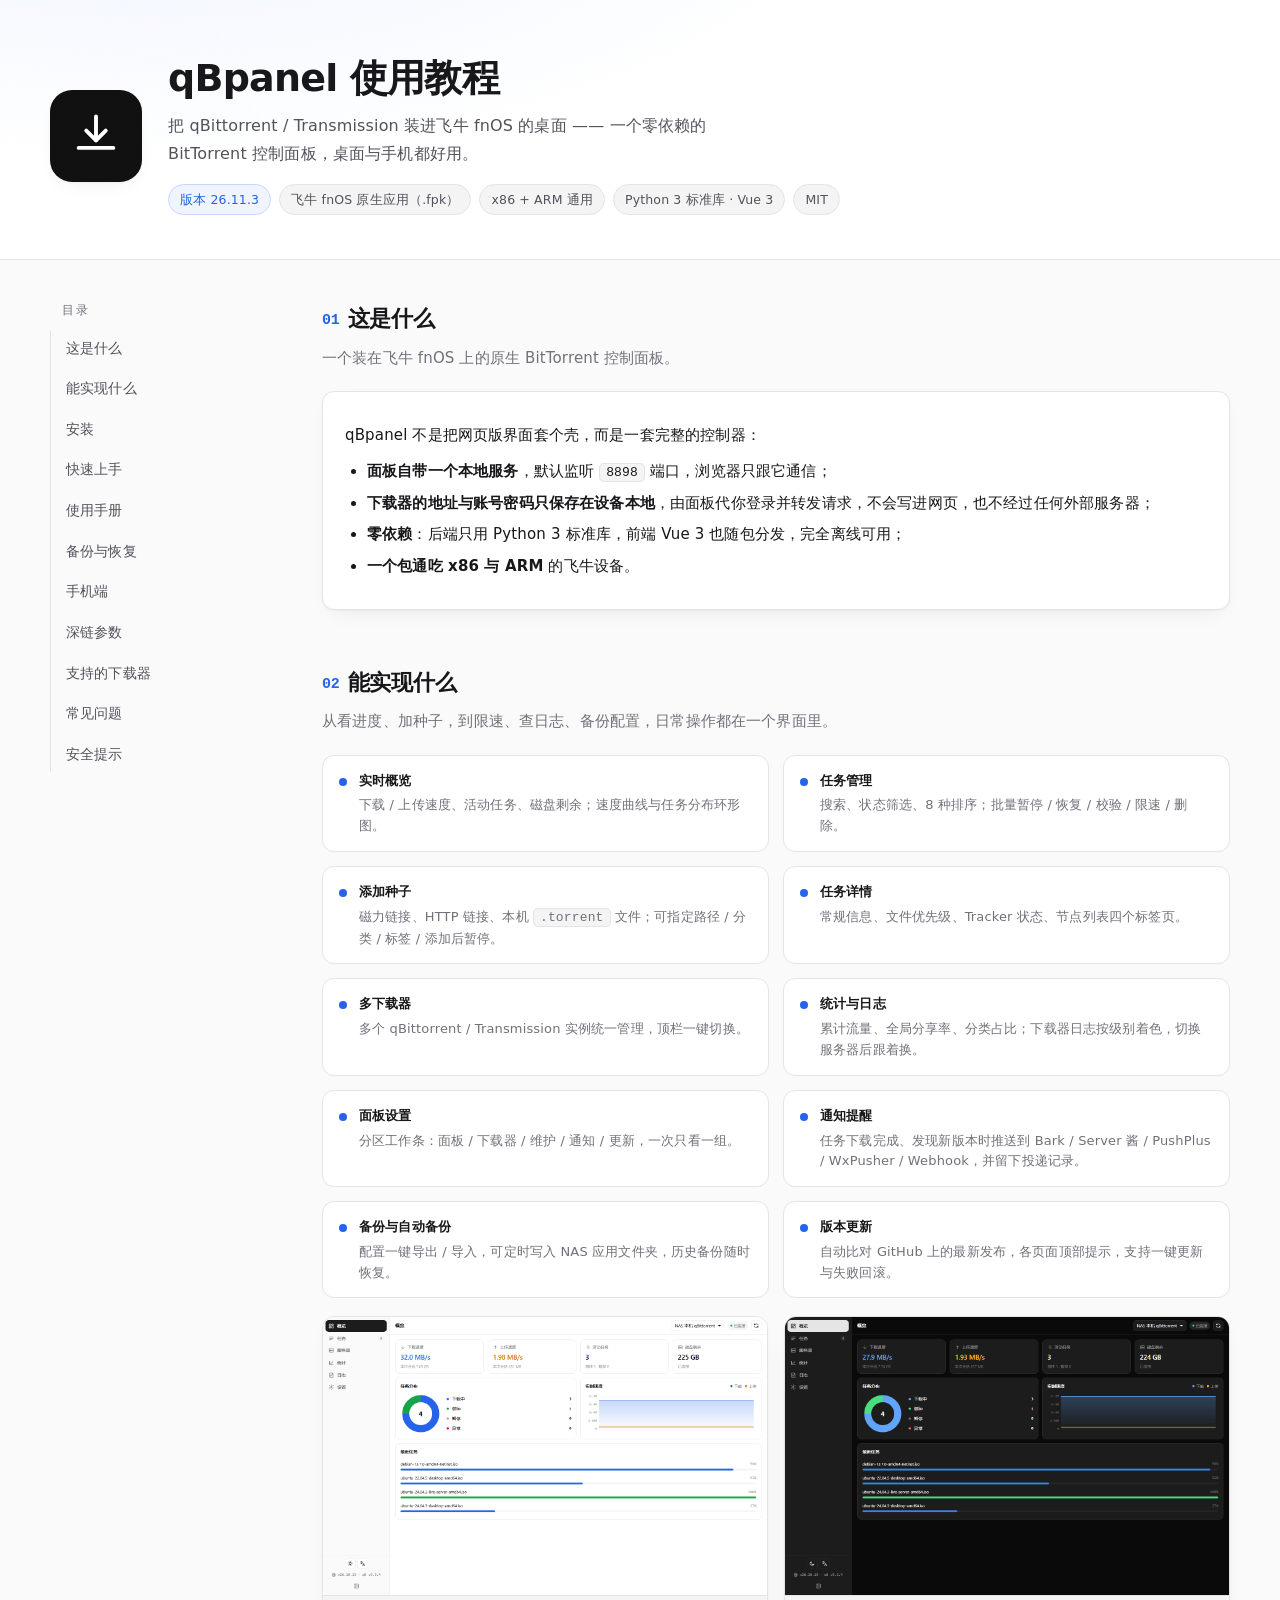
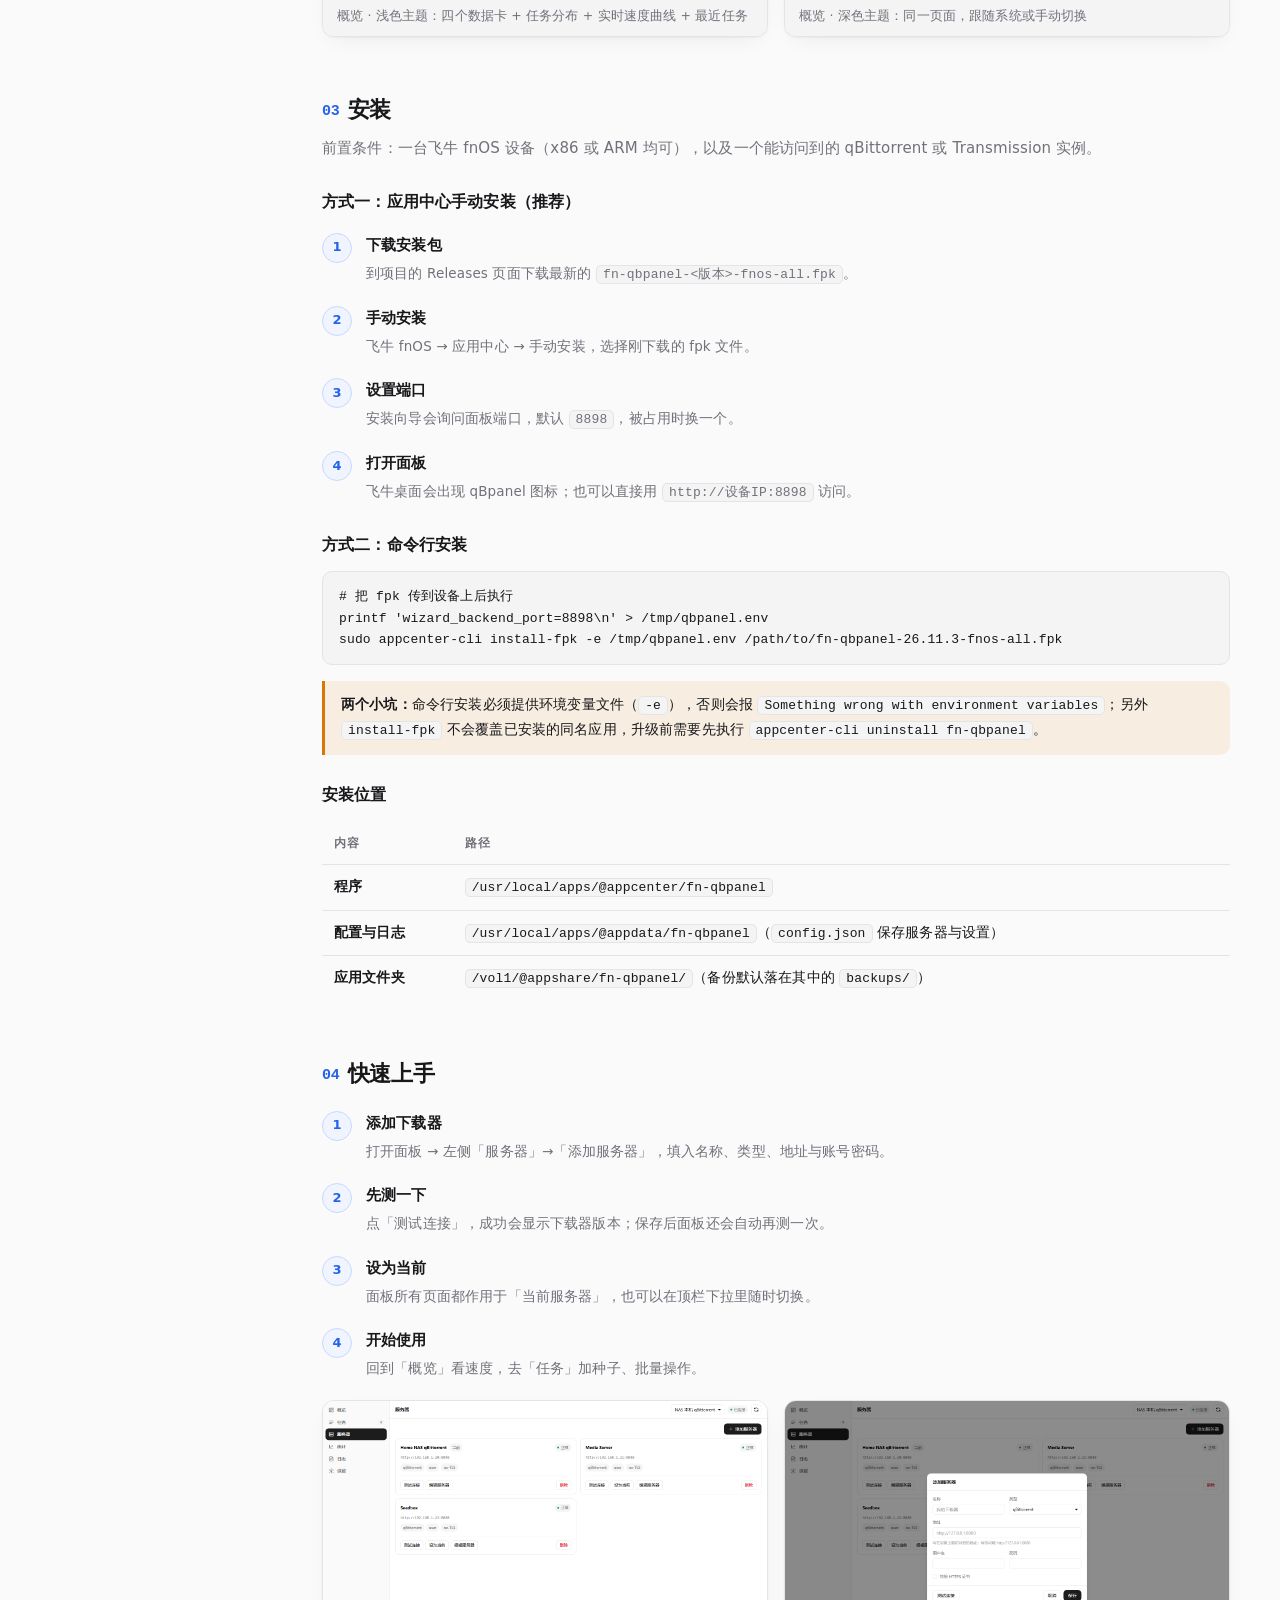
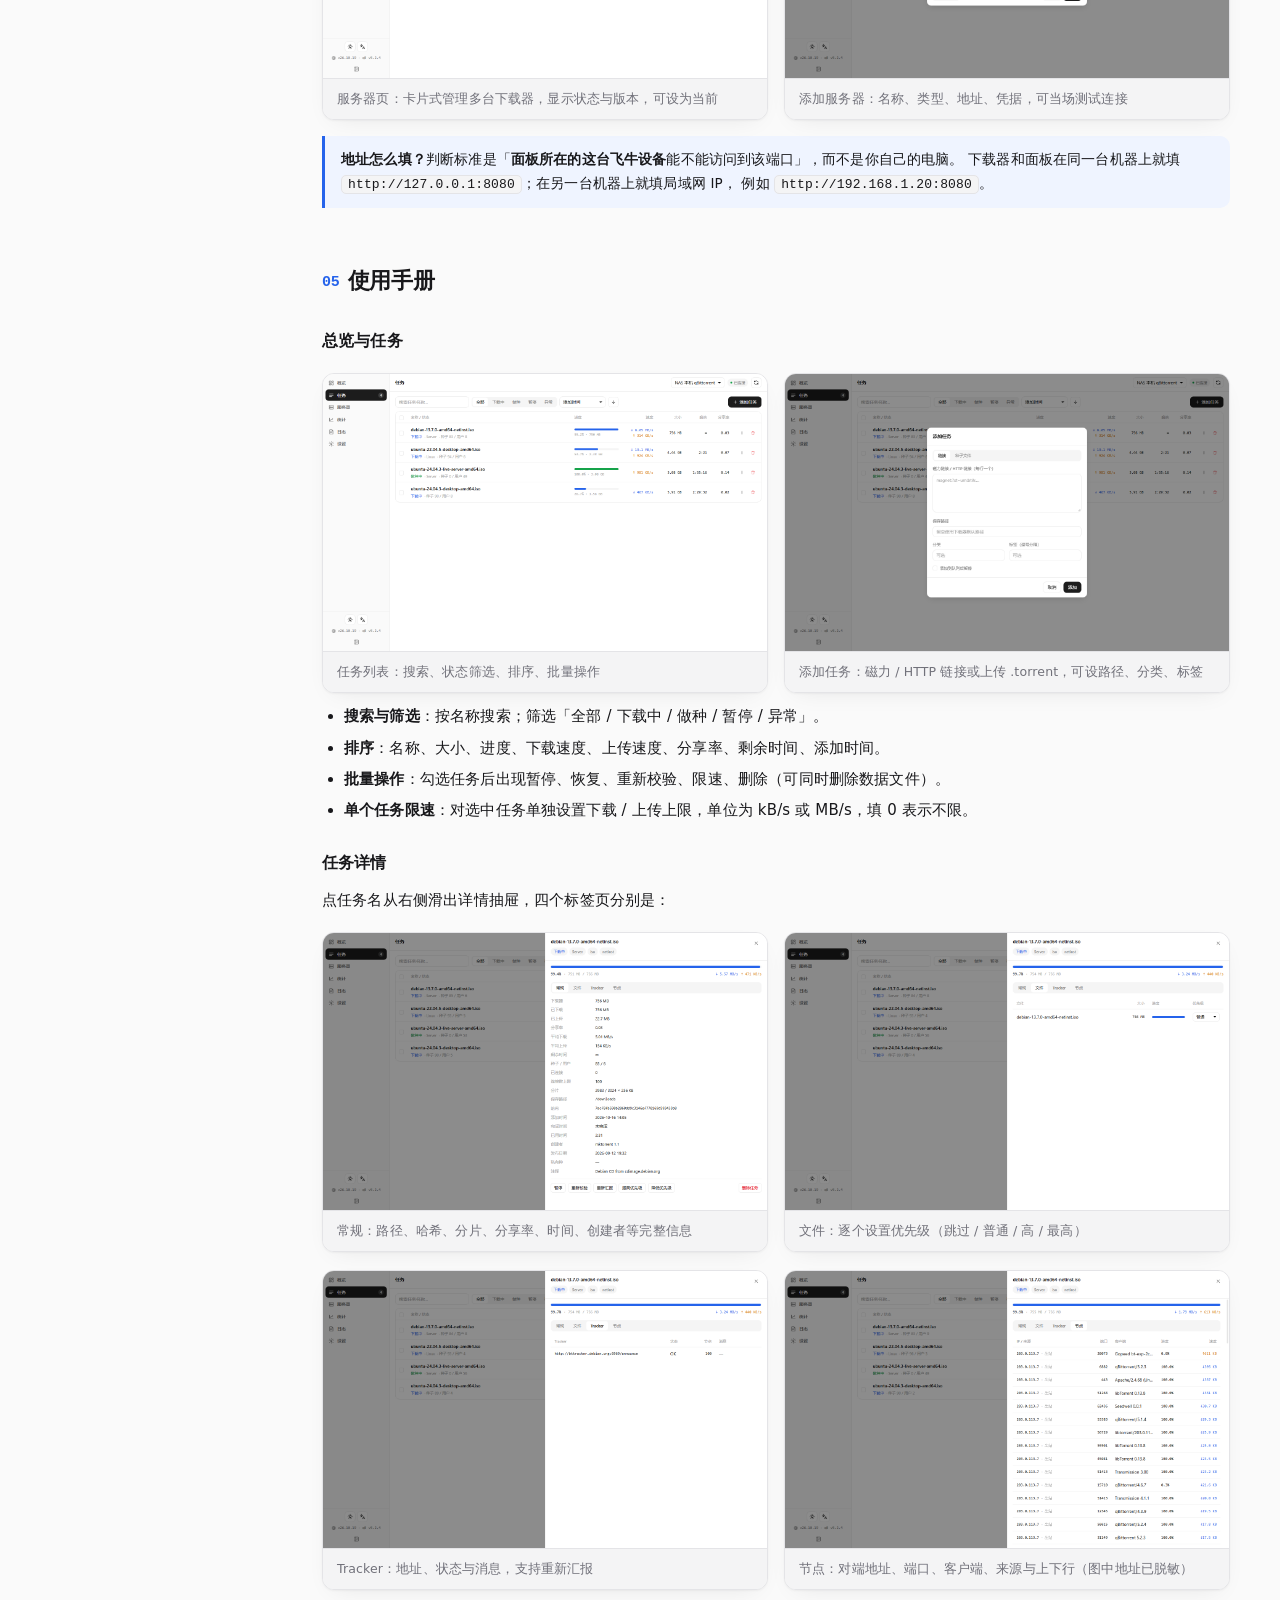
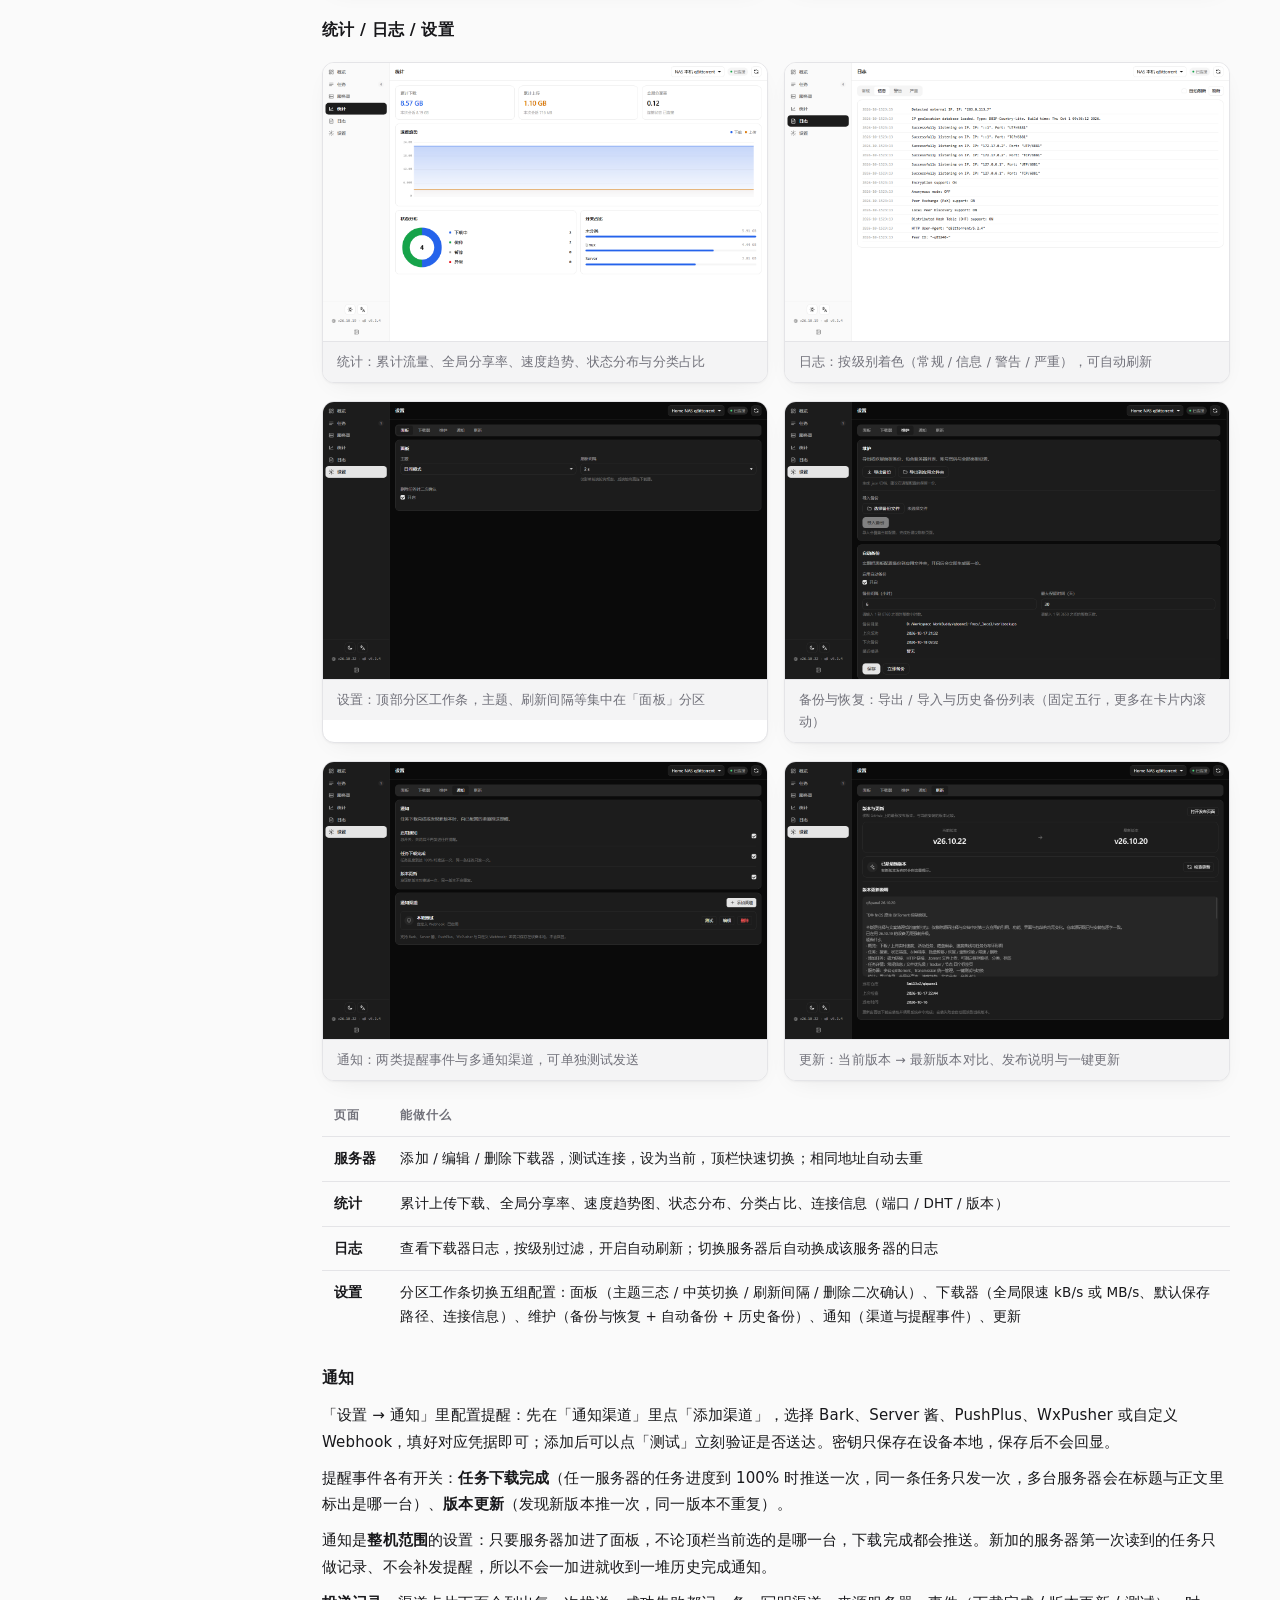
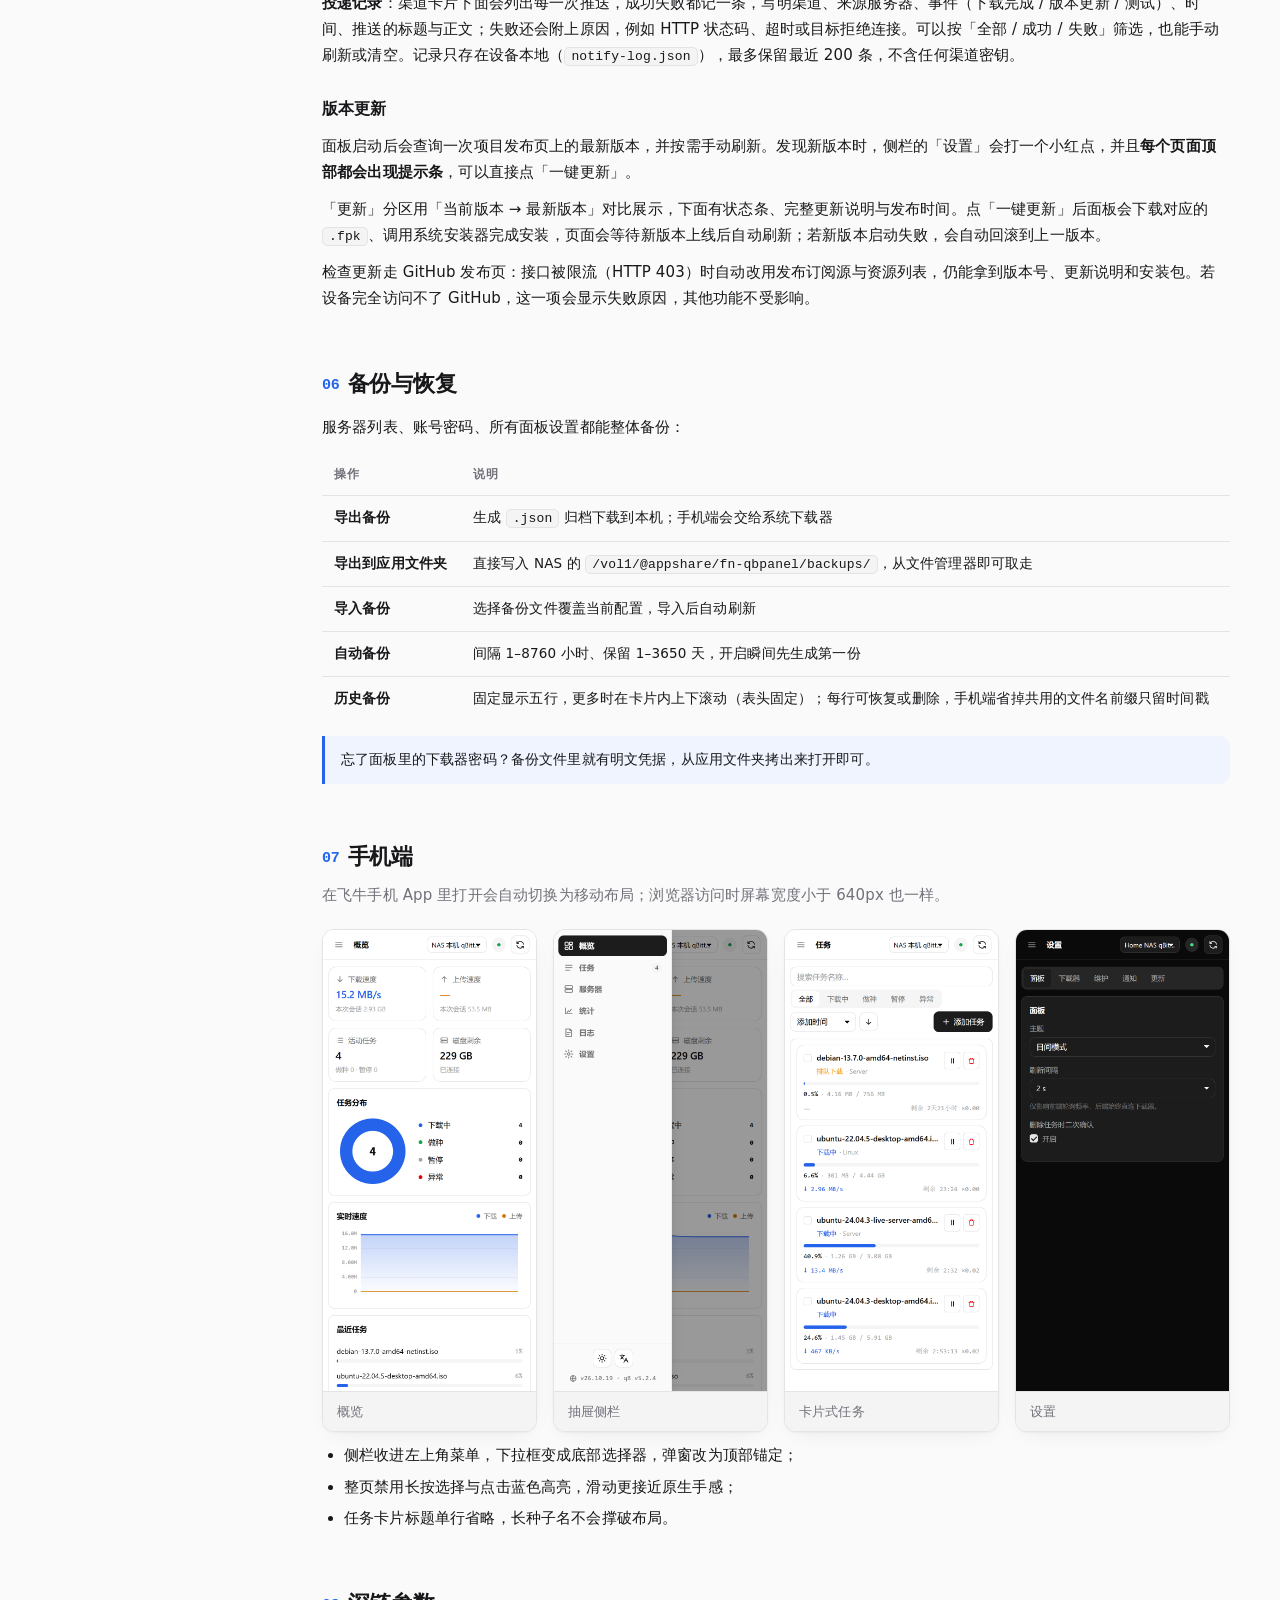
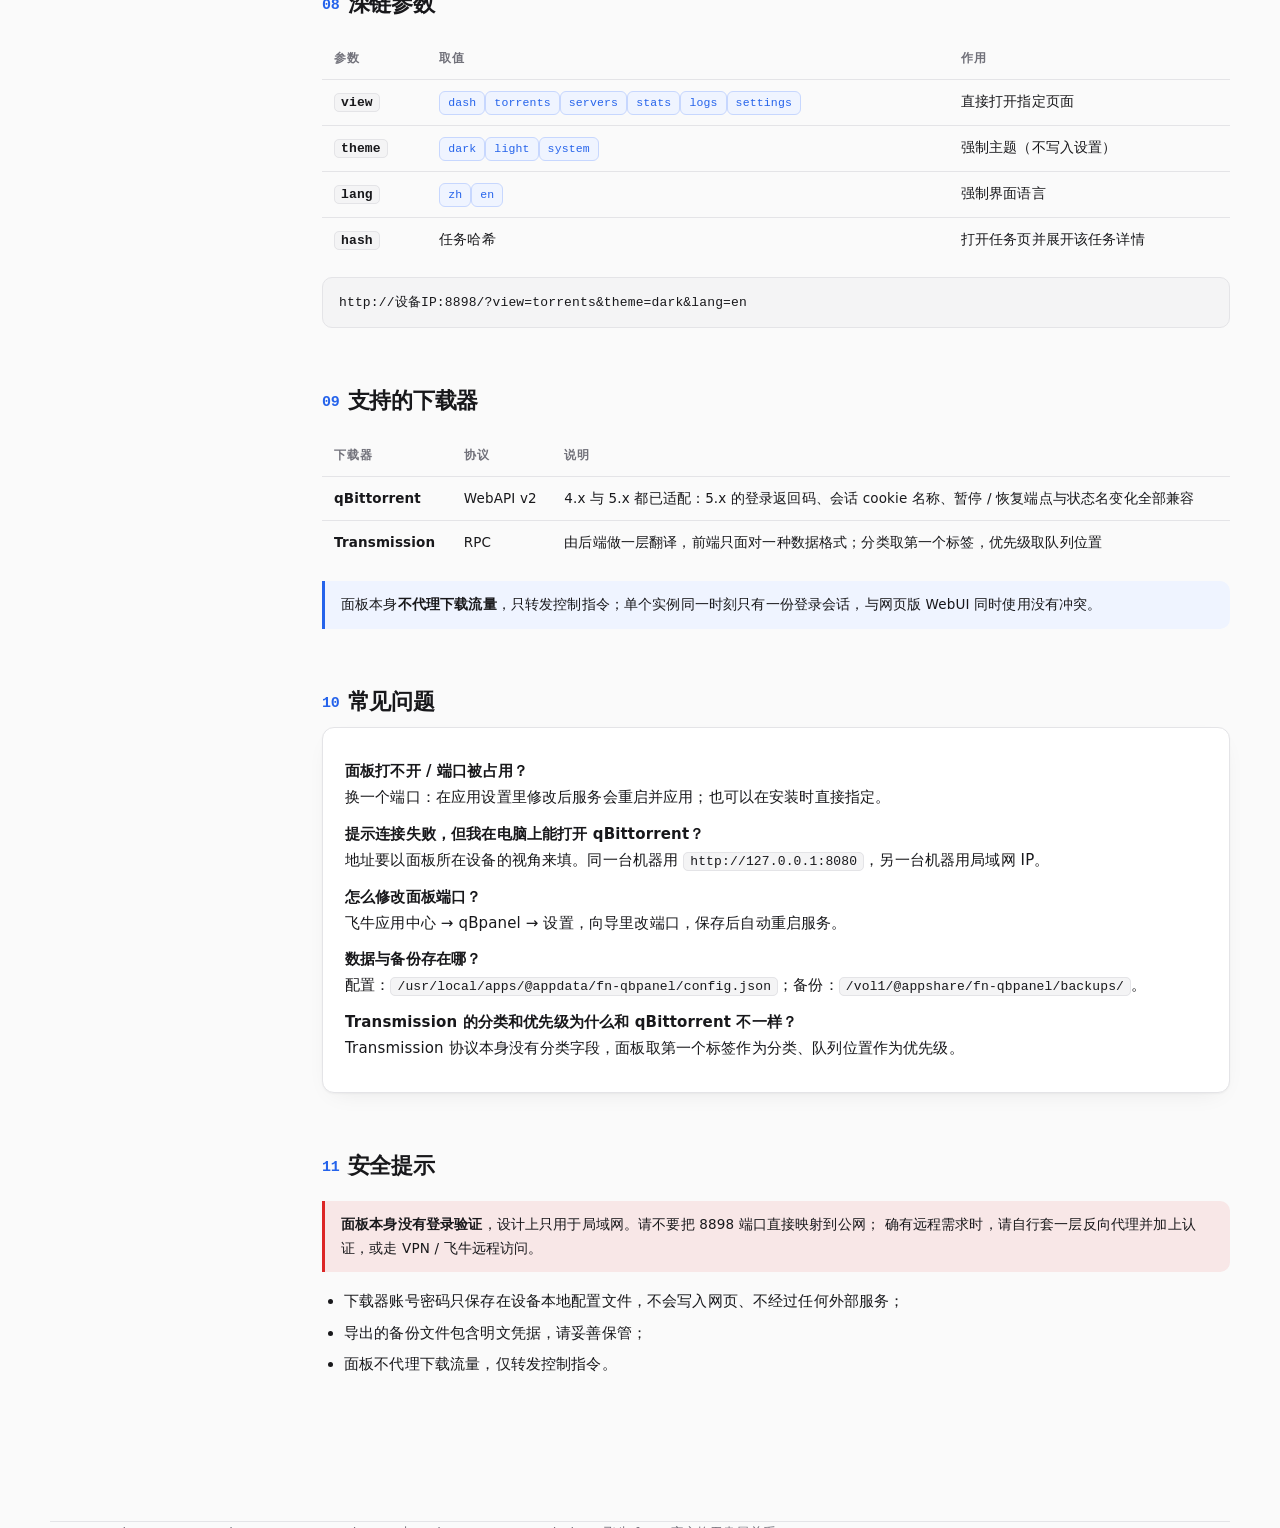
==== docs/使用教程.html @ a48c9236 "feat(26.11.3): 图标补齐九档尺寸 + 一键更新加进度条 1) 图标：以前只打包 3 个尺寸，ui/config 又写死 ICON_256.PNG。应用中心在不同    设备/像素密度下按" ====
<!DOCTYPE html>
<html lang="zh-CN">
<head>
<meta charset="UTF-8">
<meta name="viewport" content="width=device-width, initial-scale=1">
<title>qBpanel 使用教程 · 飞牛 fnOS 原生 BitTorrent 控制面板</title>
<style>
  :root{
    --bg:#fafafa; --panel:#ffffff; --panel-2:#f4f4f5; --border:#e4e4e7;
    --fg:#18181b; --fg-2:#52525b; --muted:#71717a; --mono-bg:#f4f4f5;
    --primary:#2563eb; --primary-soft:#eff4ff; --primary-line:#c7d7fe;
    --dl:#2563eb; --ul:#f59e0b; --ok:#16a34a; --warn:#d97706; --danger:#dc2626;
    --radius:12px; --shadow:0 1px 2px rgba(24,24,27,.04), 0 8px 24px -12px rgba(24,24,27,.10);
    --maxw:1180px;
  }
  @media (prefers-color-scheme: dark){
    :root{
      --bg:#0b0b0c; --panel:#151517; --panel-2:#1c1c1f; --border:#2a2a2e;
      --fg:#f4f4f5; --fg-2:#d4d4d8; --muted:#a1a1aa; --mono-bg:#1c1c1f;
      --primary:#60a5fa; --primary-soft:#16233c; --primary-line:#26406b;
      --shadow:0 1px 2px rgba(0,0,0,.5), 0 10px 30px -14px rgba(0,0,0,.7);
    }
  }
  *{box-sizing:border-box}
  html{-webkit-text-size-adjust:100%}
  body{
    margin:0; background:var(--bg); color:var(--fg);
    font-family:"PingFang SC","Microsoft YaHei","Hiragino Sans GB","Source Han Sans SC",
                system-ui,-apple-system,"Segoe UI",Roboto,sans-serif;
    font-size:15px; line-height:1.75; letter-spacing:.01em;
  }
  code,pre,.mono{font-family:"JetBrains Mono",Consolas,"Cascadia Mono",Menlo,monospace}
  a{color:var(--primary); text-decoration:none}
  a:hover{text-decoration:underline}

  .wrap{max-width:var(--maxw); margin:0 auto; padding:0 22px}

  /* ---------- hero ---------- */
  .hero{
    border-bottom:1px solid var(--border);
    background:
      radial-gradient(1000px 380px at 12% -40%, var(--primary-soft), transparent 70%),
      var(--panel);
  }
  .hero-in{display:flex; gap:26px; align-items:center; padding:56px 0 44px; flex-wrap:wrap}
  .hero-ico{
    width:92px;height:92px;border-radius:22px;background:#111;display:flex;align-items:center;
    justify-content:center;box-shadow:var(--shadow);flex:0 0 auto
  }
  .hero-ico svg{width:52px;height:52px}
  .hero h1{margin:0; font-size:38px; line-height:1.2; letter-spacing:-.02em}
  .hero .sub{margin:10px 0 0; color:var(--fg-2); font-size:16px; max-width:620px}
  .badges{display:flex; gap:8px; flex-wrap:wrap; margin-top:16px}
  .badge{
    font-size:12.5px; padding:4px 11px; border-radius:999px; border:1px solid var(--border);
    background:var(--panel-2); color:var(--fg-2)
  }
  .badge.p{border-color:var(--primary-line); background:var(--primary-soft); color:var(--primary)}

  /* ---------- layout ---------- */
  .layout{display:grid; grid-template-columns:228px 1fr; gap:44px; padding:40px 0 90px}
  nav.toc{position:sticky; top:24px; align-self:start; font-size:13.5px}
  nav.toc .t{font-size:11.5px; letter-spacing:.14em; text-transform:uppercase; color:var(--muted); margin:0 0 10px 12px}
  nav.toc ol{list-style:none; margin:0; padding:0; border-left:1px solid var(--border)}
  nav.toc li a{display:block; padding:6px 0 6px 14px; margin-left:-1px; border-left:2px solid transparent; color:var(--fg-2)}
  nav.toc li a:hover{border-left-color:var(--primary); color:var(--primary); text-decoration:none}

  section{margin-bottom:54px; scroll-margin-top:20px}
  h2{font-size:22px; margin:0 0 6px; letter-spacing:-.01em}
  h2 .n{color:var(--primary); font-family:"JetBrains Mono",monospace; font-size:15px; margin-right:8px; vertical-align:2px}
  h3{font-size:16px; margin:26px 0 8px}
  .lead{color:var(--muted); margin:0 0 20px}
  p{margin:10px 0}
  ul,ol{padding-left:22px; margin:10px 0}
  li{margin:5px 0}

  .card{
    background:var(--panel); border:1px solid var(--border); border-radius:var(--radius);
    padding:20px 22px; box-shadow:var(--shadow)
  }
  .grid{display:grid; gap:14px}
  .g2{grid-template-columns:repeat(2,minmax(0,1fr))}
  .g3{grid-template-columns:repeat(3,minmax(0,1fr))}
  .g4{grid-template-columns:repeat(4,minmax(0,1fr))}
  @media (max-width:900px){ .g3,.g4{grid-template-columns:repeat(2,minmax(0,1fr))} }
  @media (max-width:620px){ .g2,.g3,.g4{grid-template-columns:1fr} }

  .feat{display:flex; gap:12px; align-items:flex-start; padding:14px 16px; background:var(--panel);
        border:1px solid var(--border); border-radius:var(--radius)}
  .feat .k{font-size:13px; font-weight:600; margin-bottom:3px}
  .feat .d{font-size:13px; color:var(--muted); line-height:1.6}
  .dot{width:8px;height:8px;border-radius:50%;background:var(--primary);margin-top:8px;flex:0 0 auto}

  table{width:100%; border-collapse:collapse; font-size:13.5px; margin:14px 0}
  th,td{text-align:left; padding:10px 12px; border-bottom:1px solid var(--border); vertical-align:top}
  th{font-size:12px; text-transform:uppercase; letter-spacing:.08em; color:var(--muted); font-weight:600}
  tbody tr:last-child td{border-bottom:none}
  td.k{white-space:nowrap; font-weight:600}

  .shot{margin:18px 0 0}
  .shot figure{margin:0; background:var(--panel); border:1px solid var(--border); border-radius:var(--radius);
               overflow:hidden; box-shadow:var(--shadow)}
  .shot img{display:block; width:100%; height:auto}
  .shot figcaption{font-size:12.5px; color:var(--muted); padding:9px 14px; border-top:1px solid var(--border);
                   background:var(--panel-2)}
  .shots-2{display:grid; grid-template-columns:repeat(2,minmax(0,1fr)); gap:16px}
  @media (max-width:760px){ .shots-2{grid-template-columns:1fr} }
  .phones{display:grid; grid-template-columns:repeat(4,minmax(0,1fr)); gap:16px}
  @media (max-width:900px){ .phones{grid-template-columns:repeat(2,minmax(0,1fr))} }
  @media (max-width:520px){ .phones{grid-template-columns:1fr} }
  .phones .shot img{max-width:100%}

  .steps{counter-reset:s; list-style:none; padding:0; margin:16px 0}
  .steps>li{counter-increment:s; position:relative; padding:0 0 0 44px; margin:0 0 18px}
  .steps>li::before{
    content:counter(s); position:absolute; left:0; top:1px; width:28px; height:28px; border-radius:50%;
    background:var(--primary-soft); color:var(--primary); border:1px solid var(--primary-line);
    display:flex; align-items:center; justify-content:center; font-size:13px; font-weight:600
  }
  .steps .st{font-weight:600; display:block; margin-bottom:2px}
  .steps .sd{color:var(--muted); font-size:13.5px}

  pre{
    background:var(--mono-bg); border:1px solid var(--border); border-radius:10px;
    padding:14px 16px; overflow:auto; font-size:13px; line-height:1.65; margin:12px 0
  }
  code.inl{background:var(--mono-bg); border:1px solid var(--border); border-radius:5px; padding:1px 6px; font-size:13px}
  .kbd{font-family:inherit}

  .callout{border-left:3px solid var(--primary); background:var(--primary-soft); border-radius:0 10px 10px 0;
           padding:12px 16px; margin:16px 0; font-size:13.5px}
  .callout.warn{border-left-color:var(--warn); background:color-mix(in srgb, var(--warn) 10%, transparent)}
  .callout.bad{border-left-color:var(--danger); background:color-mix(in srgb, var(--danger) 9%, transparent)}
  .callout b{color:var(--fg)}

  .pill{display:inline-block; font-size:12px; padding:2px 9px; border-radius:999px; background:var(--panel-2);
        border:1px solid var(--border); color:var(--fg-2); margin-right:6px}
  .tag{display:inline-block; font-size:11.5px; padding:1px 8px; border-radius:6px; background:var(--primary-soft);
       border:1px solid var(--primary-line); color:var(--primary); font-family:"JetBrains Mono",monospace}

  footer{border-top:1px solid var(--border); padding:26px 0 50px; color:var(--muted); font-size:13px}
  @media (max-width:860px){
    .layout{grid-template-columns:1fr; gap:24px}
    nav.toc{position:static; border:1px solid var(--border); border-radius:var(--radius); background:var(--panel);
            padding:14px 16px}
    nav.toc ol{border-left:none; columns:2; column-gap:20px}
  }
</style>
</head>
<body>

<header class="hero">
  <div class="wrap hero-in">
    <div class="hero-ico" aria-hidden="true">
      <svg viewBox="0 0 24 24" fill="none" stroke="#fff" stroke-width="1.8" stroke-linecap="round" stroke-linejoin="round">
        <path d="M12 3v11"/><path d="M7.5 9.5 12 14l4.5-4.5"/><path d="M4 17.5h16"/>
      </svg>
    </div>
    <div>
      <h1>qBpanel 使用教程</h1>
      <p class="sub">把 qBittorrent / Transmission 装进飞牛 fnOS 的桌面 —— 一个零依赖的 BitTorrent 控制面板，桌面与手机都好用。</p>
      <div class="badges">
        <span class="badge p">版本 26.11.3</span>
        <span class="badge">飞牛 fnOS 原生应用（.fpk）</span>
        <span class="badge">x86 + ARM 通用</span>
        <span class="badge">Python 3 标准库 · Vue 3</span>
        <span class="badge">MIT</span>
      </div>
    </div>
  </div>
</header>

<div class="wrap layout">

  <nav class="toc">
    <p class="t">目录</p>
    <ol>
      <li><a href="#what">这是什么</a></li>
      <li><a href="#features">能实现什么</a></li>
      <li><a href="#install">安装</a></li>
      <li><a href="#start">快速上手</a></li>
      <li><a href="#manual">使用手册</a></li>
      <li><a href="#backup">备份与恢复</a></li>
      <li><a href="#mobile">手机端</a></li>
      <li><a href="#deeplink">深链参数</a></li>
      <li><a href="#compat">支持的下载器</a></li>
      <li><a href="#faq">常见问题</a></li>
      <li><a href="#security">安全提示</a></li>
    </ol>
  </nav>

  <main>

    <section id="what">
      <h2><span class="n">01</span>这是什么</h2>
      <p class="lead">一个装在飞牛 fnOS 上的原生 BitTorrent 控制面板。</p>
      <div class="card">
        <p>qBpanel 不是把网页版界面套个壳，而是一套完整的控制器：</p>
        <ul>
          <li><b>面板自带一个本地服务</b>，默认监听 <code class="inl">8898</code> 端口，浏览器只跟它通信；</li>
          <li><b>下载器的地址与账号密码只保存在设备本地</b>，由面板代你登录并转发请求，不会写进网页，也不经过任何外部服务器；</li>
          <li><b>零依赖</b>：后端只用 Python 3 标准库，前端 Vue 3 也随包分发，完全离线可用；</li>
          <li><b>一个包通吃 x86 与 ARM</b> 的飞牛设备。</li>
        </ul>
      </div>
    </section>

    <section id="features">
      <h2><span class="n">02</span>能实现什么</h2>
      <p class="lead">从看进度、加种子，到限速、查日志、备份配置，日常操作都在一个界面里。</p>

      <div class="grid g2">
        <div class="feat"><span class="dot"></span><div><div class="k">实时概览</div><div class="d">下载 / 上传速度、活动任务、磁盘剩余；速度曲线与任务分布环形图。</div></div></div>
        <div class="feat"><span class="dot"></span><div><div class="k">任务管理</div><div class="d">搜索、状态筛选、8 种排序；批量暂停 / 恢复 / 校验 / 限速 / 删除。</div></div></div>
        <div class="feat"><span class="dot"></span><div><div class="k">添加种子</div><div class="d">磁力链接、HTTP 链接、本机 <code class="inl">.torrent</code> 文件；可指定路径 / 分类 / 标签 / 添加后暂停。</div></div></div>
        <div class="feat"><span class="dot"></span><div><div class="k">任务详情</div><div class="d">常规信息、文件优先级、Tracker 状态、节点列表四个标签页。</div></div></div>
        <div class="feat"><span class="dot"></span><div><div class="k">多下载器</div><div class="d">多个 qBittorrent / Transmission 实例统一管理，顶栏一键切换。</div></div></div>
        <div class="feat"><span class="dot"></span><div><div class="k">统计与日志</div><div class="d">累计流量、全局分享率、分类占比；下载器日志按级别着色，切换服务器后跟着换。</div></div></div>
        <div class="feat"><span class="dot"></span><div><div class="k">面板设置</div><div class="d">分区工作条：面板 / 下载器 / 维护 / 通知 / 更新，一次只看一组。</div></div></div>
        <div class="feat"><span class="dot"></span><div><div class="k">通知提醒</div><div class="d">任务下载完成、发现新版本时推送到 Bark / Server 酱 / PushPlus / WxPusher / Webhook，并留下投递记录。</div></div></div>
        <div class="feat"><span class="dot"></span><div><div class="k">备份与自动备份</div><div class="d">配置一键导出 / 导入，可定时写入 NAS 应用文件夹，历史备份随时恢复。</div></div></div>
        <div class="feat"><span class="dot"></span><div><div class="k">版本更新</div><div class="d">自动比对 GitHub 上的最新发布，各页面顶部提示，支持一键更新与失败回滚。</div></div></div>
      </div>

      <div class="shots-2 shot">
        <figure>
          <img src="images/overview-light.png" alt="qBpanel 概览页面（浅色主题）" loading="lazy">
          <figcaption>概览 · 浅色主题：四个数据卡 + 任务分布 + 实时速度曲线 + 最近任务</figcaption>
        </figure>
        <figure>
          <img src="images/overview-dark.png" alt="qBpanel 概览页面（深色主题）" loading="lazy">
          <figcaption>概览 · 深色主题：同一页面，跟随系统或手动切换</figcaption>
        </figure>
      </div>
    </section>

    <section id="install">
      <h2><span class="n">03</span>安装</h2>
      <p class="lead">前置条件：一台飞牛 fnOS 设备（x86 或 ARM 均可），以及一个能访问到的 qBittorrent 或 Transmission 实例。</p>

      <h3>方式一：应用中心手动安装（推荐）</h3>
      <ol class="steps">
        <li><span class="st">下载安装包</span><span class="sd">到项目的 Releases 页面下载最新的 <code class="inl">fn-qbpanel-&lt;版本&gt;-fnos-all.fpk</code>。</span></li>
        <li><span class="st">手动安装</span><span class="sd">飞牛 fnOS → 应用中心 → 手动安装，选择刚下载的 fpk 文件。</span></li>
        <li><span class="st">设置端口</span><span class="sd">安装向导会询问面板端口，默认 <code class="inl">8898</code>，被占用时换一个。</span></li>
        <li><span class="st">打开面板</span><span class="sd">飞牛桌面会出现 qBpanel 图标；也可以直接用 <code class="inl">http://设备IP:8898</code> 访问。</span></li>
      </ol>

      <h3>方式二：命令行安装</h3>
      <pre><code># 把 fpk 传到设备上后执行
printf 'wizard_backend_port=8898\n' &gt; /tmp/qbpanel.env
sudo appcenter-cli install-fpk -e /tmp/qbpanel.env /path/to/fn-qbpanel-26.11.3-fnos-all.fpk</code></pre>
      <div class="callout warn">
        <b>两个小坑：</b>命令行安装必须提供环境变量文件（<code class="inl">-e</code>），否则会报
        <code class="inl">Something wrong with environment variables</code>；另外
        <code class="inl">install-fpk</code> 不会覆盖已安装的同名应用，升级前需要先执行
        <code class="inl">appcenter-cli uninstall fn-qbpanel</code>。
      </div>

      <h3>安装位置</h3>
      <table>
        <thead><tr><th>内容</th><th>路径</th></tr></thead>
        <tbody>
          <tr><td class="k">程序</td><td><code class="inl">/usr/local/apps/@appcenter/fn-qbpanel</code></td></tr>
          <tr><td class="k">配置与日志</td><td><code class="inl">/usr/local/apps/@appdata/fn-qbpanel</code>（<code class="inl">config.json</code> 保存服务器与设置）</td></tr>
          <tr><td class="k">应用文件夹</td><td><code class="inl">/vol1/@appshare/fn-qbpanel/</code>（备份默认落在其中的 <code class="inl">backups/</code>）</td></tr>
        </tbody>
      </table>
    </section>

    <section id="start">
      <h2><span class="n">04</span>快速上手</h2>
      <ol class="steps">
        <li><span class="st">添加下载器</span><span class="sd">打开面板 → 左侧「服务器」→「添加服务器」，填入名称、类型、地址与账号密码。</span></li>
        <li><span class="st">先测一下</span><span class="sd">点「测试连接」，成功会显示下载器版本；保存后面板还会自动再测一次。</span></li>
        <li><span class="st">设为当前</span><span class="sd">面板所有页面都作用于「当前服务器」，也可以在顶栏下拉里随时切换。</span></li>
        <li><span class="st">开始使用</span><span class="sd">回到「概览」看速度，去「任务」加种子、批量操作。</span></li>
      </ol>

      <div class="shots-2 shot">
        <figure>
          <img src="images/servers.png" alt="服务器管理页面" loading="lazy">
          <figcaption>服务器页：卡片式管理多台下载器，显示状态与版本，可设为当前</figcaption>
        </figure>
        <figure>
          <img src="images/add-server.png" alt="添加服务器对话框" loading="lazy">
          <figcaption>添加服务器：名称、类型、地址、凭据，可当场测试连接</figcaption>
        </figure>
      </div>

      <div class="callout">
        <b>地址怎么填？</b>判断标准是「<b>面板所在的这台飞牛设备</b>能不能访问到该端口」，而不是你自己的电脑。
        下载器和面板在同一台机器上就填 <code class="inl">http://127.0.0.1:8080</code>；在另一台机器上就填局域网 IP，
        例如 <code class="inl">http://192.168.1.20:8080</code>。
      </div>
    </section>

    <section id="manual">
      <h2><span class="n">05</span>使用手册</h2>

      <h3>总览与任务</h3>
      <div class="shots-2 shot">
        <figure>
          <img src="images/torrents.png" alt="任务列表" loading="lazy">
          <figcaption>任务列表：搜索、状态筛选、排序、批量操作</figcaption>
        </figure>
        <figure>
          <img src="images/add-torrent.png" alt="添加任务对话框" loading="lazy">
          <figcaption>添加任务：磁力 / HTTP 链接或上传 .torrent，可设路径、分类、标签</figcaption>
        </figure>
      </div>
      <ul>
        <li><b>搜索与筛选</b>：按名称搜索；筛选「全部 / 下载中 / 做种 / 暂停 / 异常」。</li>
        <li><b>排序</b>：名称、大小、进度、下载速度、上传速度、分享率、剩余时间、添加时间。</li>
        <li><b>批量操作</b>：勾选任务后出现暂停、恢复、重新校验、限速、删除（可同时删除数据文件）。</li>
        <li><b>单个任务限速</b>：对选中任务单独设置下载 / 上传上限，单位为 kB/s 或 MB/s，填 0 表示不限。</li>
      </ul>

      <h3>任务详情</h3>
      <p>点任务名从右侧滑出详情抽屉，四个标签页分别是：</p>
      <div class="shots-2 shot">
        <figure>
          <img src="images/torrent-detail.png" alt="任务详情 · 常规" loading="lazy">
          <figcaption>常规：路径、哈希、分片、分享率、时间、创建者等完整信息</figcaption>
        </figure>
        <figure>
          <img src="images/detail-files.png" alt="任务详情 · 文件" loading="lazy">
          <figcaption>文件：逐个设置优先级（跳过 / 普通 / 高 / 最高）</figcaption>
        </figure>
      </div>
      <div class="shots-2 shot">
        <figure>
          <img src="images/detail-trackers.png" alt="任务详情 · Tracker" loading="lazy">
          <figcaption>Tracker：地址、状态与消息，支持重新汇报</figcaption>
        </figure>
        <figure>
          <img src="images/detail-peers.png" alt="任务详情 · 节点" loading="lazy">
          <figcaption>节点：对端地址、端口、客户端、来源与上下行（图中地址已脱敏）</figcaption>
        </figure>
      </div>

      <h3>统计 / 日志 / 设置</h3>
      <div class="shots-2 shot">
        <figure>
          <img src="images/stats.png" alt="统计页面" loading="lazy">
          <figcaption>统计：累计流量、全局分享率、速度趋势、状态分布与分类占比</figcaption>
        </figure>
        <figure>
          <img src="images/logs.png" alt="日志页面" loading="lazy">
          <figcaption>日志：按级别着色（常规 / 信息 / 警告 / 严重），可自动刷新</figcaption>
        </figure>
      </div>
      <div class="shots-2 shot">
        <figure>
          <img src="images/settings.png" alt="设置页面" loading="lazy">
          <figcaption>设置：顶部分区工作条，主题、刷新间隔等集中在「面板」分区</figcaption>
        </figure>
        <figure>
          <img src="images/settings-backup.png" alt="备份管理" loading="lazy">
          <figcaption>备份与恢复：导出 / 导入与历史备份列表（固定五行，更多在卡片内滚动）</figcaption>
        </figure>
      </div>
      <div class="shots-2 shot">
        <figure>
          <img src="images/settings-notify.png" alt="通知设置" loading="lazy">
          <figcaption>通知：两类提醒事件与多通知渠道，可单独测试发送</figcaption>
        </figure>
        <figure>
          <img src="images/settings-update.png" alt="版本与更新" loading="lazy">
          <figcaption>更新：当前版本 → 最新版本对比、发布说明与一键更新</figcaption>
        </figure>
      </div>
      <table>
        <thead><tr><th>页面</th><th>能做什么</th></tr></thead>
        <tbody>
          <tr><td class="k">服务器</td><td>添加 / 编辑 / 删除下载器，测试连接，设为当前，顶栏快速切换；相同地址自动去重</td></tr>
          <tr><td class="k">统计</td><td>累计上传下载、全局分享率、速度趋势图、状态分布、分类占比、连接信息（端口 / DHT / 版本）</td></tr>
          <tr><td class="k">日志</td><td>查看下载器日志，按级别过滤，开启自动刷新；切换服务器后自动换成该服务器的日志</td></tr>
          <tr><td class="k">设置</td><td>分区工作条切换五组配置：面板（主题三态 / 中英切换 / 刷新间隔 / 删除二次确认）、下载器（全局限速 kB/s 或 MB/s、默认保存路径、连接信息）、维护（备份与恢复 + 自动备份 + 历史备份）、通知（渠道与提醒事件）、更新</td></tr>
        </tbody>
      </table>
      <h3>通知</h3>
      <p>「设置 → 通知」里配置提醒：先在「通知渠道」里点「添加渠道」，选择 Bark、Server 酱、PushPlus、WxPusher 或自定义 Webhook，填好对应凭据即可；添加后可以点「测试」立刻验证是否送达。密钥只保存在设备本地，保存后不会回显。</p>
      <p>提醒事件各有开关：<b>任务下载完成</b>（任一服务器的任务进度到 100% 时推送一次，同一条任务只发一次，多台服务器会在标题与正文里标出是哪一台）、<b>版本更新</b>（发现新版本推一次，同一版本不重复）。</p>
      <p>通知是<b>整机范围</b>的设置：只要服务器加进了面板，不论顶栏当前选的是哪一台，下载完成都会推送。新加的服务器第一次读到的任务只做记录、不会补发提醒，所以不会一加进就收到一堆历史完成通知。</p>
      <p><b>投递记录</b>：渠道卡片下面会列出每一次推送，成功失败都记一条，写明渠道、来源服务器、事件（下载完成 / 版本更新 / 测试）、时间、推送的标题与正文；失败还会附上原因，例如 HTTP 状态码、超时或目标拒绝连接。可以按「全部 / 成功 / 失败」筛选，也能手动刷新或清空。记录只存在设备本地（<code class="inl">notify-log.json</code>），最多保留最近 200 条，不含任何渠道密钥。</p>

      <h3>版本更新</h3>
      <p>面板启动后会查询一次项目发布页上的最新版本，并按需手动刷新。发现新版本时，侧栏的「设置」会打一个小红点，并且<b>每个页面顶部都会出现提示条</b>，可以直接点「一键更新」。</p>
      <p>「更新」分区用「当前版本 → 最新版本」对比展示，下面有状态条、完整更新说明与发布时间。点「一键更新」后面板会下载对应的 <code class="inl">.fpk</code>、调用系统安装器完成安装，页面会等待新版本上线后自动刷新；若新版本启动失败，会自动回滚到上一版本。</p>
      <p>检查更新走 GitHub 发布页：接口被限流（HTTP 403）时自动改用发布订阅源与资源列表，仍能拿到版本号、更新说明和安装包。若设备完全访问不了 GitHub，这一项会显示失败原因，其他功能不受影响。</p>
    </section>

    <section id="backup">
      <h2><span class="n">06</span>备份与恢复</h2>
      <p>服务器列表、账号密码、所有面板设置都能整体备份：</p>
      <table>
        <thead><tr><th>操作</th><th>说明</th></tr></thead>
        <tbody>
          <tr><td class="k">导出备份</td><td>生成 <code class="inl">.json</code> 归档下载到本机；手机端会交给系统下载器</td></tr>
          <tr><td class="k">导出到应用文件夹</td><td>直接写入 NAS 的 <code class="inl">/vol1/@appshare/fn-qbpanel/backups/</code>，从文件管理器即可取走</td></tr>
          <tr><td class="k">导入备份</td><td>选择备份文件覆盖当前配置，导入后自动刷新</td></tr>
          <tr><td class="k">自动备份</td><td>间隔 1–8760 小时、保留 1–3650 天，开启瞬间先生成第一份</td></tr>
          <tr><td class="k">历史备份</td><td>固定显示五行，更多时在卡片内上下滚动（表头固定）；每行可恢复或删除，手机端省掉共用的文件名前缀只留时间戳</td></tr>
        </tbody>
      </table>
      <div class="callout">忘了面板里的下载器密码？备份文件里就有明文凭据，从应用文件夹拷出来打开即可。</div>
    </section>

    <section id="mobile">
      <h2><span class="n">07</span>手机端</h2>
      <p class="lead">在飞牛手机 App 里打开会自动切换为移动布局；浏览器访问时屏幕宽度小于 640px 也一样。</p>
      <div class="phones shot">
        <figure><img src="images/mobile-overview.png" alt="手机端概览" loading="lazy"><figcaption>概览</figcaption></figure>
        <figure><img src="images/mobile-sidebar.png" alt="手机端侧栏" loading="lazy"><figcaption>抽屉侧栏</figcaption></figure>
        <figure><img src="images/mobile-torrents.png" alt="手机端任务" loading="lazy"><figcaption>卡片式任务</figcaption></figure>
        <figure><img src="images/mobile-settings.png" alt="手机端设置" loading="lazy"><figcaption>设置</figcaption></figure>
      </div>
      <ul>
        <li>侧栏收进左上角菜单，下拉框变成底部选择器，弹窗改为顶部锚定；</li>
        <li>整页禁用长按选择与点击蓝色高亮，滑动更接近原生手感；</li>
        <li>任务卡片标题单行省略，长种子名不会撑破布局。</li>
      </ul>
    </section>

    <section id="deeplink">
      <h2><span class="n">08</span>深链参数</h2>
      <table>
        <thead><tr><th>参数</th><th>取值</th><th>作用</th></tr></thead>
        <tbody>
          <tr><td class="k"><code class="inl">view</code></td><td><span class="tag">dash</span><span class="tag">torrents</span><span class="tag">servers</span><span class="tag">stats</span><span class="tag">logs</span><span class="tag">settings</span></td><td>直接打开指定页面</td></tr>
          <tr><td class="k"><code class="inl">theme</code></td><td><span class="tag">dark</span><span class="tag">light</span><span class="tag">system</span></td><td>强制主题（不写入设置）</td></tr>
          <tr><td class="k"><code class="inl">lang</code></td><td><span class="tag">zh</span><span class="tag">en</span></td><td>强制界面语言</td></tr>
          <tr><td class="k"><code class="inl">hash</code></td><td>任务哈希</td><td>打开任务页并展开该任务详情</td></tr>
        </tbody>
      </table>
      <pre><code>http://设备IP:8898/?view=torrents&amp;theme=dark&amp;lang=en</code></pre>
    </section>

    <section id="compat">
      <h2><span class="n">09</span>支持的下载器</h2>
      <table>
        <thead><tr><th>下载器</th><th>协议</th><th>说明</th></tr></thead>
        <tbody>
          <tr>
            <td class="k">qBittorrent</td><td>WebAPI v2</td>
            <td>4.x 与 5.x 都已适配：5.x 的登录返回码、会话 cookie 名称、暂停 / 恢复端点与状态名变化全部兼容</td>
          </tr>
          <tr>
            <td class="k">Transmission</td><td>RPC</td>
            <td>由后端做一层翻译，前端只面对一种数据格式；分类取第一个标签，优先级取队列位置</td>
          </tr>
        </tbody>
      </table>
      <div class="callout">
        面板本身<b>不代理下载流量</b>，只转发控制指令；单个实例同一时刻只有一份登录会话，与网页版 WebUI 同时使用没有冲突。
      </div>
    </section>

    <section id="faq">
      <h2><span class="n">10</span>常见问题</h2>
      <div class="card">
        <p><b>面板打不开 / 端口被占用？</b><br>换一个端口：在应用设置里修改后服务会重启并应用；也可以在安装时直接指定。</p>
        <p><b>提示连接失败，但我在电脑上能打开 qBittorrent？</b><br>地址要以面板所在设备的视角来填。同一台机器用 <code class="inl">http://127.0.0.1:8080</code>，另一台机器用局域网 IP。</p>
        <p><b>怎么修改面板端口？</b><br>飞牛应用中心 → qBpanel → 设置，向导里改端口，保存后自动重启服务。</p>
        <p><b>数据与备份存在哪？</b><br>配置：<code class="inl">/usr/local/apps/@appdata/fn-qbpanel/config.json</code>；备份：<code class="inl">/vol1/@appshare/fn-qbpanel/backups/</code>。</p>
        <p><b>Transmission 的分类和优先级为什么和 qBittorrent 不一样？</b><br>Transmission 协议本身没有分类字段，面板取第一个标签作为分类、队列位置作为优先级。</p>
      </div>
    </section>

    <section id="security">
      <h2><span class="n">11</span>安全提示</h2>
      <div class="callout bad">
        <b>面板本身没有登录验证</b>，设计上只用于局域网。请不要把 8898 端口直接映射到公网；
        确有远程需求时，请自行套一层反向代理并加上认证，或走 VPN / 飞牛远程访问。
      </div>
      <ul>
        <li>下载器账号密码只保存在设备本地配置文件，不会写入网页、不经过任何外部服务；</li>
        <li>导出的备份文件包含明文凭据，请妥善保管；</li>
        <li>面板不代理下载流量，仅转发控制指令。</li>
      </ul>
    </section>

  </main>
</div>

<footer class="wrap">
  qBpanel 26.11.3 · MIT License © 2026 Smi13zZ · 与 qBittorrent、Transmission、飞牛 fnOS 官方均无隶属关系。
</footer>

</body>
</html>
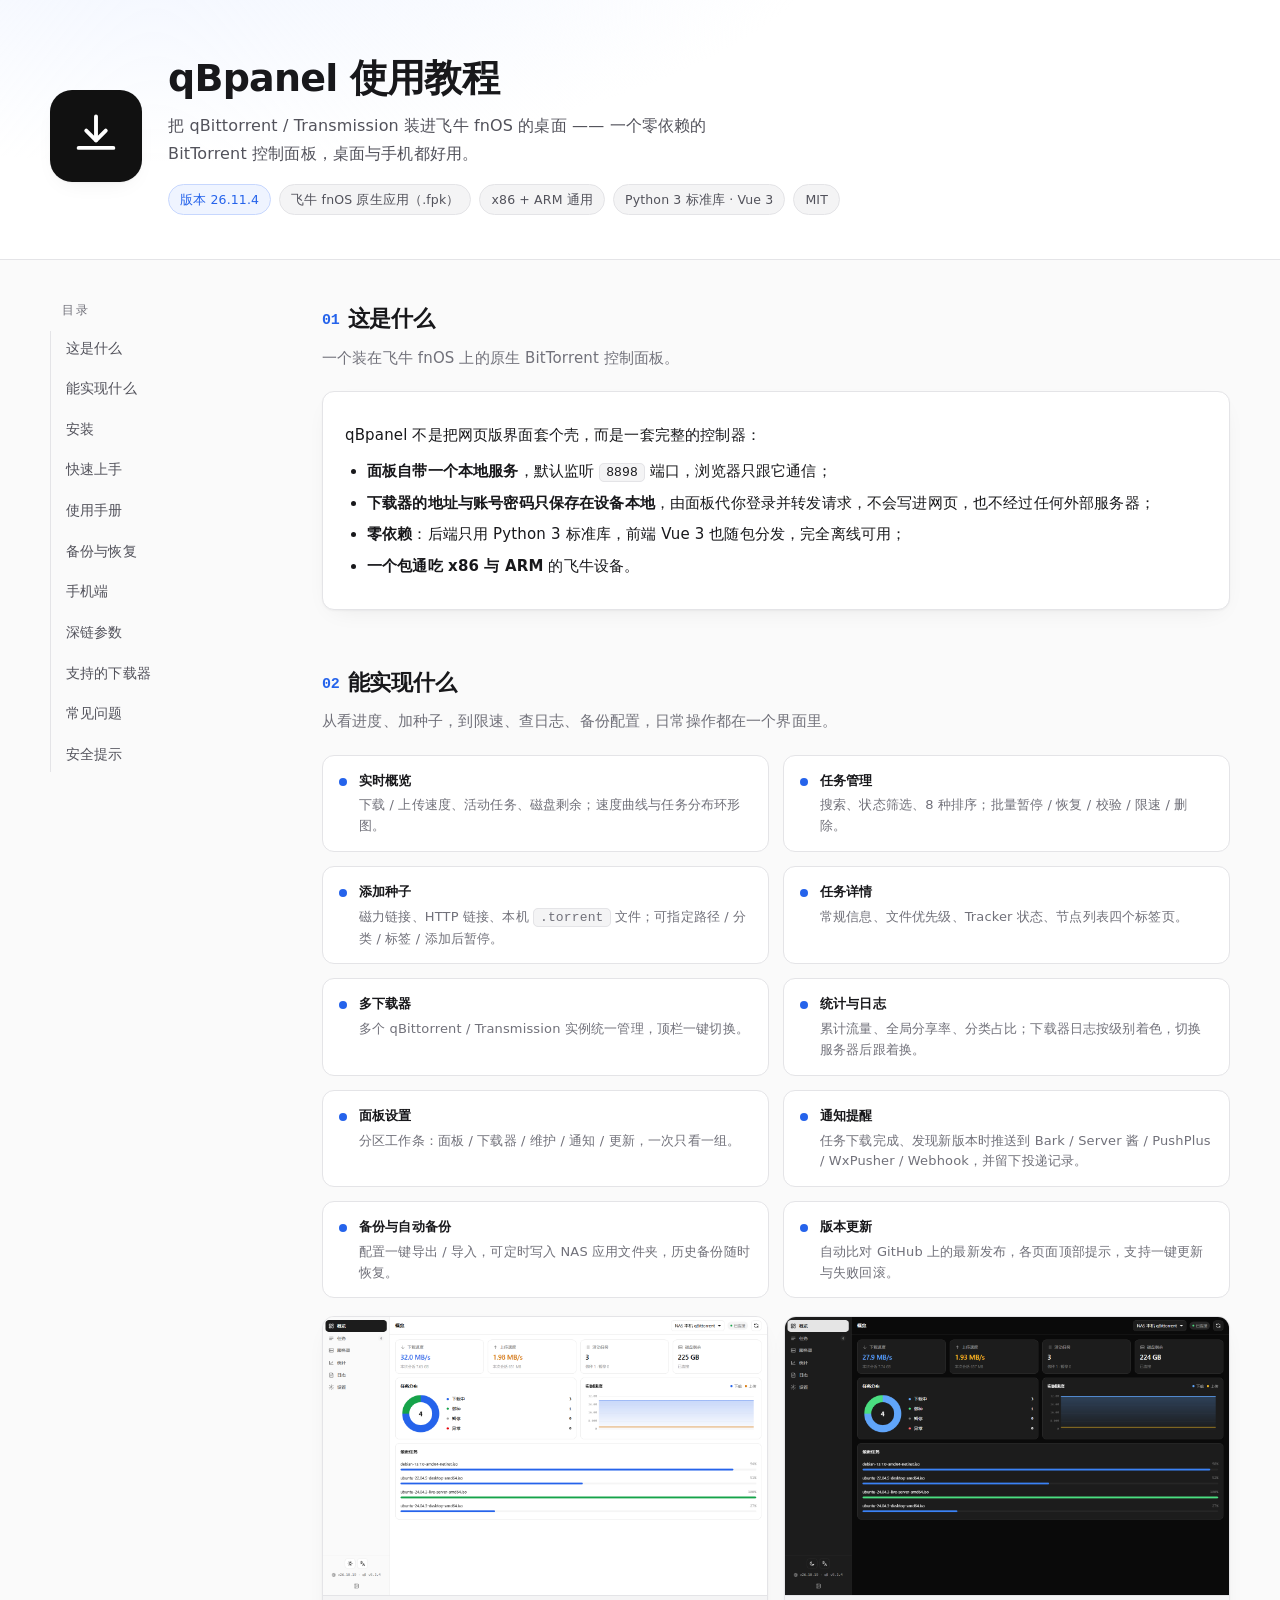
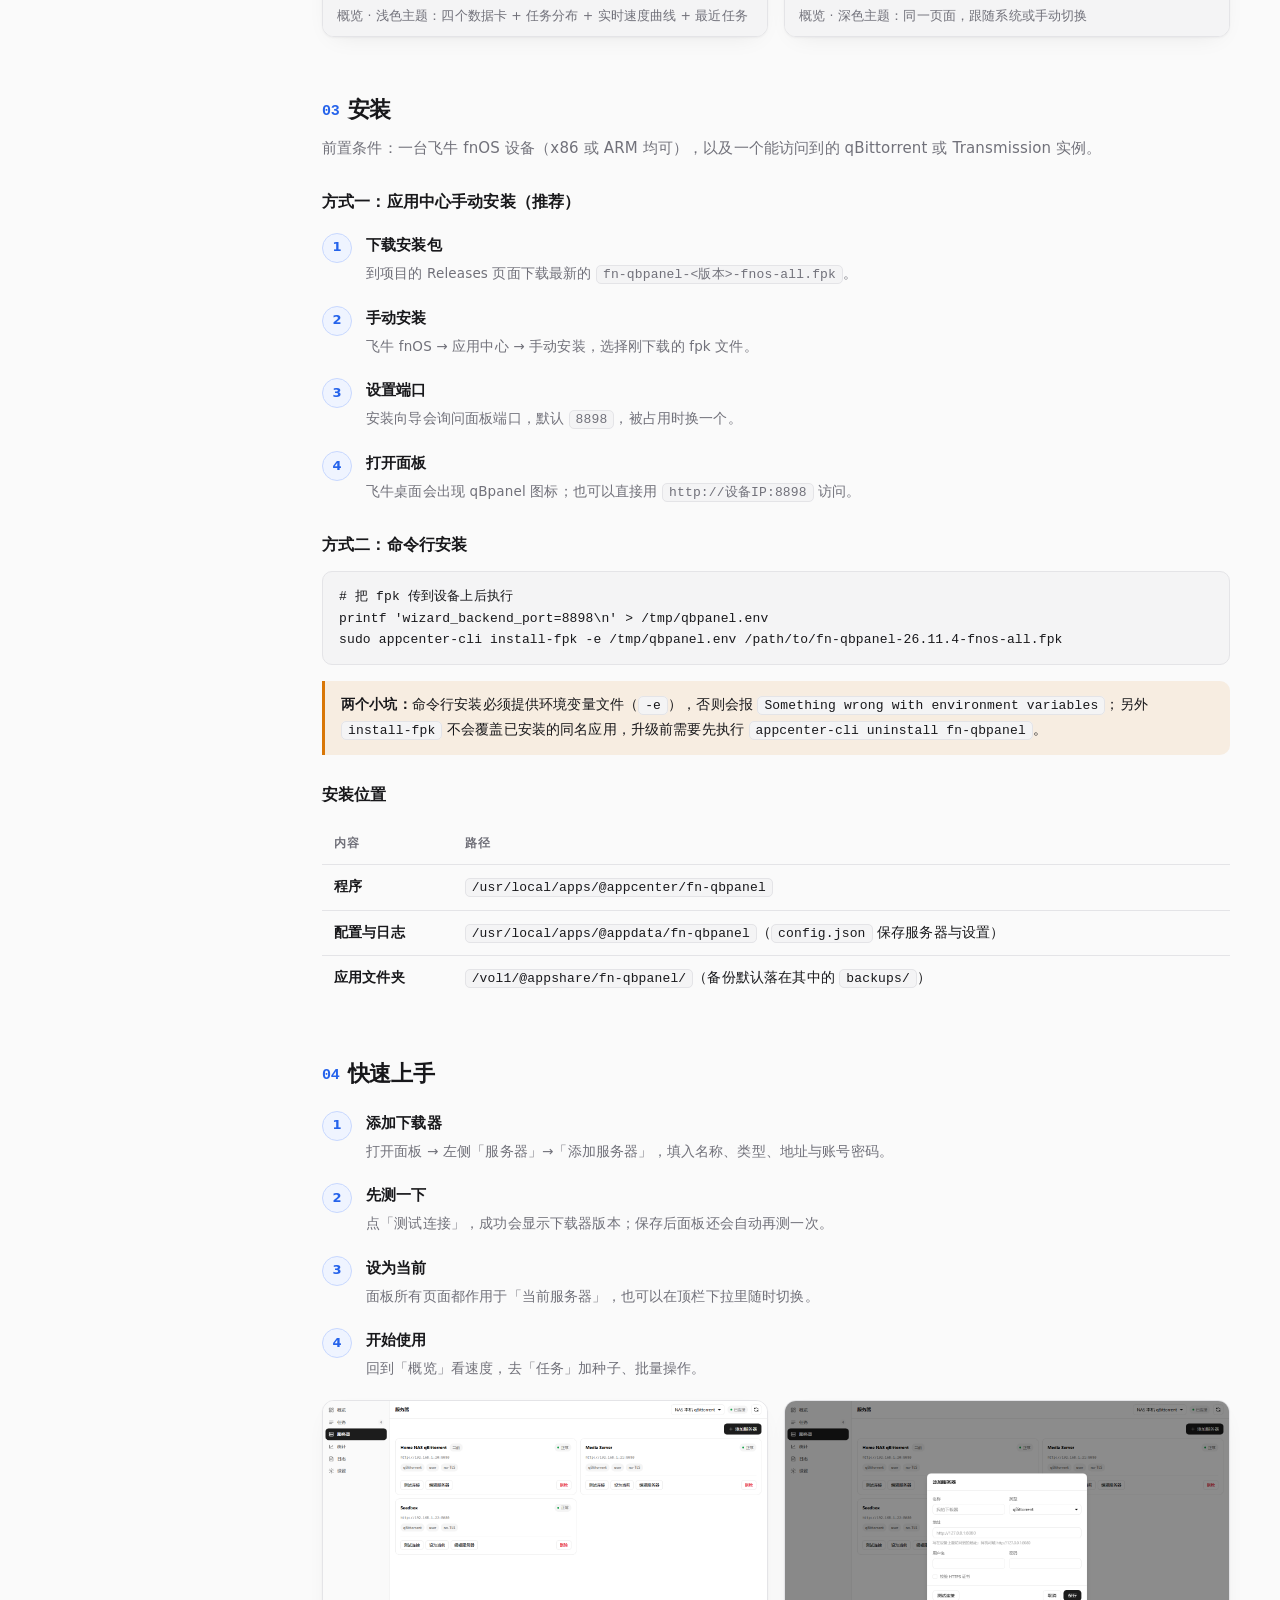
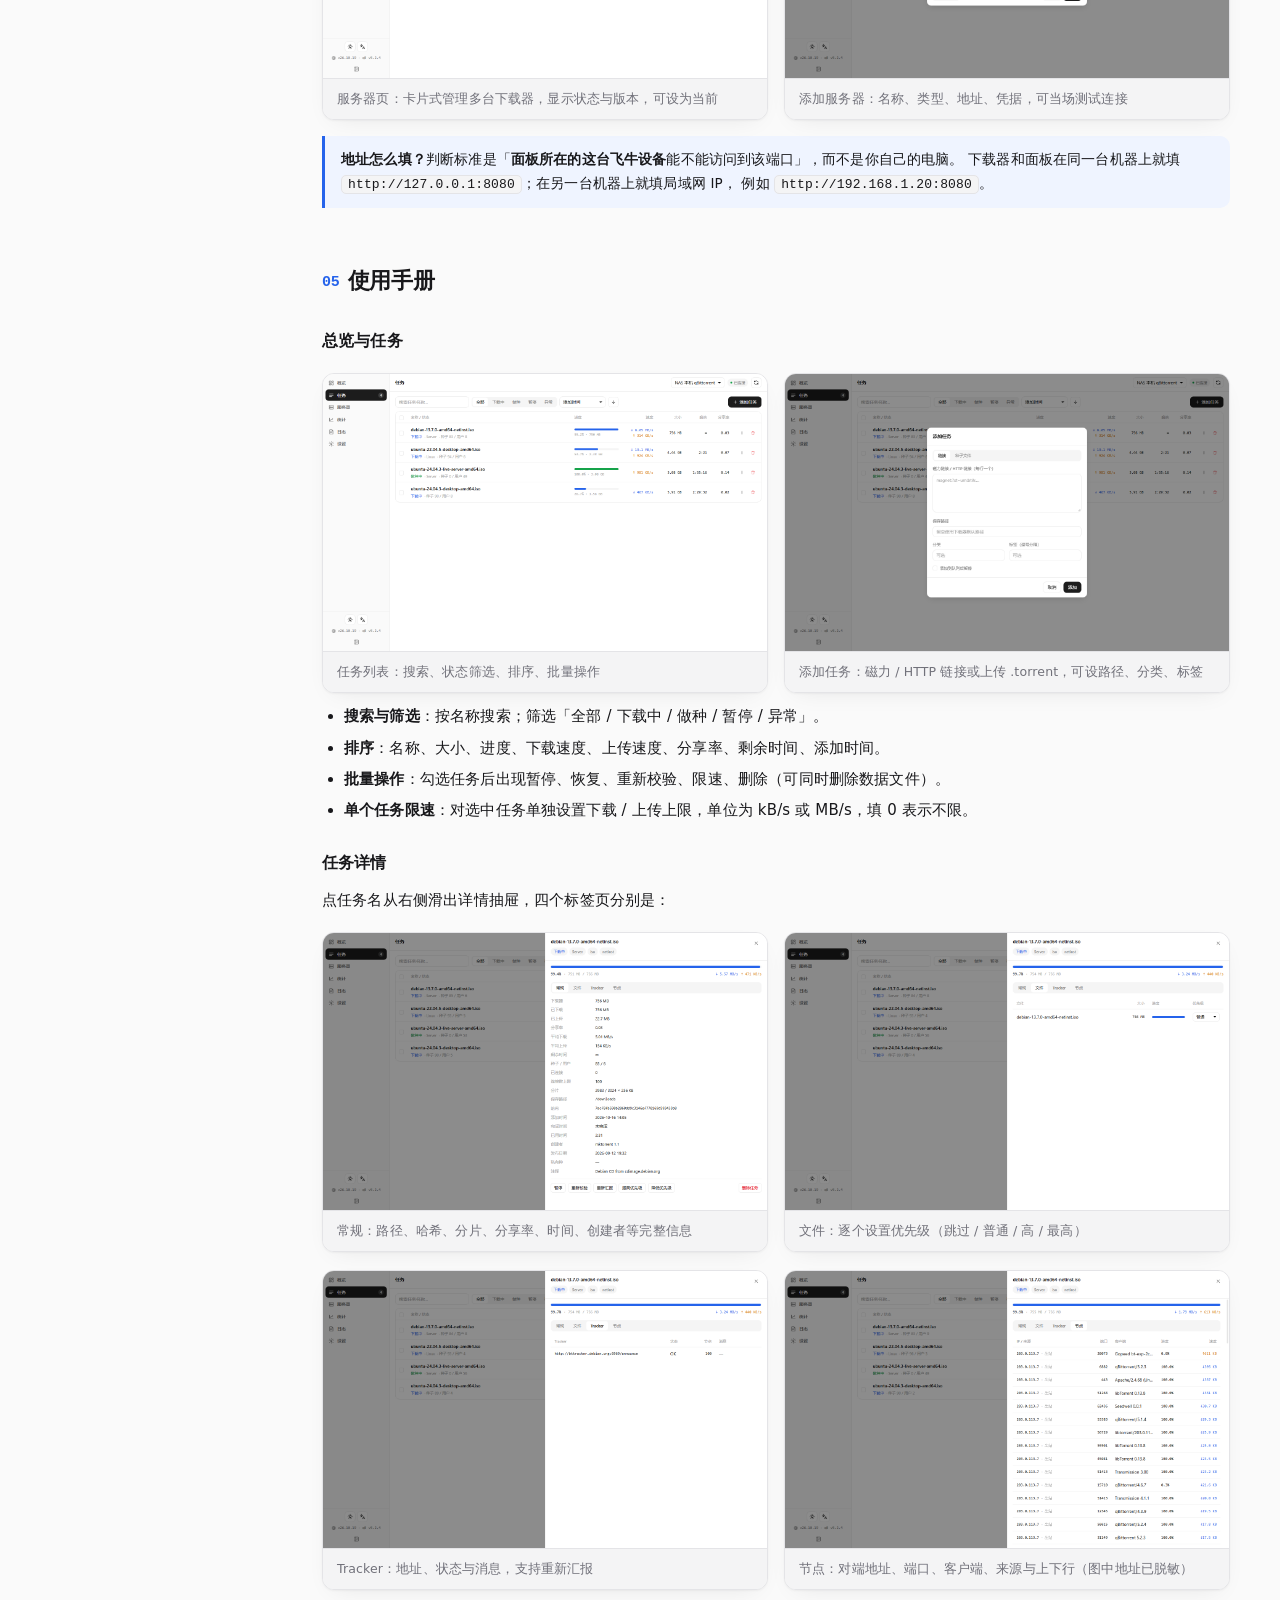
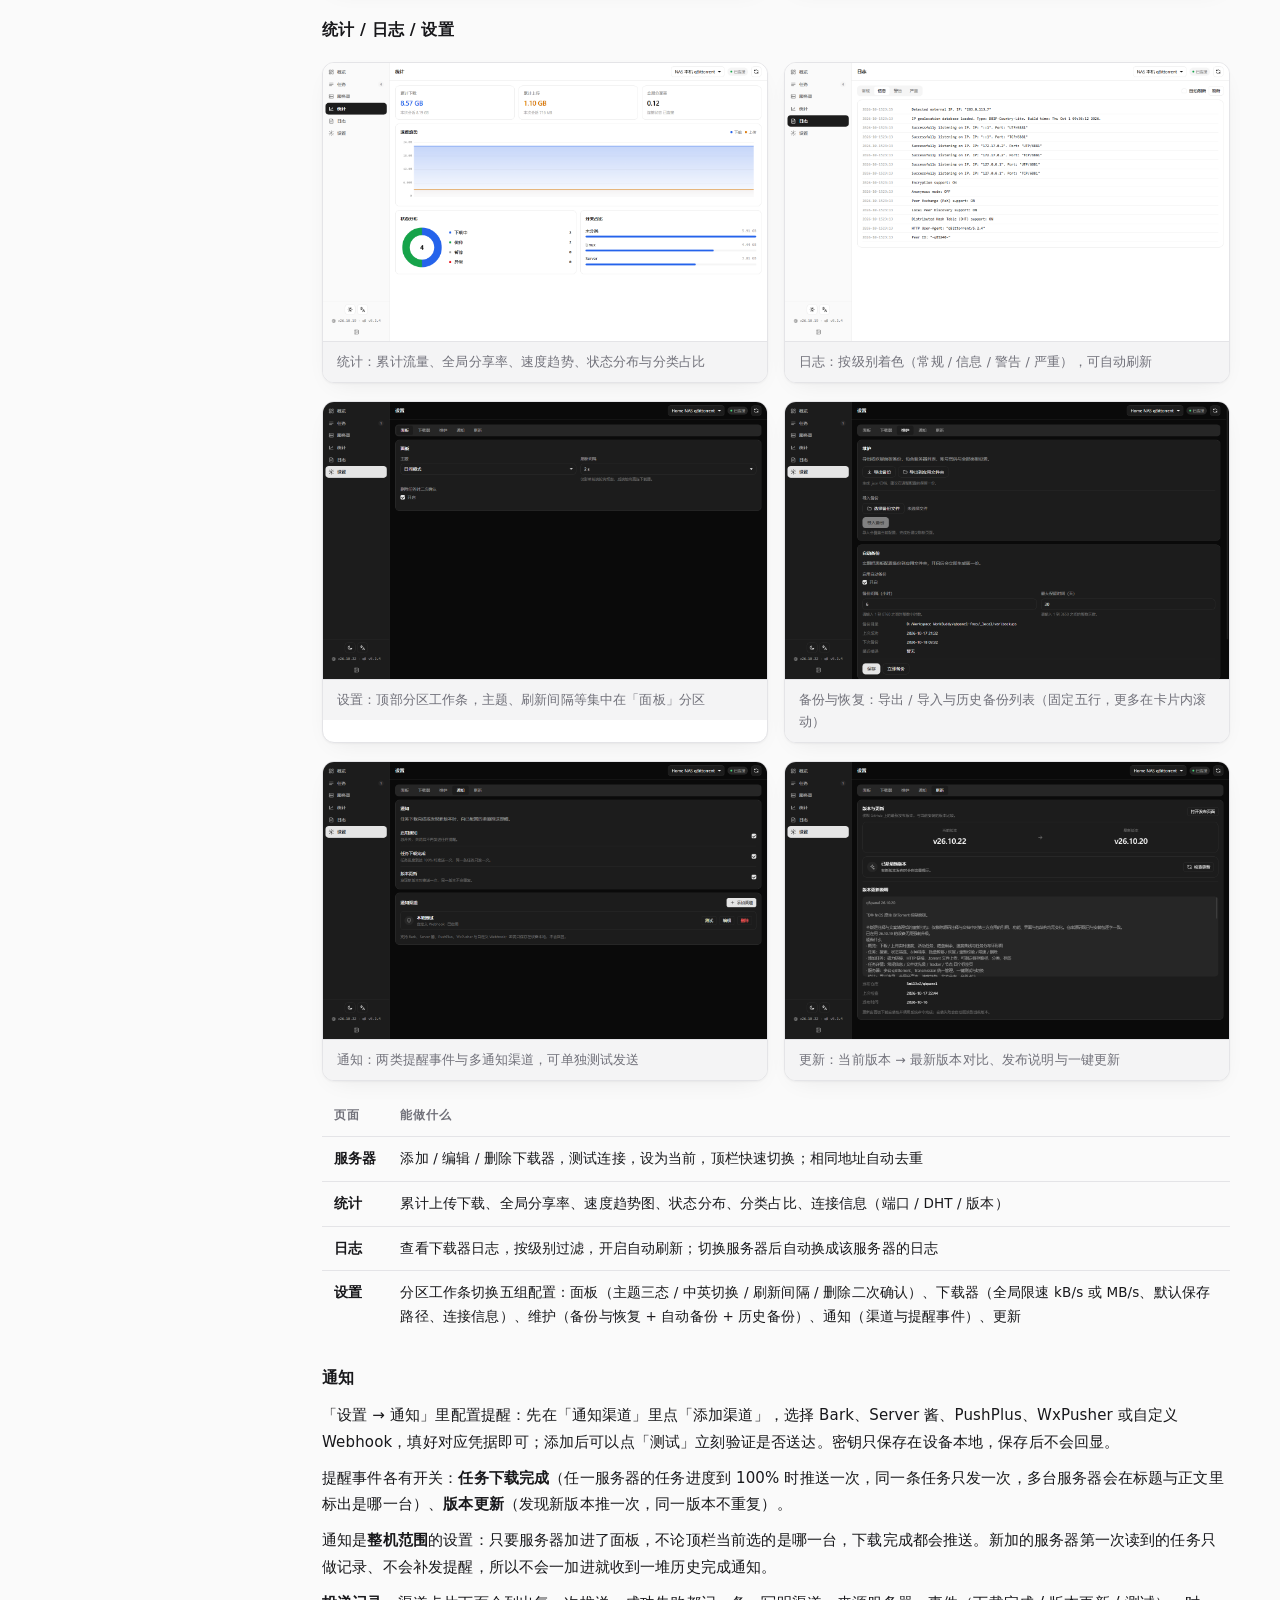
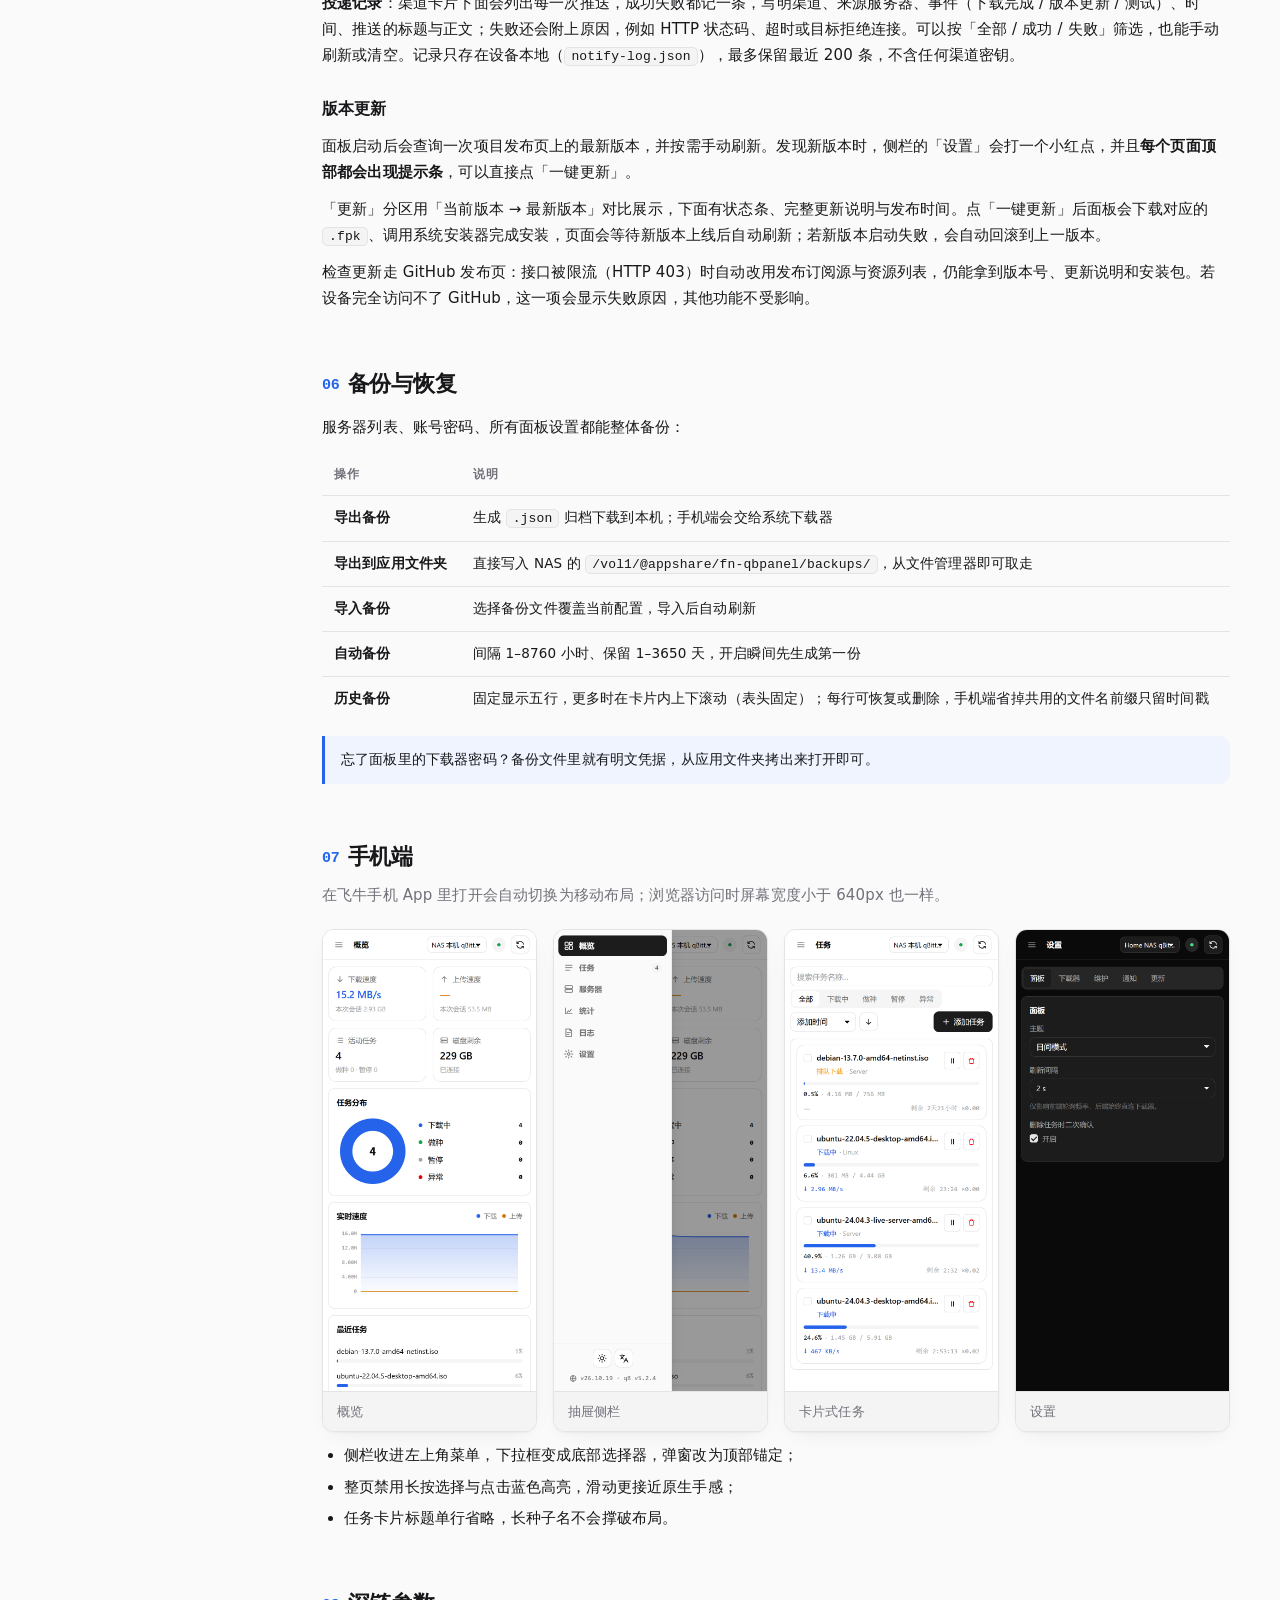
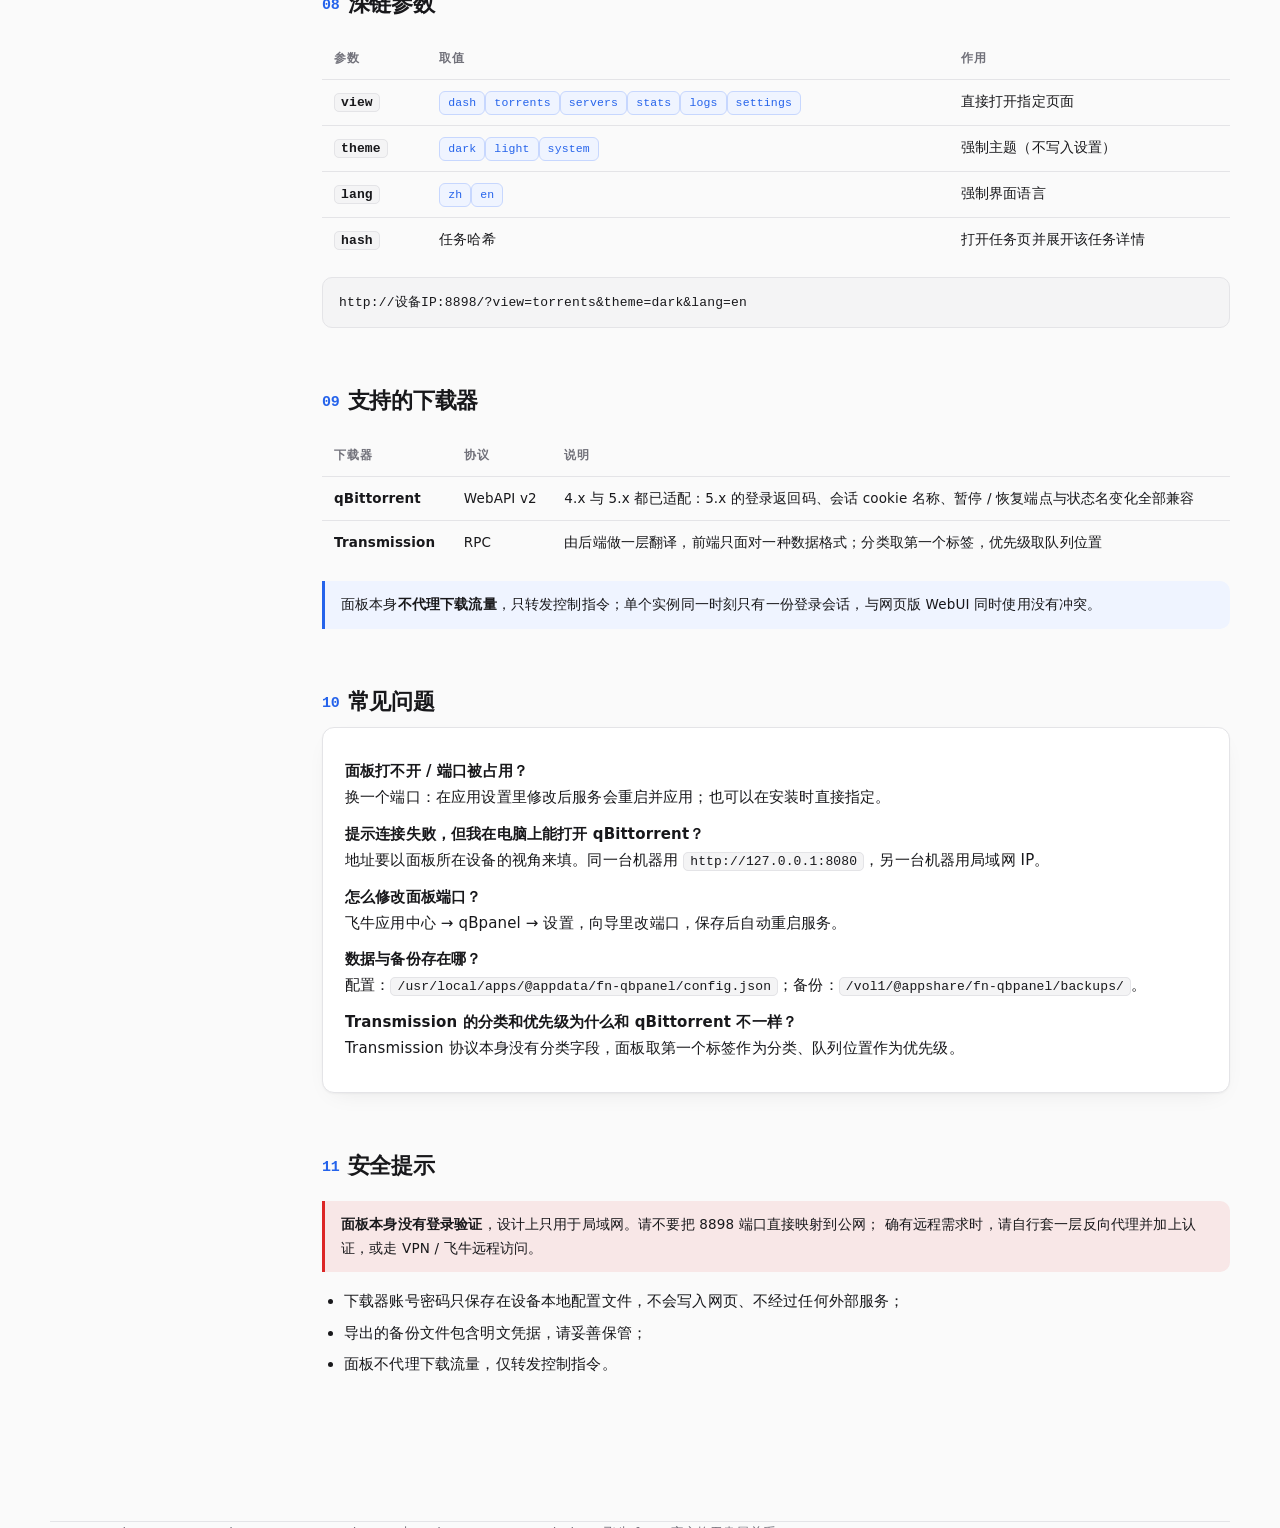
==== commit f388bd87: "fix(26.11.4): 图标九档里 icon_64/icon_256 实际没进包 26.11.3 生成的九档尺寸在 Windows 上被大小写合并吞掉了：app/ui/images 里同时 有大写" ====
--- a/docs/使用教程.html
+++ b/docs/使用教程.html
@@ -160,7 +160,7 @@
       <h1>qBpanel 使用教程</h1>
       <p class="sub">把 qBittorrent / Transmission 装进飞牛 fnOS 的桌面 —— 一个零依赖的 BitTorrent 控制面板，桌面与手机都好用。</p>
       <div class="badges">
-        <span class="badge p">版本 26.11.3</span>
+        <span class="badge p">版本 26.11.4</span>
         <span class="badge">飞牛 fnOS 原生应用（.fpk）</span>
         <span class="badge">x86 + ARM 通用</span>
         <span class="badge">Python 3 标准库 · Vue 3</span>
@@ -249,7 +249,7 @@
       <h3>方式二：命令行安装</h3>
       <pre><code># 把 fpk 传到设备上后执行
 printf 'wizard_backend_port=8898\n' &gt; /tmp/qbpanel.env
-sudo appcenter-cli install-fpk -e /tmp/qbpanel.env /path/to/fn-qbpanel-26.11.3-fnos-all.fpk</code></pre>
+sudo appcenter-cli install-fpk -e /tmp/qbpanel.env /path/to/fn-qbpanel-26.11.4-fnos-all.fpk</code></pre>
       <div class="callout warn">
         <b>两个小坑：</b>命令行安装必须提供环境变量文件（<code class="inl">-e</code>），否则会报
         <code class="inl">Something wrong with environment variables</code>；另外
@@ -485,7 +485,7 @@
 </div>
 
 <footer class="wrap">
-  qBpanel 26.11.3 · MIT License © 2026 Smi13zZ · 与 qBittorrent、Transmission、飞牛 fnOS 官方均无隶属关系。
+  qBpanel 26.11.4 · MIT License © 2026 Smi13zZ · 与 qBittorrent、Transmission、飞牛 fnOS 官方均无隶属关系。
 </footer>
 
 </body>
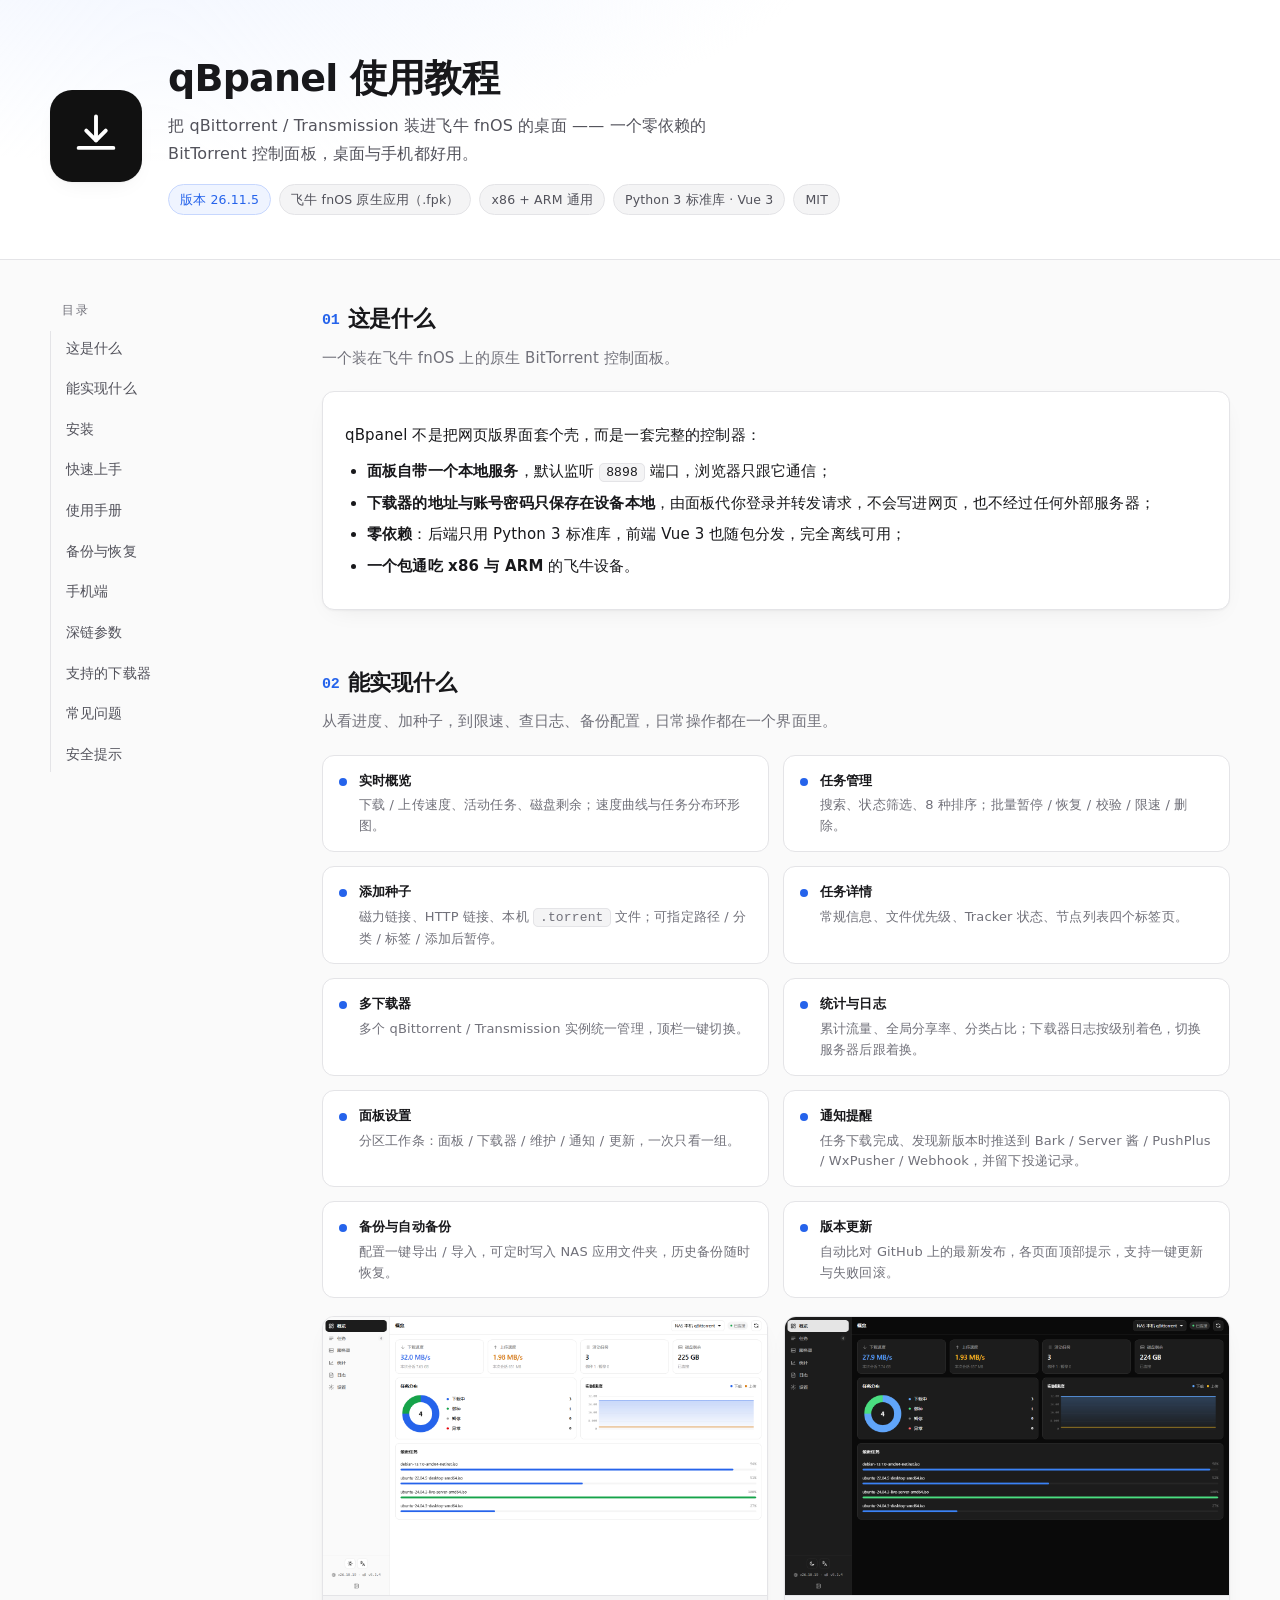
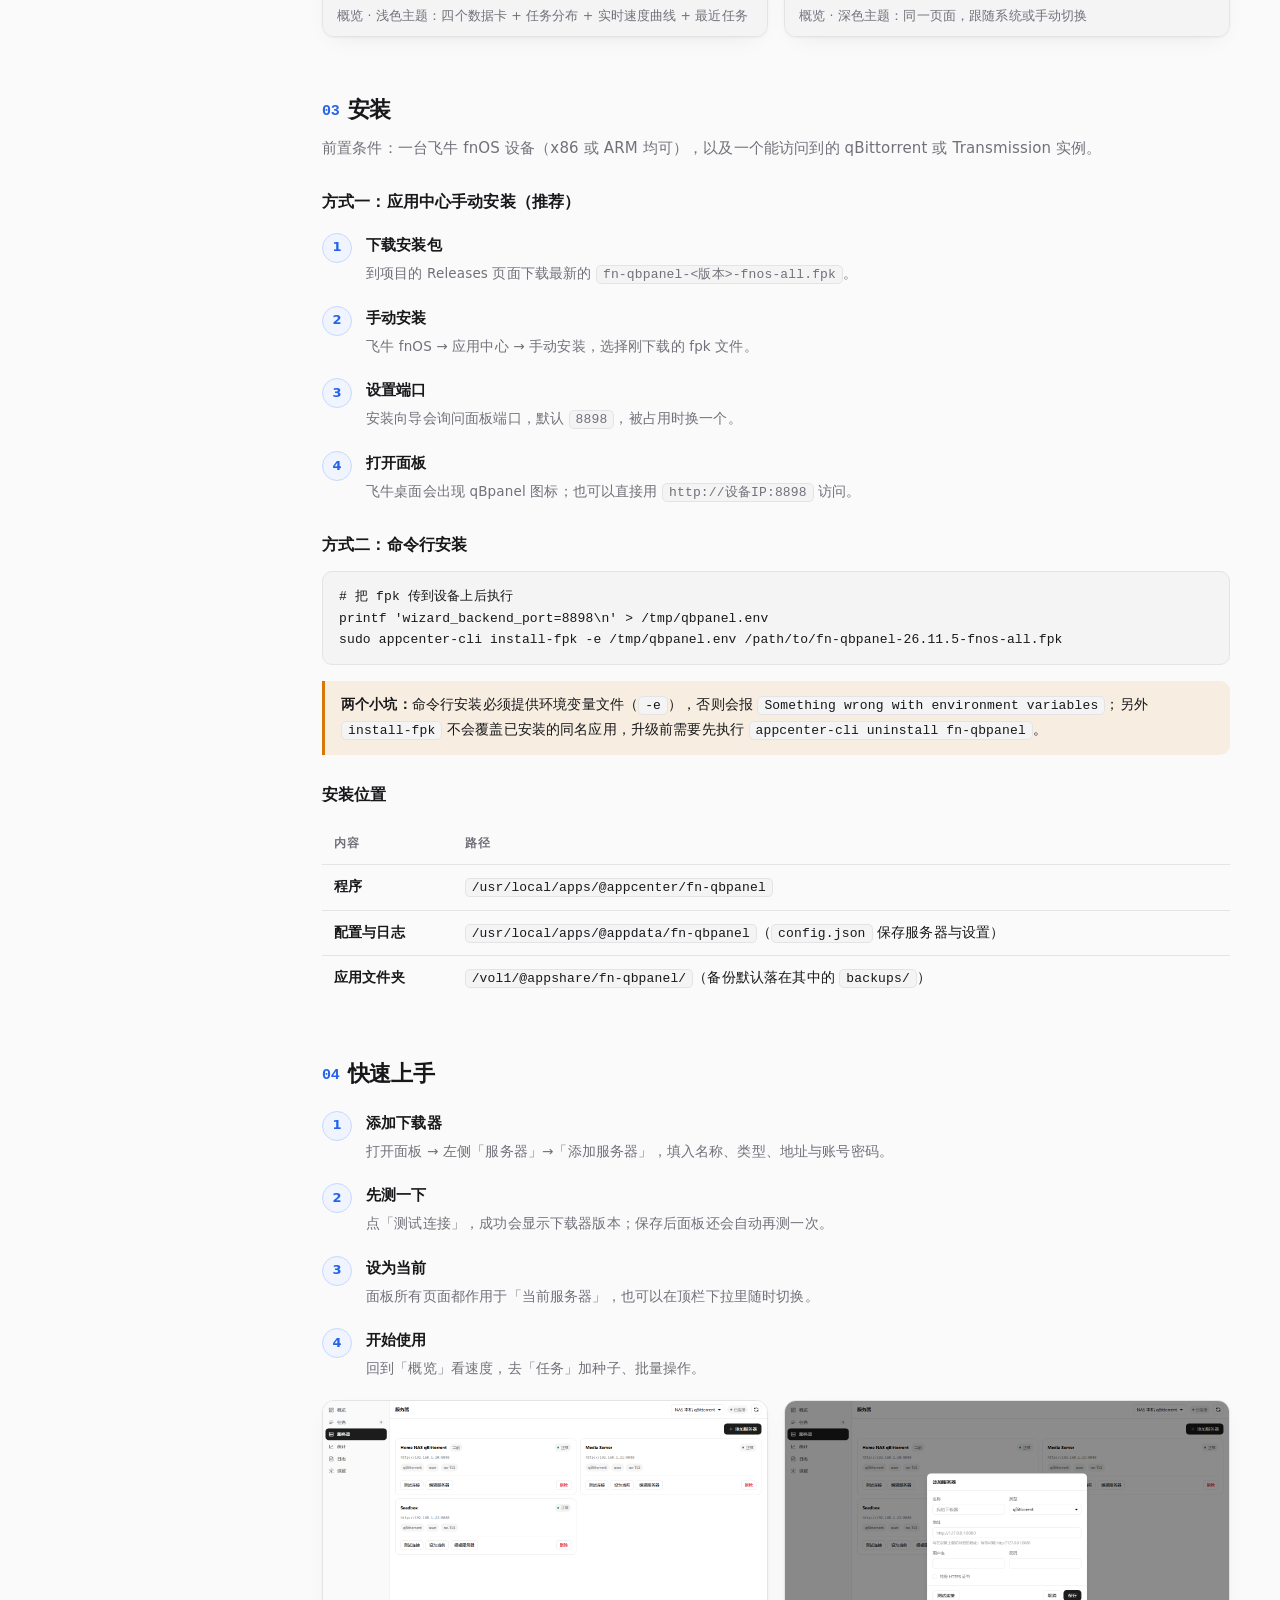
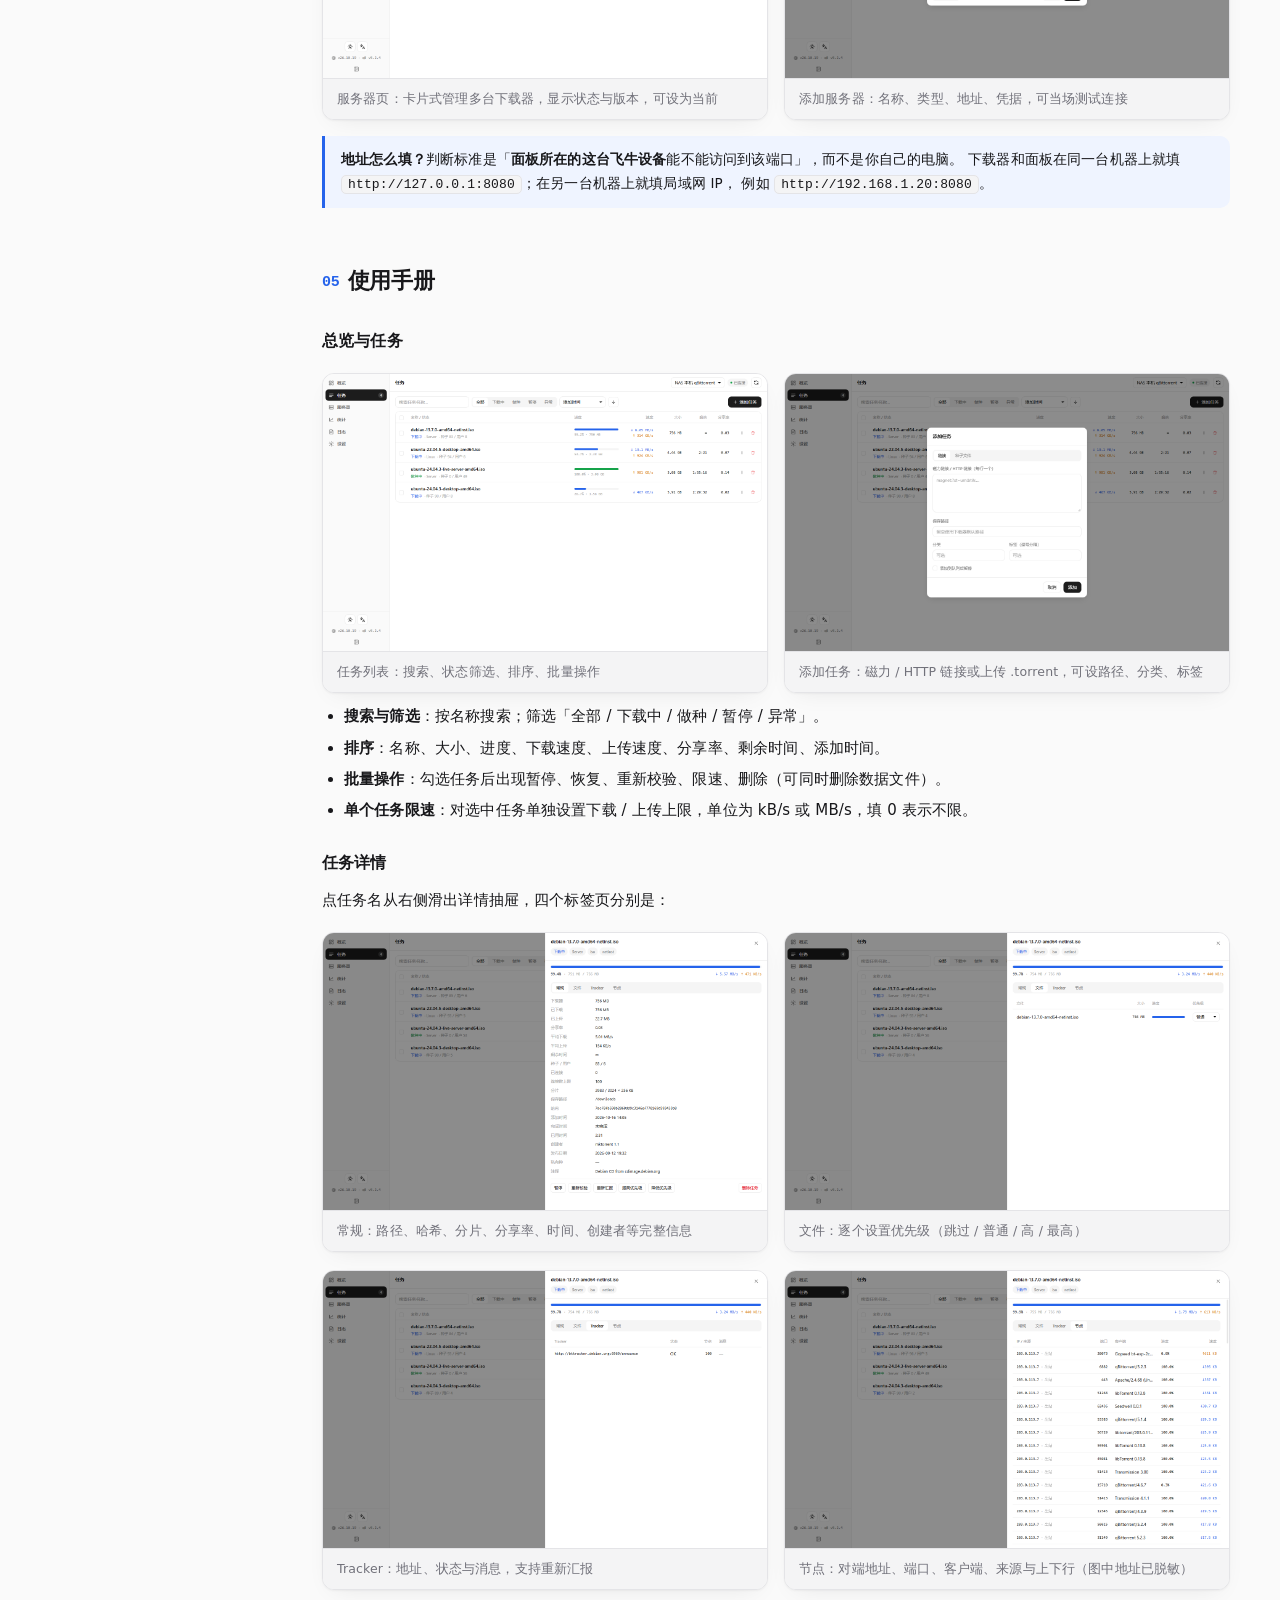
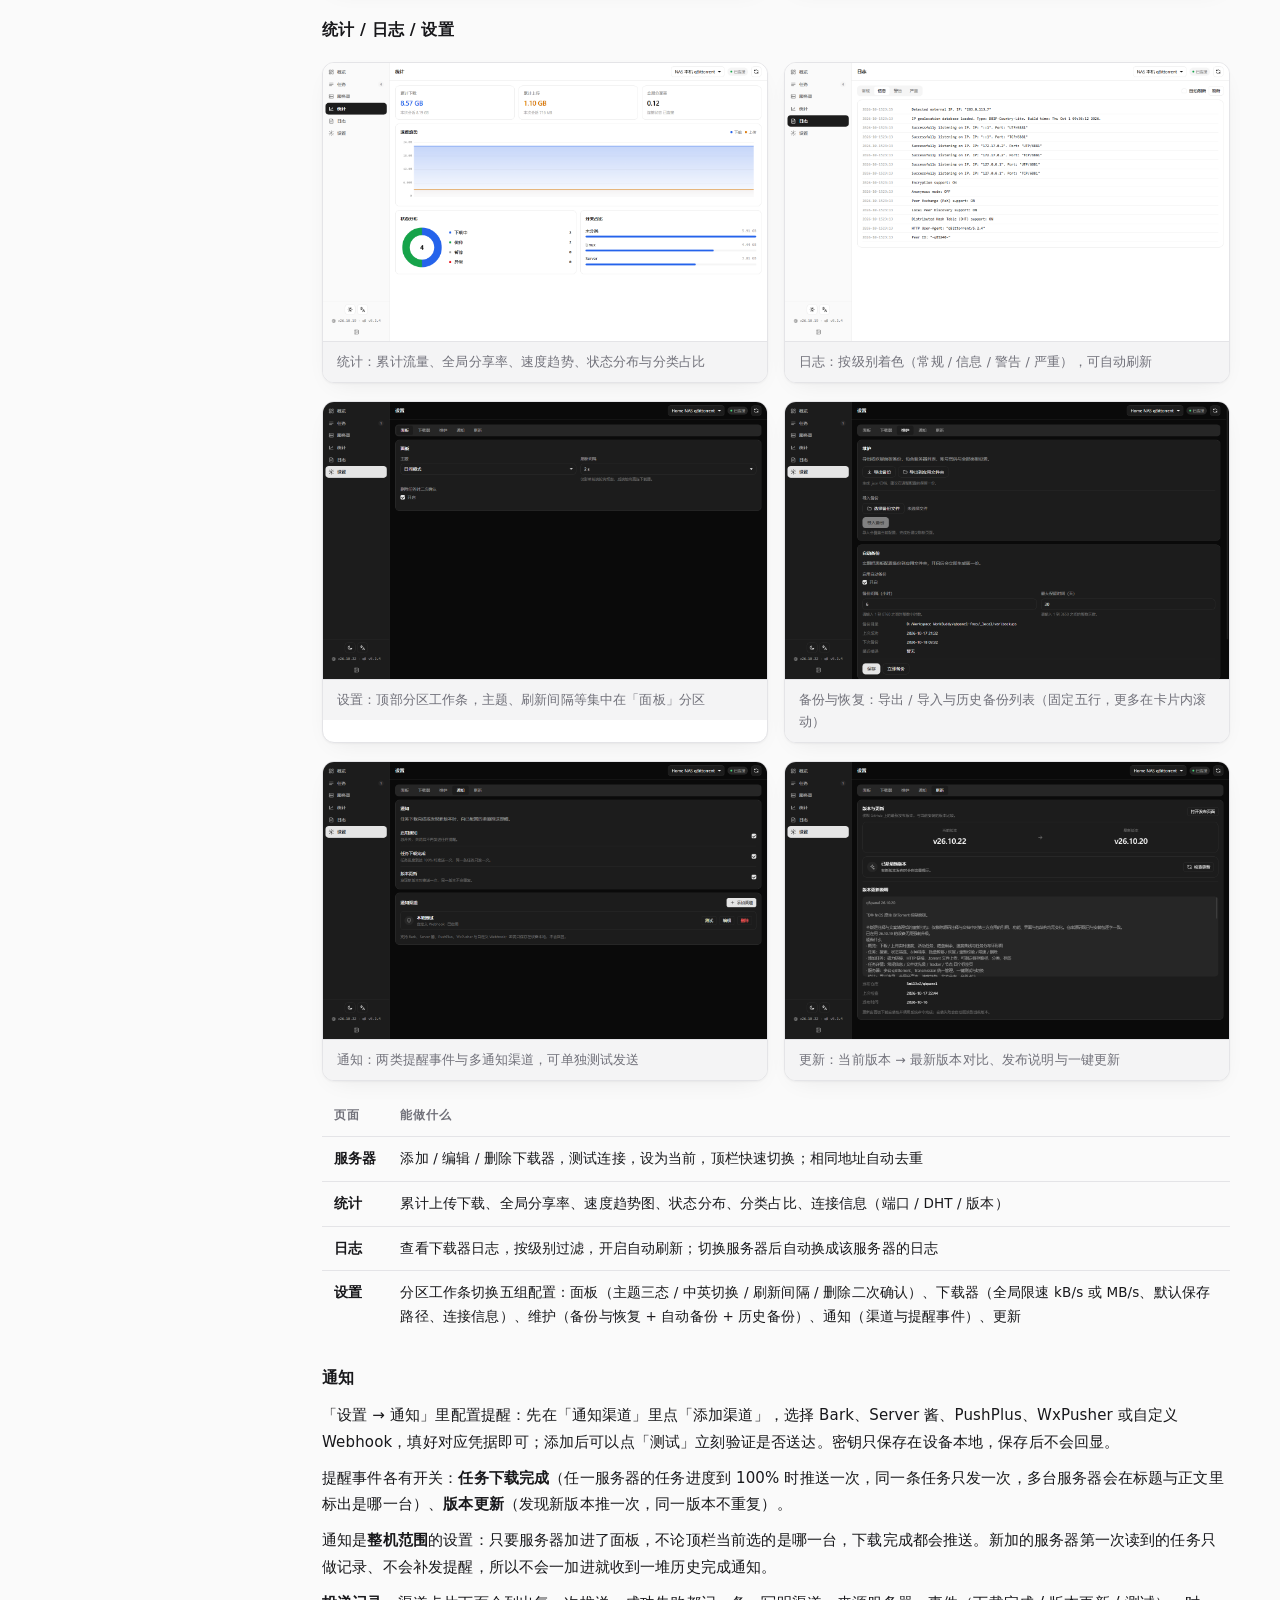
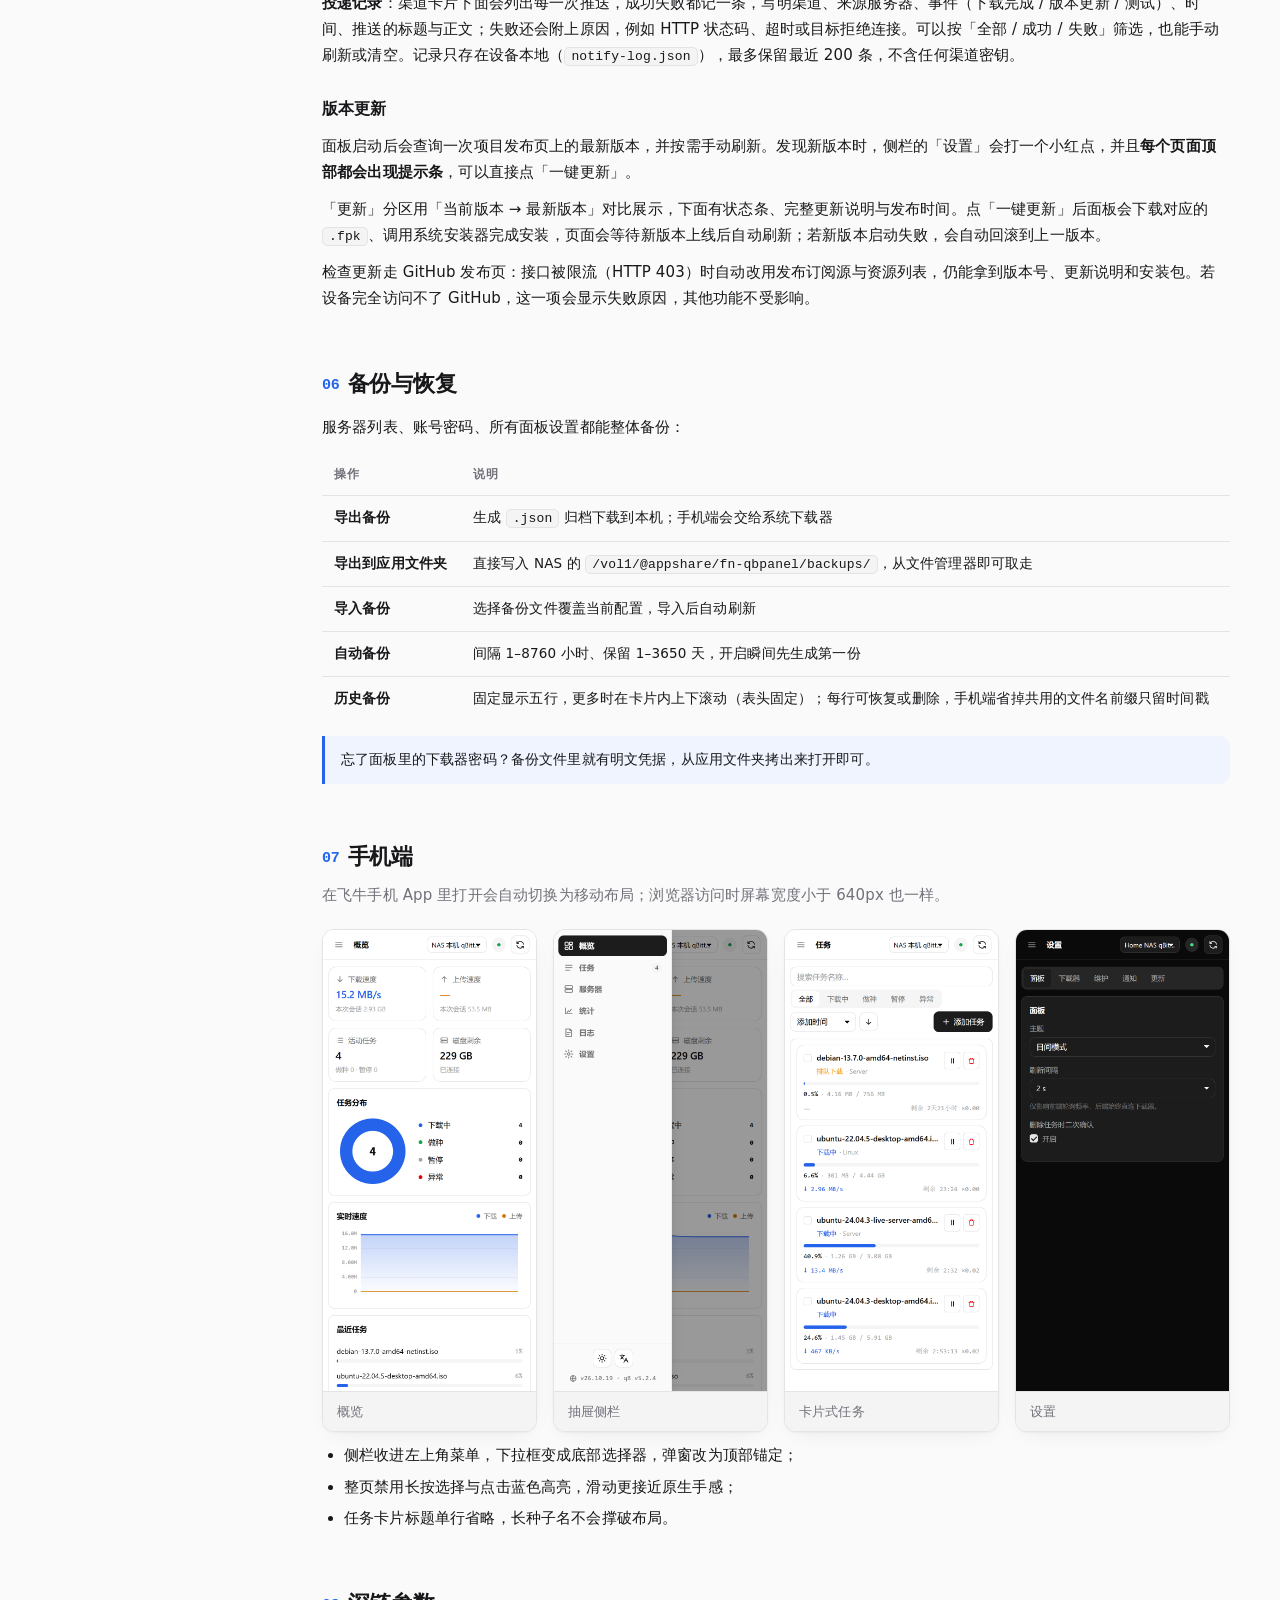
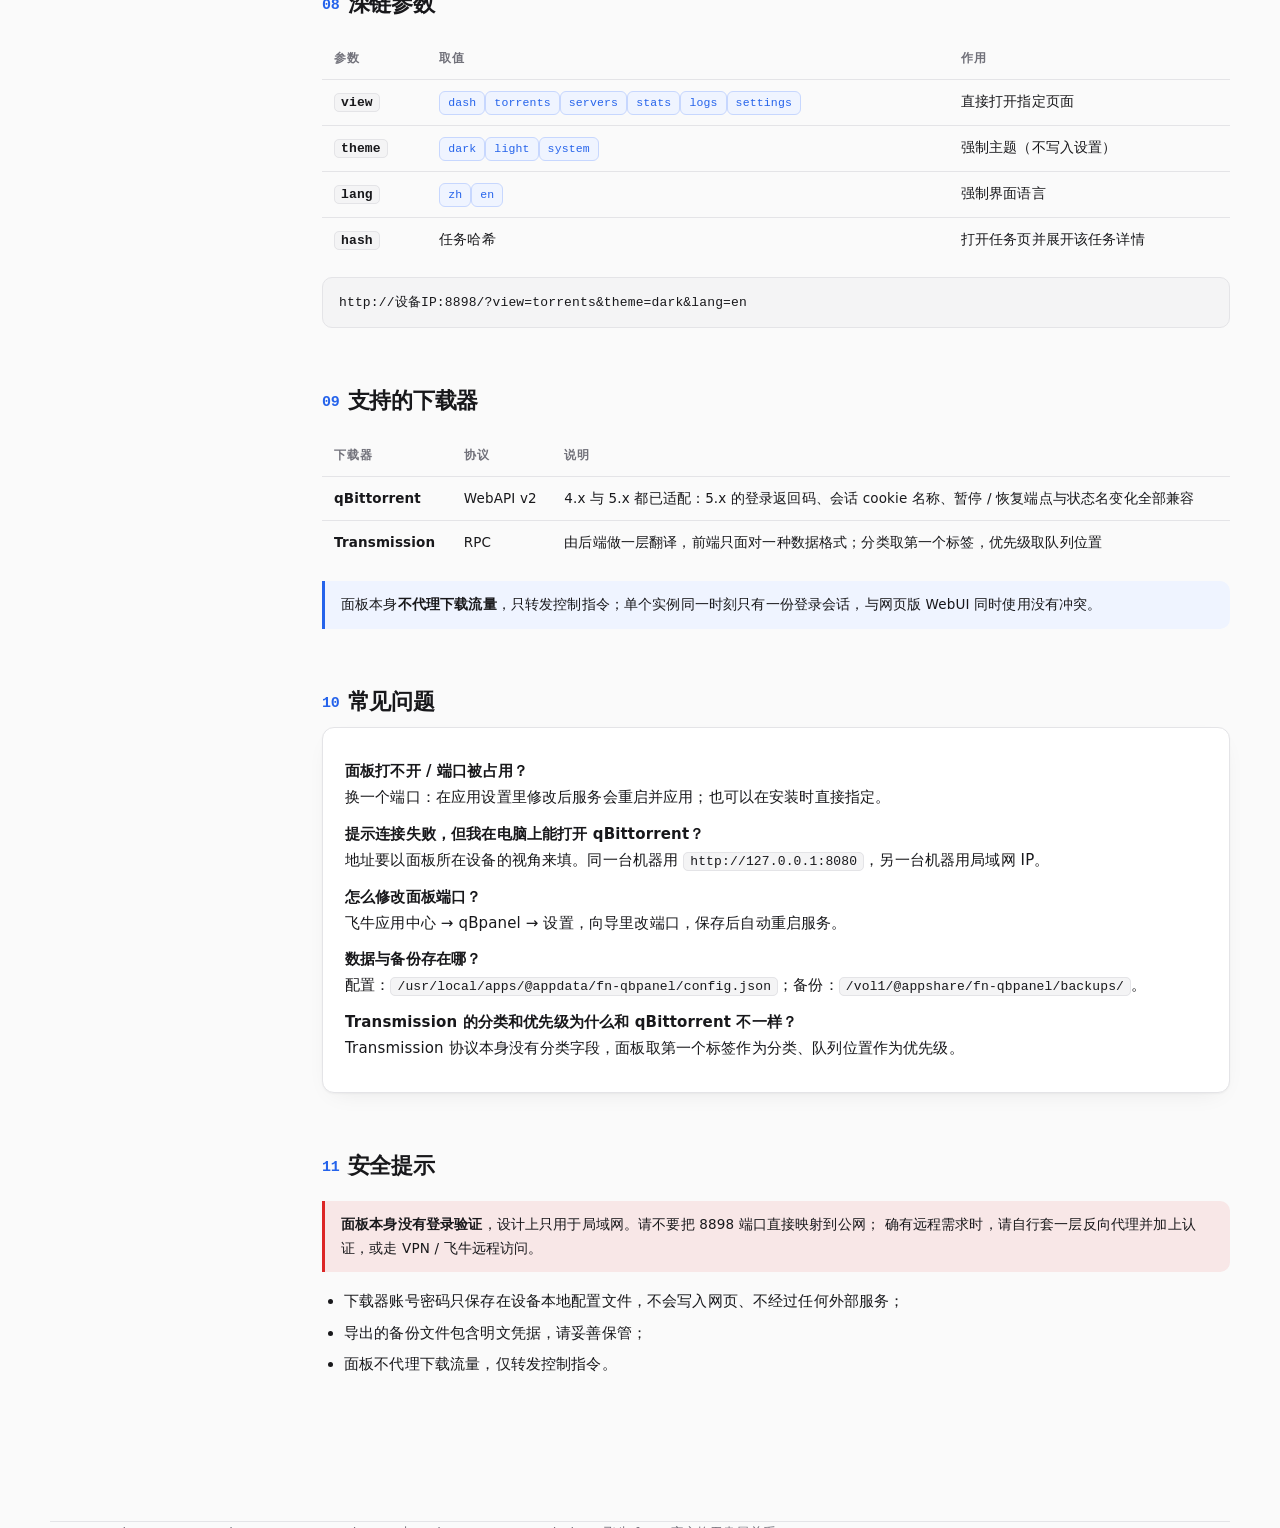
==== commit 48b9993e: "fix(26.11.5): 九档图标真正进 git 索引 26.11.4 只删了工作区的大写文件，但 core.ignorecase=true 时 git 认为 icon_64.png 与 ICON_" ====
--- a/docs/使用教程.html
+++ b/docs/使用教程.html
@@ -160,7 +160,7 @@
       <h1>qBpanel 使用教程</h1>
       <p class="sub">把 qBittorrent / Transmission 装进飞牛 fnOS 的桌面 —— 一个零依赖的 BitTorrent 控制面板，桌面与手机都好用。</p>
       <div class="badges">
-        <span class="badge p">版本 26.11.4</span>
+        <span class="badge p">版本 26.11.5</span>
         <span class="badge">飞牛 fnOS 原生应用（.fpk）</span>
         <span class="badge">x86 + ARM 通用</span>
         <span class="badge">Python 3 标准库 · Vue 3</span>
@@ -249,7 +249,7 @@
       <h3>方式二：命令行安装</h3>
       <pre><code># 把 fpk 传到设备上后执行
 printf 'wizard_backend_port=8898\n' &gt; /tmp/qbpanel.env
-sudo appcenter-cli install-fpk -e /tmp/qbpanel.env /path/to/fn-qbpanel-26.11.4-fnos-all.fpk</code></pre>
+sudo appcenter-cli install-fpk -e /tmp/qbpanel.env /path/to/fn-qbpanel-26.11.5-fnos-all.fpk</code></pre>
       <div class="callout warn">
         <b>两个小坑：</b>命令行安装必须提供环境变量文件（<code class="inl">-e</code>），否则会报
         <code class="inl">Something wrong with environment variables</code>；另外
@@ -485,7 +485,7 @@
 </div>
 
 <footer class="wrap">
-  qBpanel 26.11.4 · MIT License © 2026 Smi13zZ · 与 qBittorrent、Transmission、飞牛 fnOS 官方均无隶属关系。
+  qBpanel 26.11.5 · MIT License © 2026 Smi13zZ · 与 qBittorrent、Transmission、飞牛 fnOS 官方均无隶属关系。
 </footer>
 
 </body>
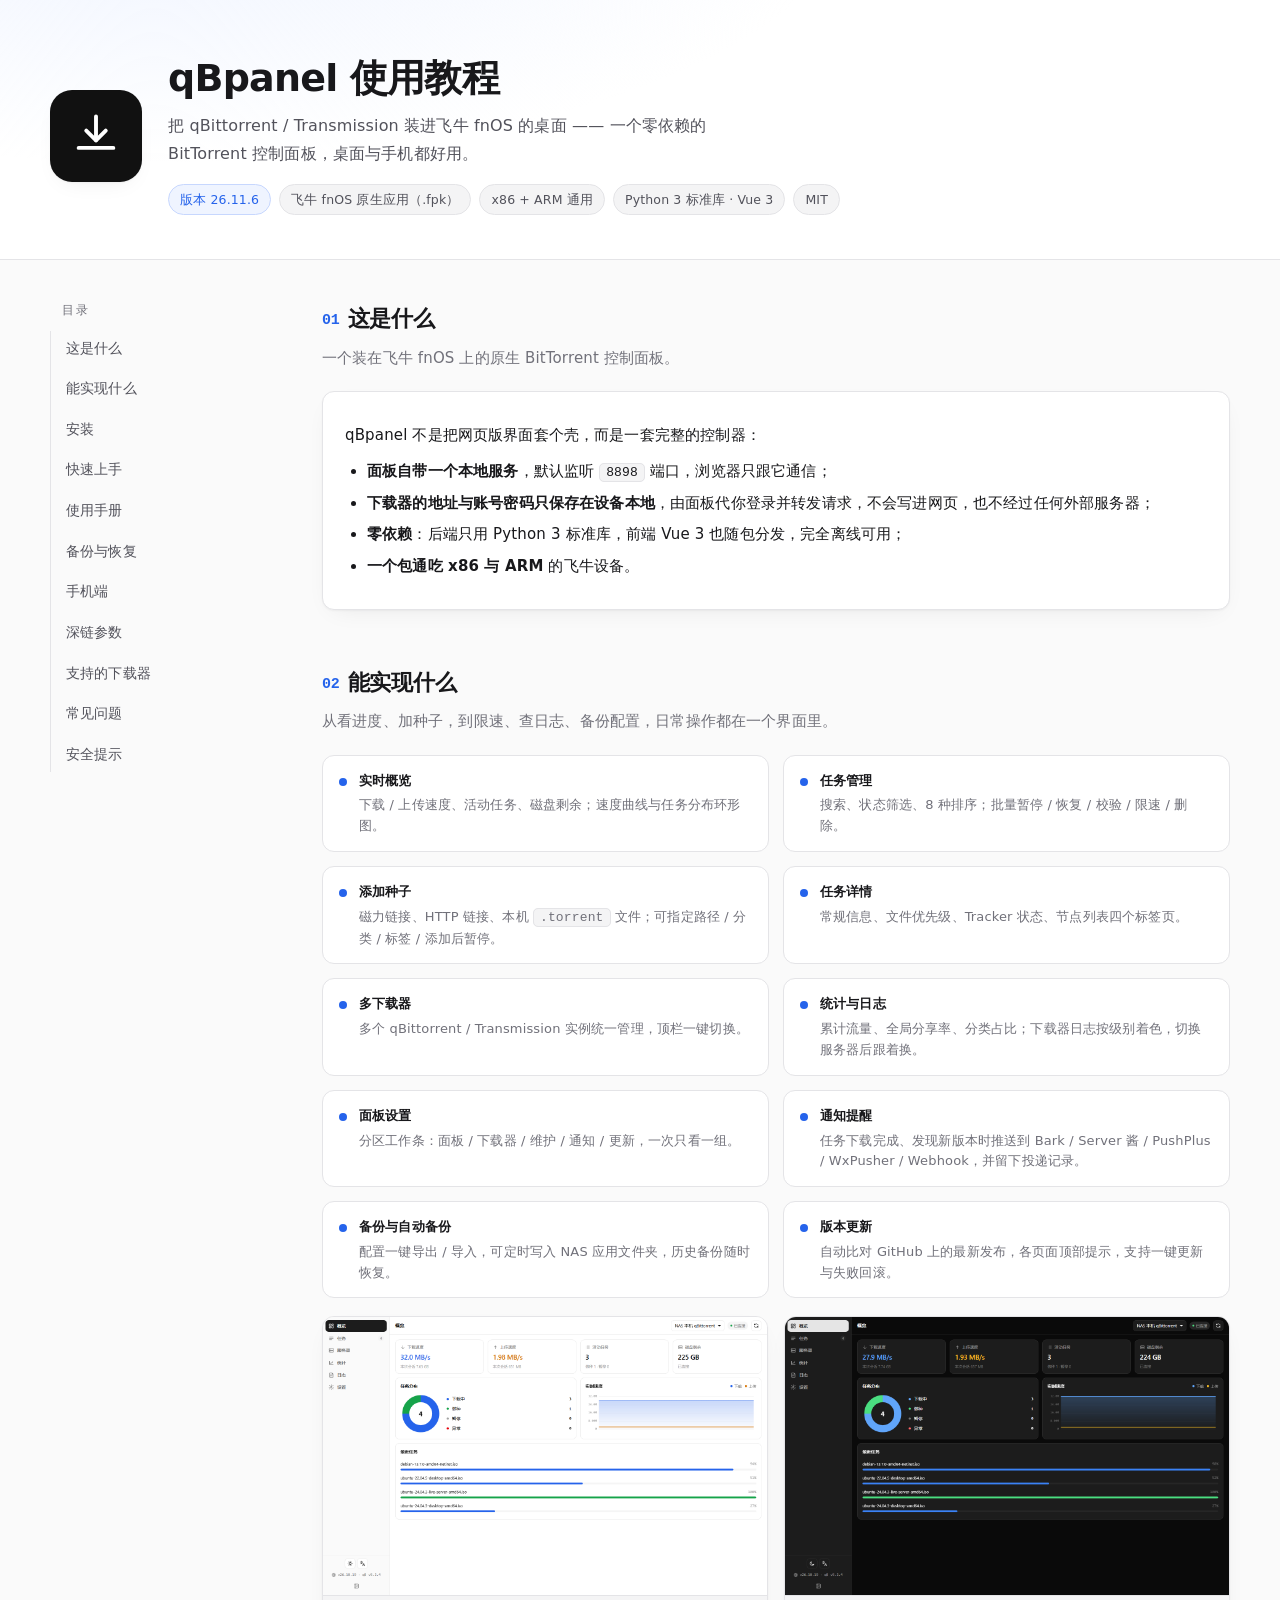
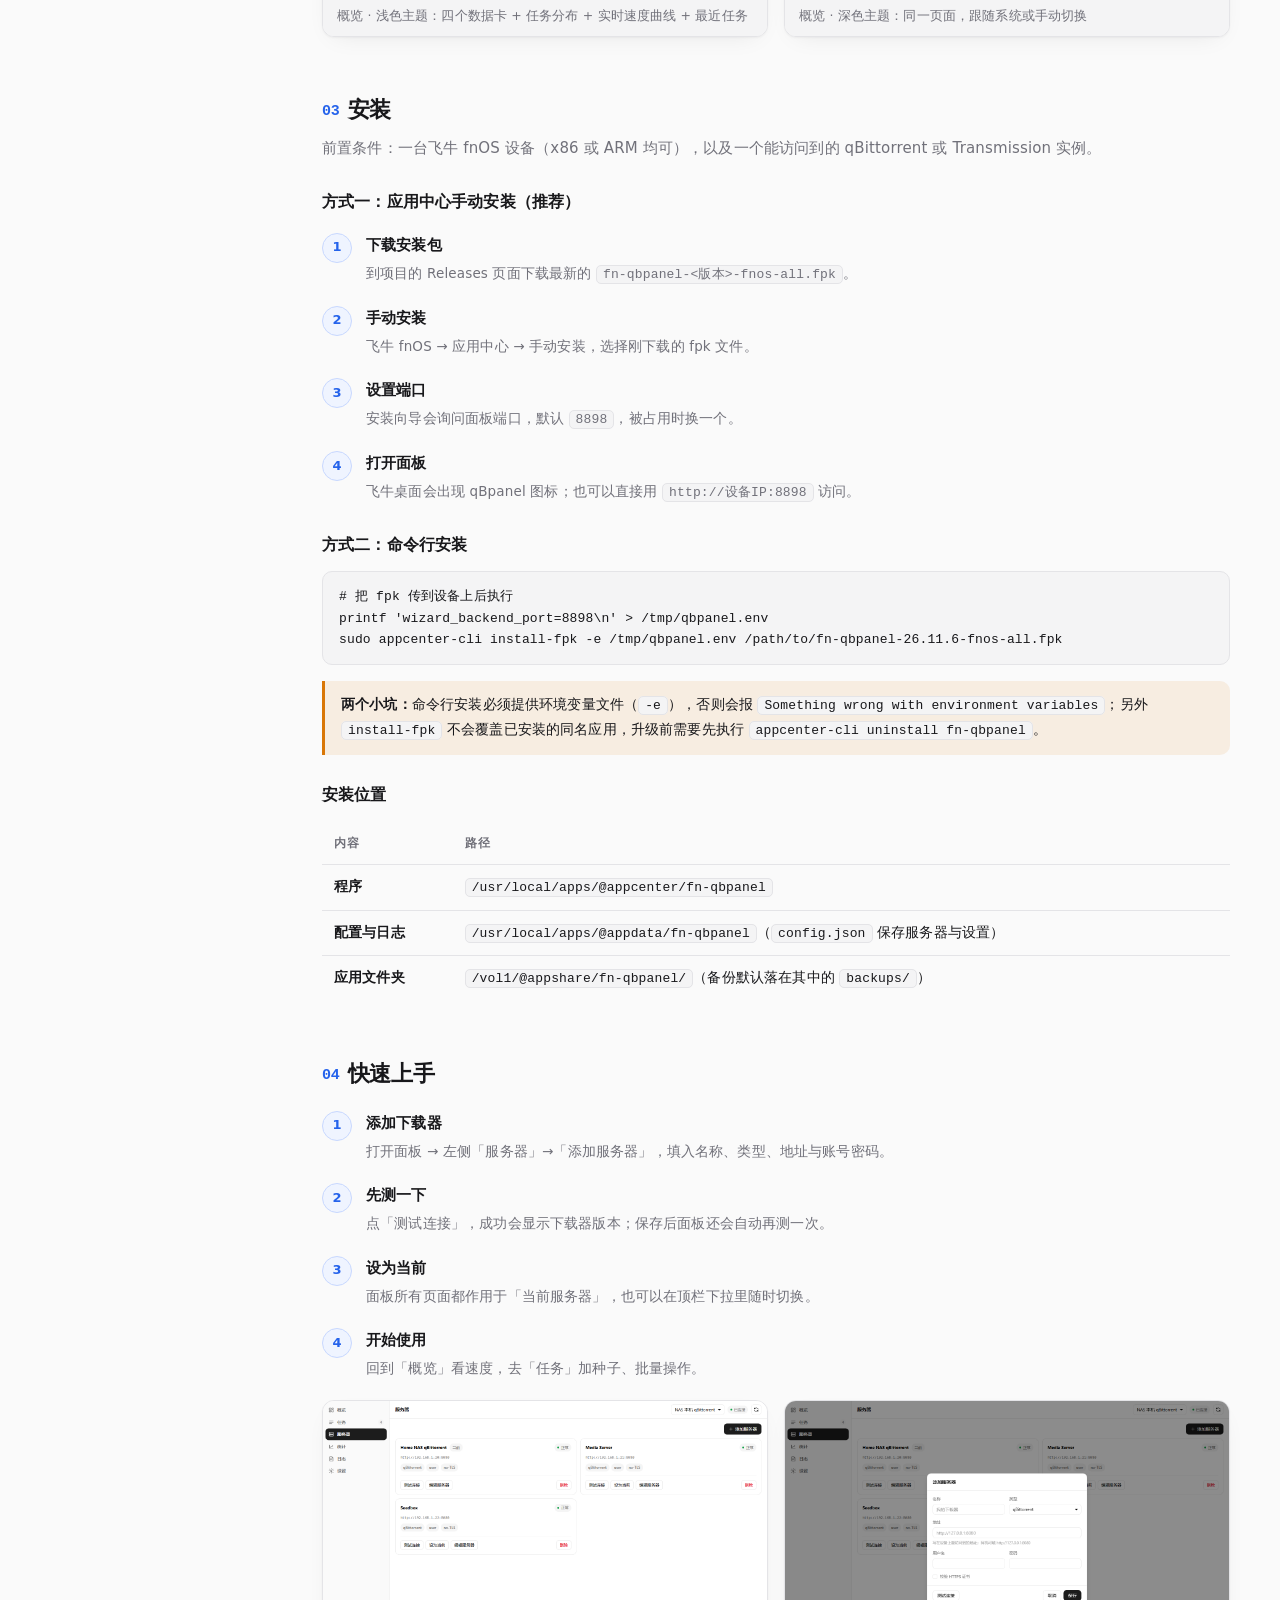
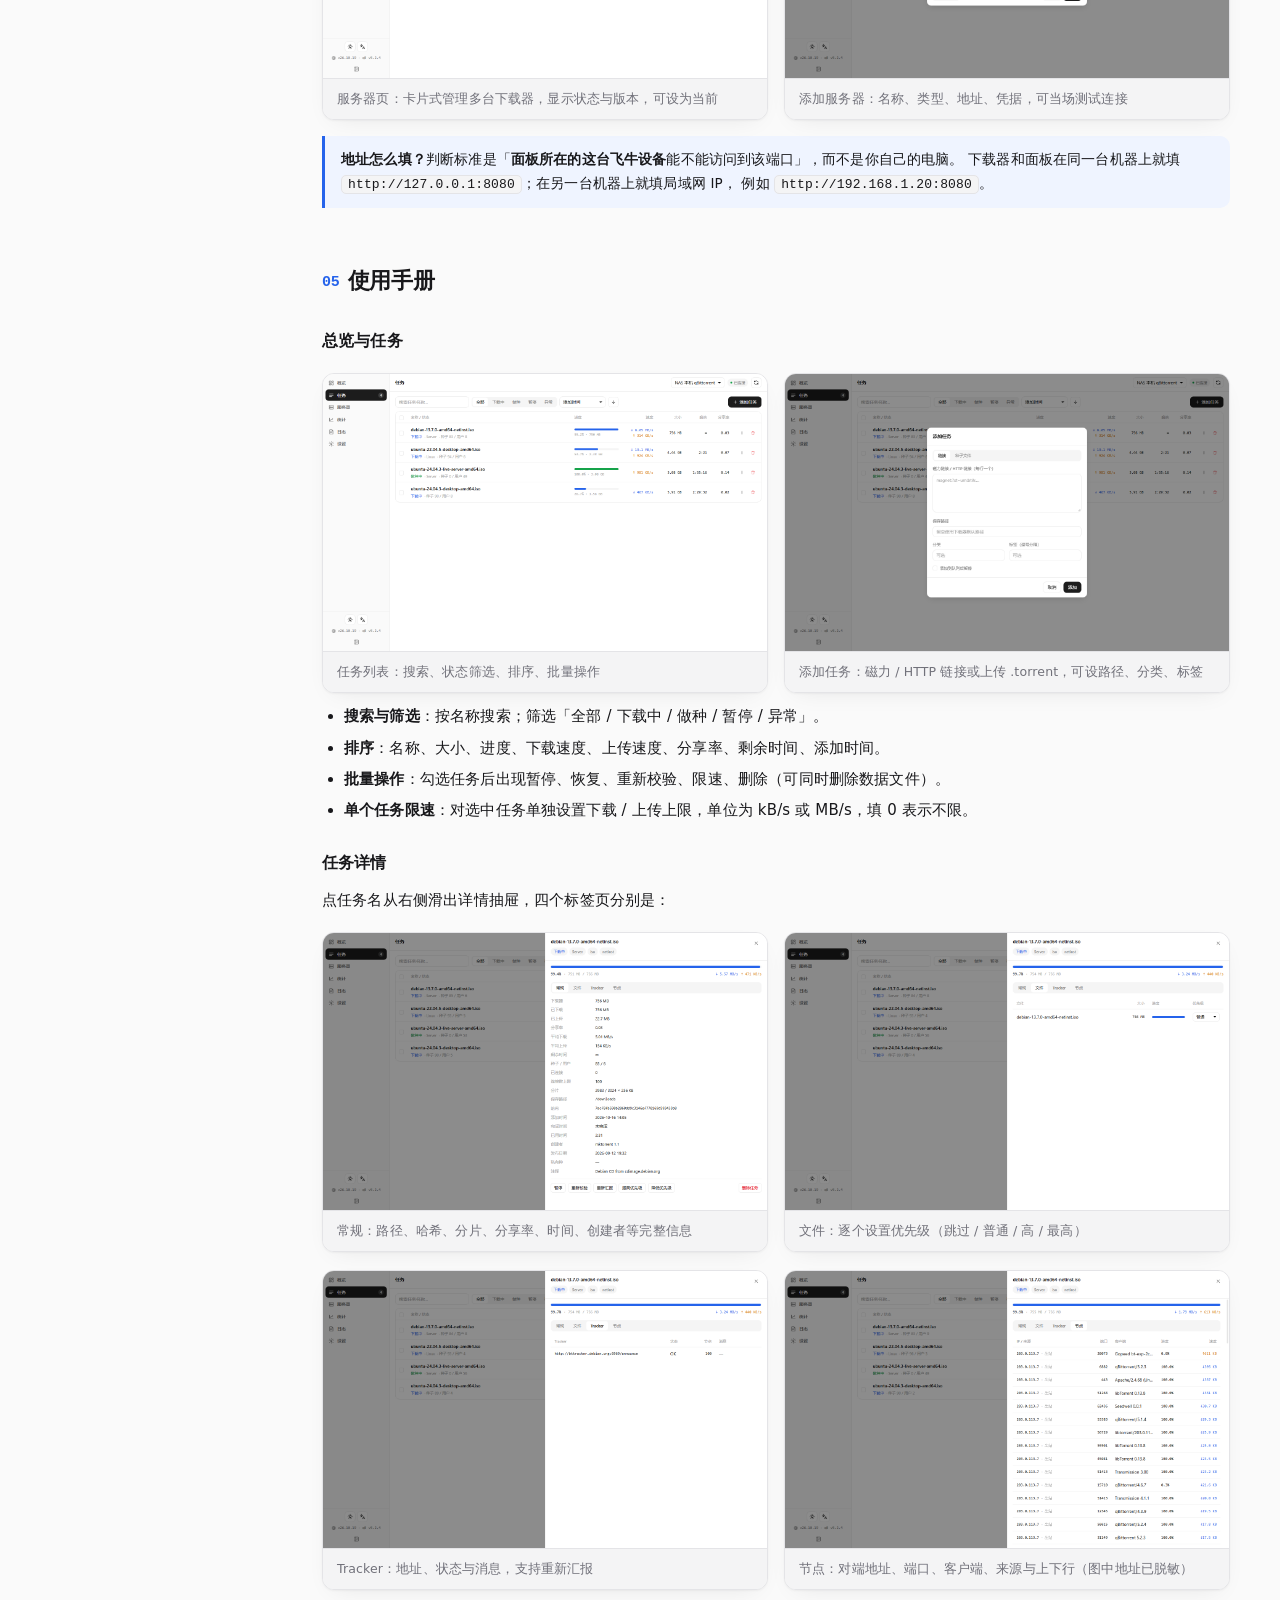
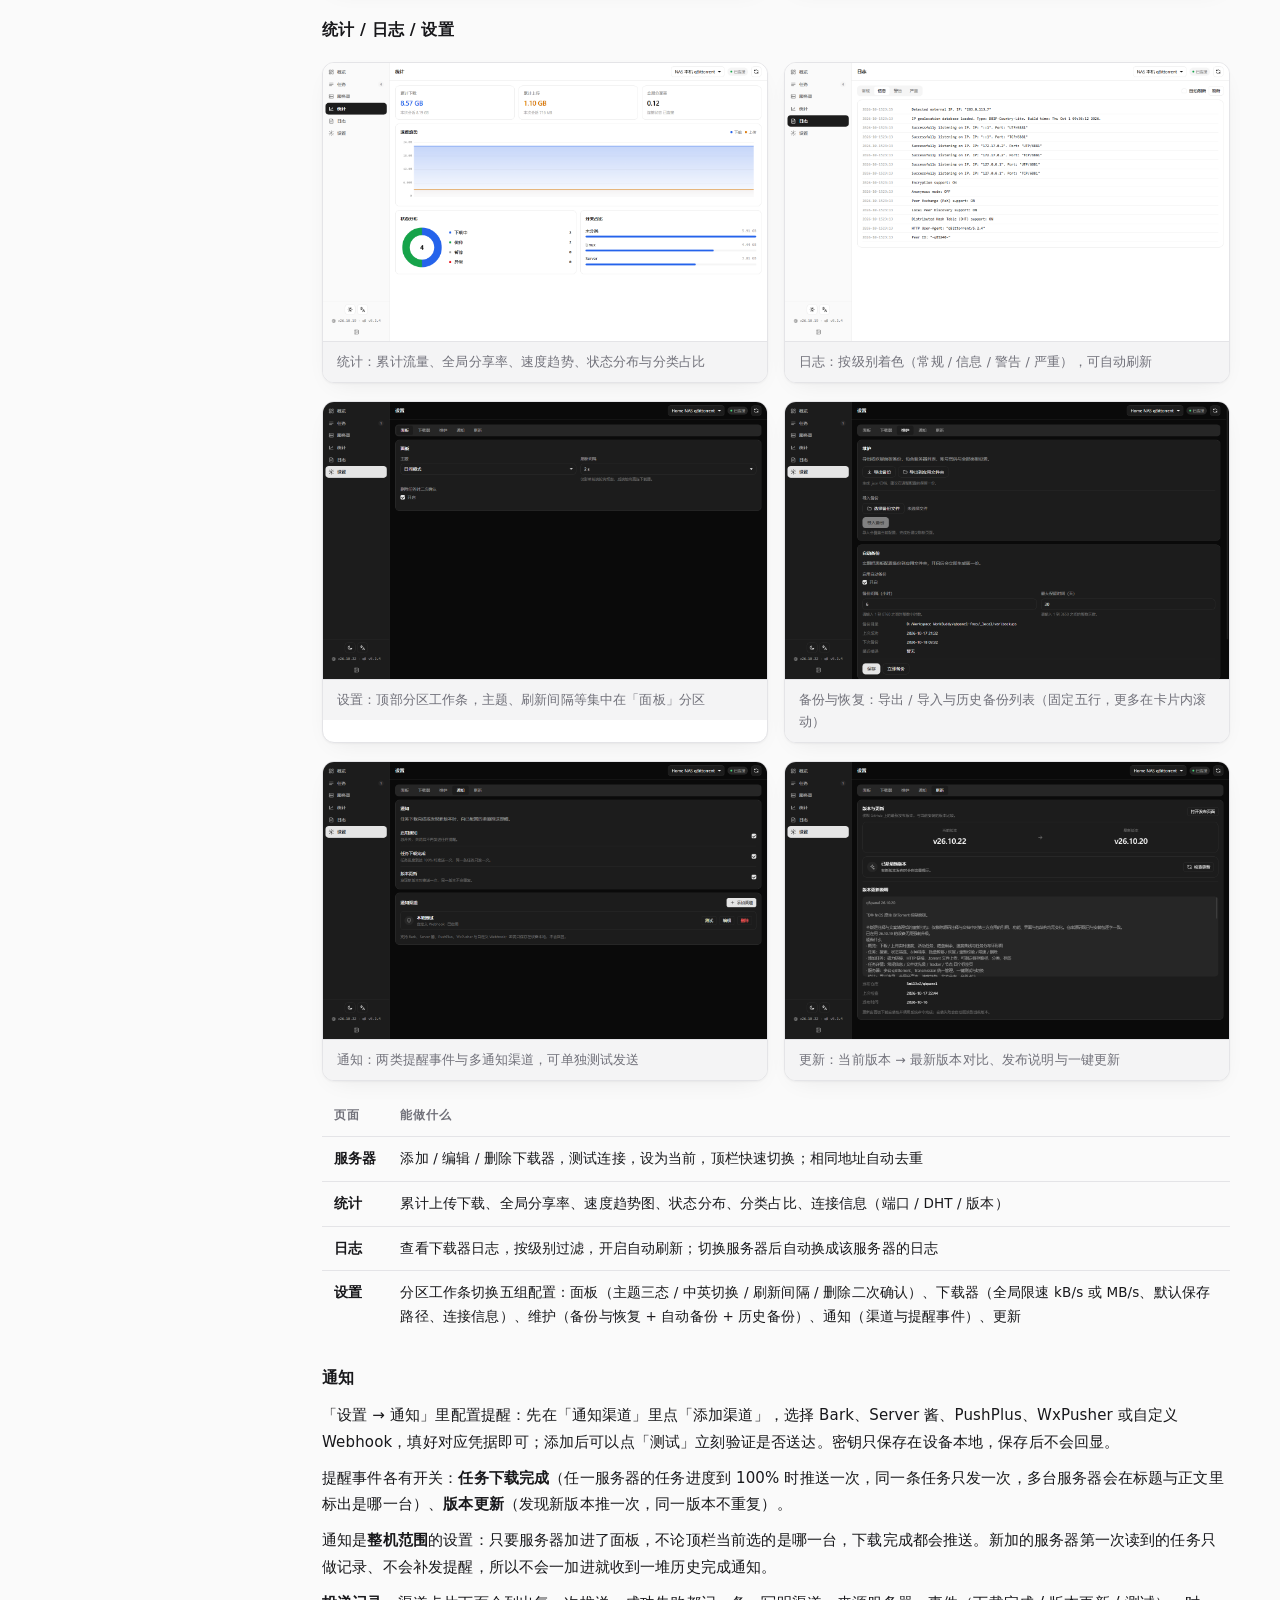
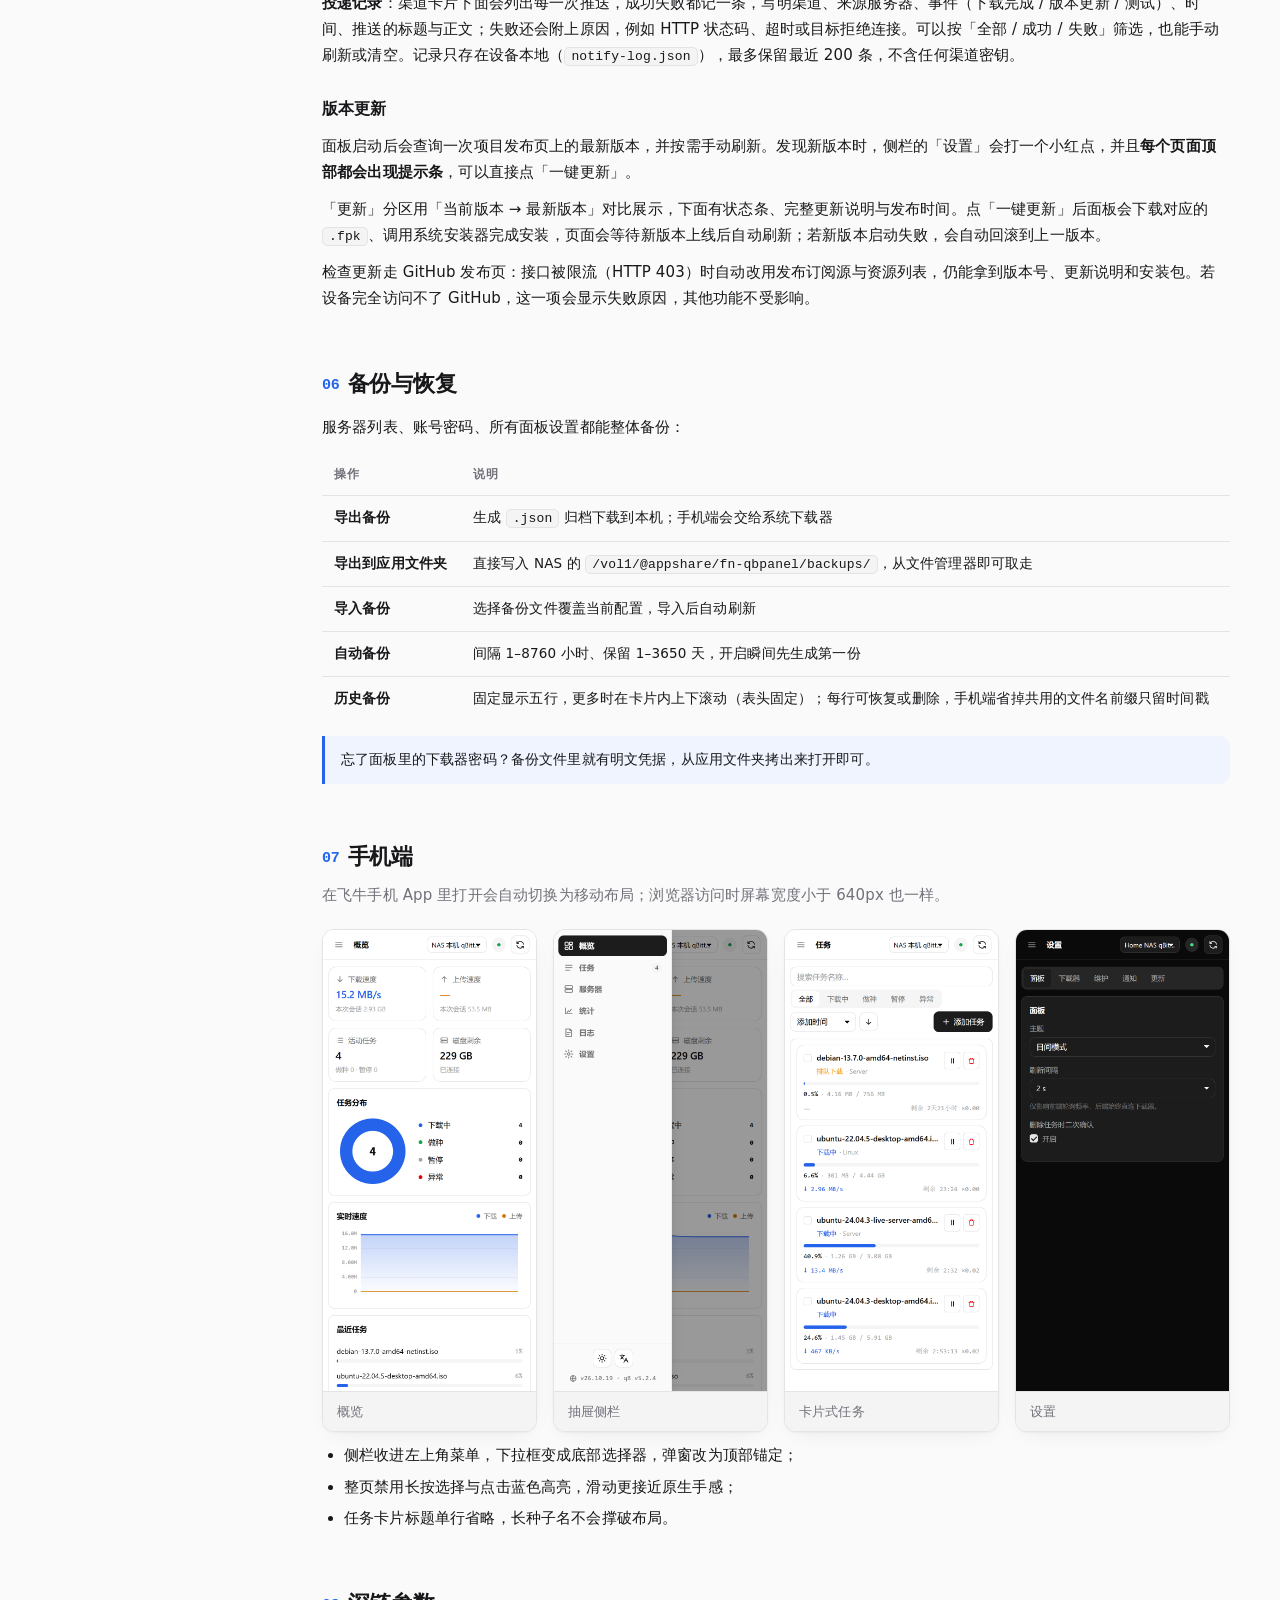
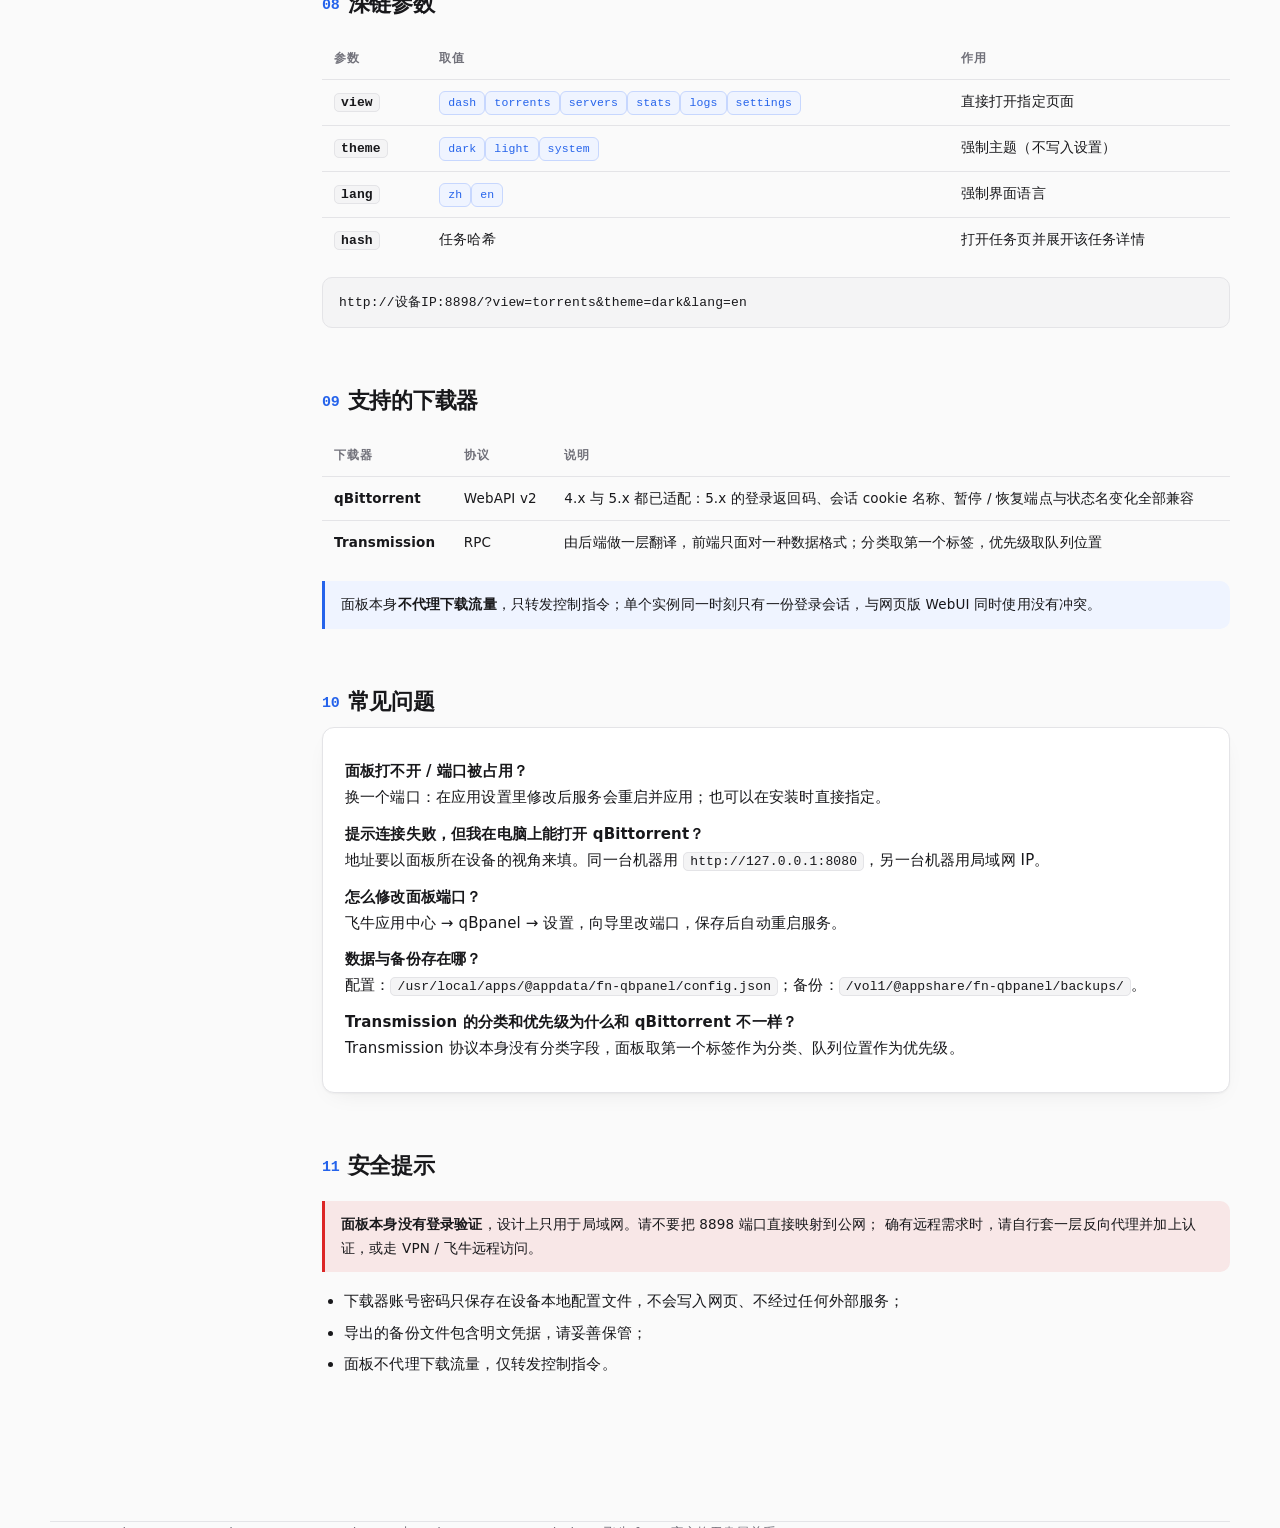
==== commit 3e7c6584: "fix(26.11.6): 进度条下载完直接显示 100% 去掉下载阶段封顶 99% 的人为限制：真下完就应该是 100%。  同时修掉百分比停不准的问题：安装请求返回时轮询最后一帧可能还没落地，进度" ====
--- a/docs/使用教程.html
+++ b/docs/使用教程.html
@@ -160,7 +160,7 @@
       <h1>qBpanel 使用教程</h1>
       <p class="sub">把 qBittorrent / Transmission 装进飞牛 fnOS 的桌面 —— 一个零依赖的 BitTorrent 控制面板，桌面与手机都好用。</p>
       <div class="badges">
-        <span class="badge p">版本 26.11.5</span>
+        <span class="badge p">版本 26.11.6</span>
         <span class="badge">飞牛 fnOS 原生应用（.fpk）</span>
         <span class="badge">x86 + ARM 通用</span>
         <span class="badge">Python 3 标准库 · Vue 3</span>
@@ -249,7 +249,7 @@
       <h3>方式二：命令行安装</h3>
       <pre><code># 把 fpk 传到设备上后执行
 printf 'wizard_backend_port=8898\n' &gt; /tmp/qbpanel.env
-sudo appcenter-cli install-fpk -e /tmp/qbpanel.env /path/to/fn-qbpanel-26.11.5-fnos-all.fpk</code></pre>
+sudo appcenter-cli install-fpk -e /tmp/qbpanel.env /path/to/fn-qbpanel-26.11.6-fnos-all.fpk</code></pre>
       <div class="callout warn">
         <b>两个小坑：</b>命令行安装必须提供环境变量文件（<code class="inl">-e</code>），否则会报
         <code class="inl">Something wrong with environment variables</code>；另外
@@ -485,7 +485,7 @@
 </div>
 
 <footer class="wrap">
-  qBpanel 26.11.5 · MIT License © 2026 Smi13zZ · 与 qBittorrent、Transmission、飞牛 fnOS 官方均无隶属关系。
+  qBpanel 26.11.6 · MIT License © 2026 Smi13zZ · 与 qBittorrent、Transmission、飞牛 fnOS 官方均无隶属关系。
 </footer>
 
 </body>
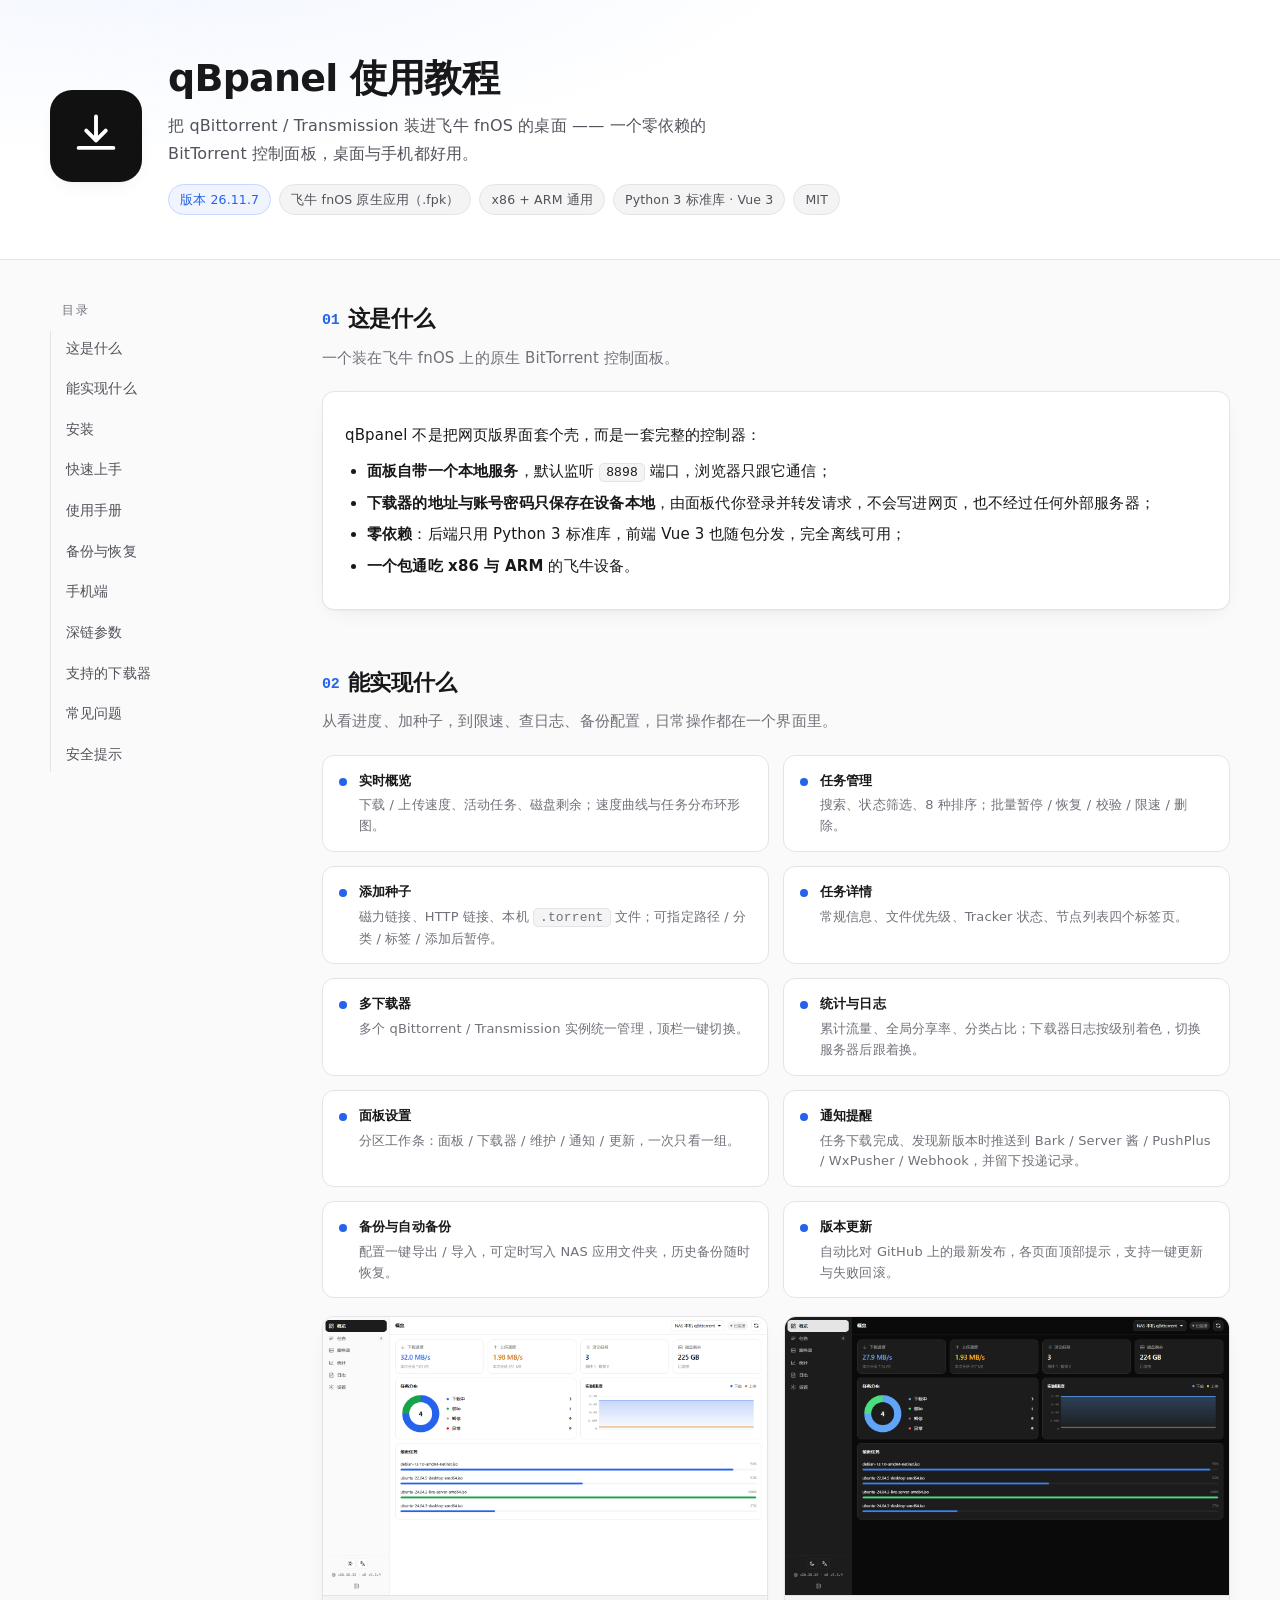
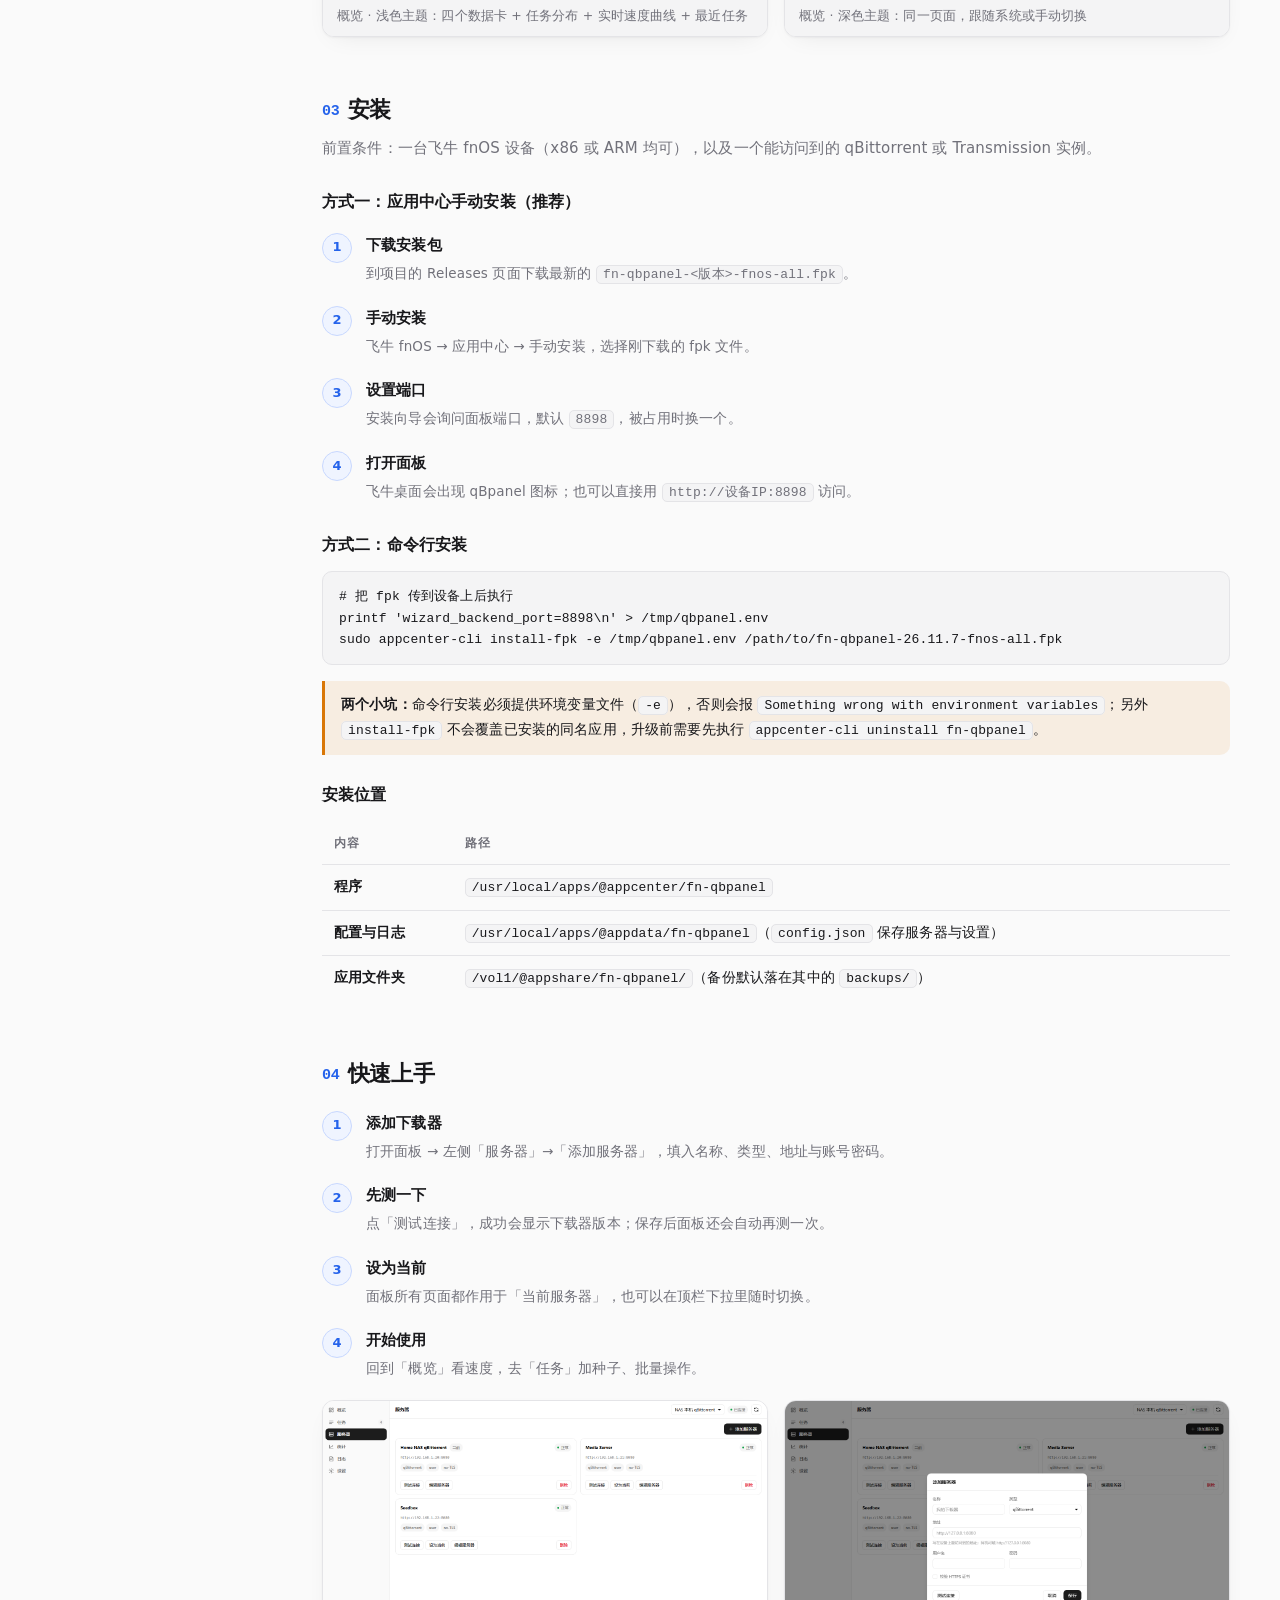
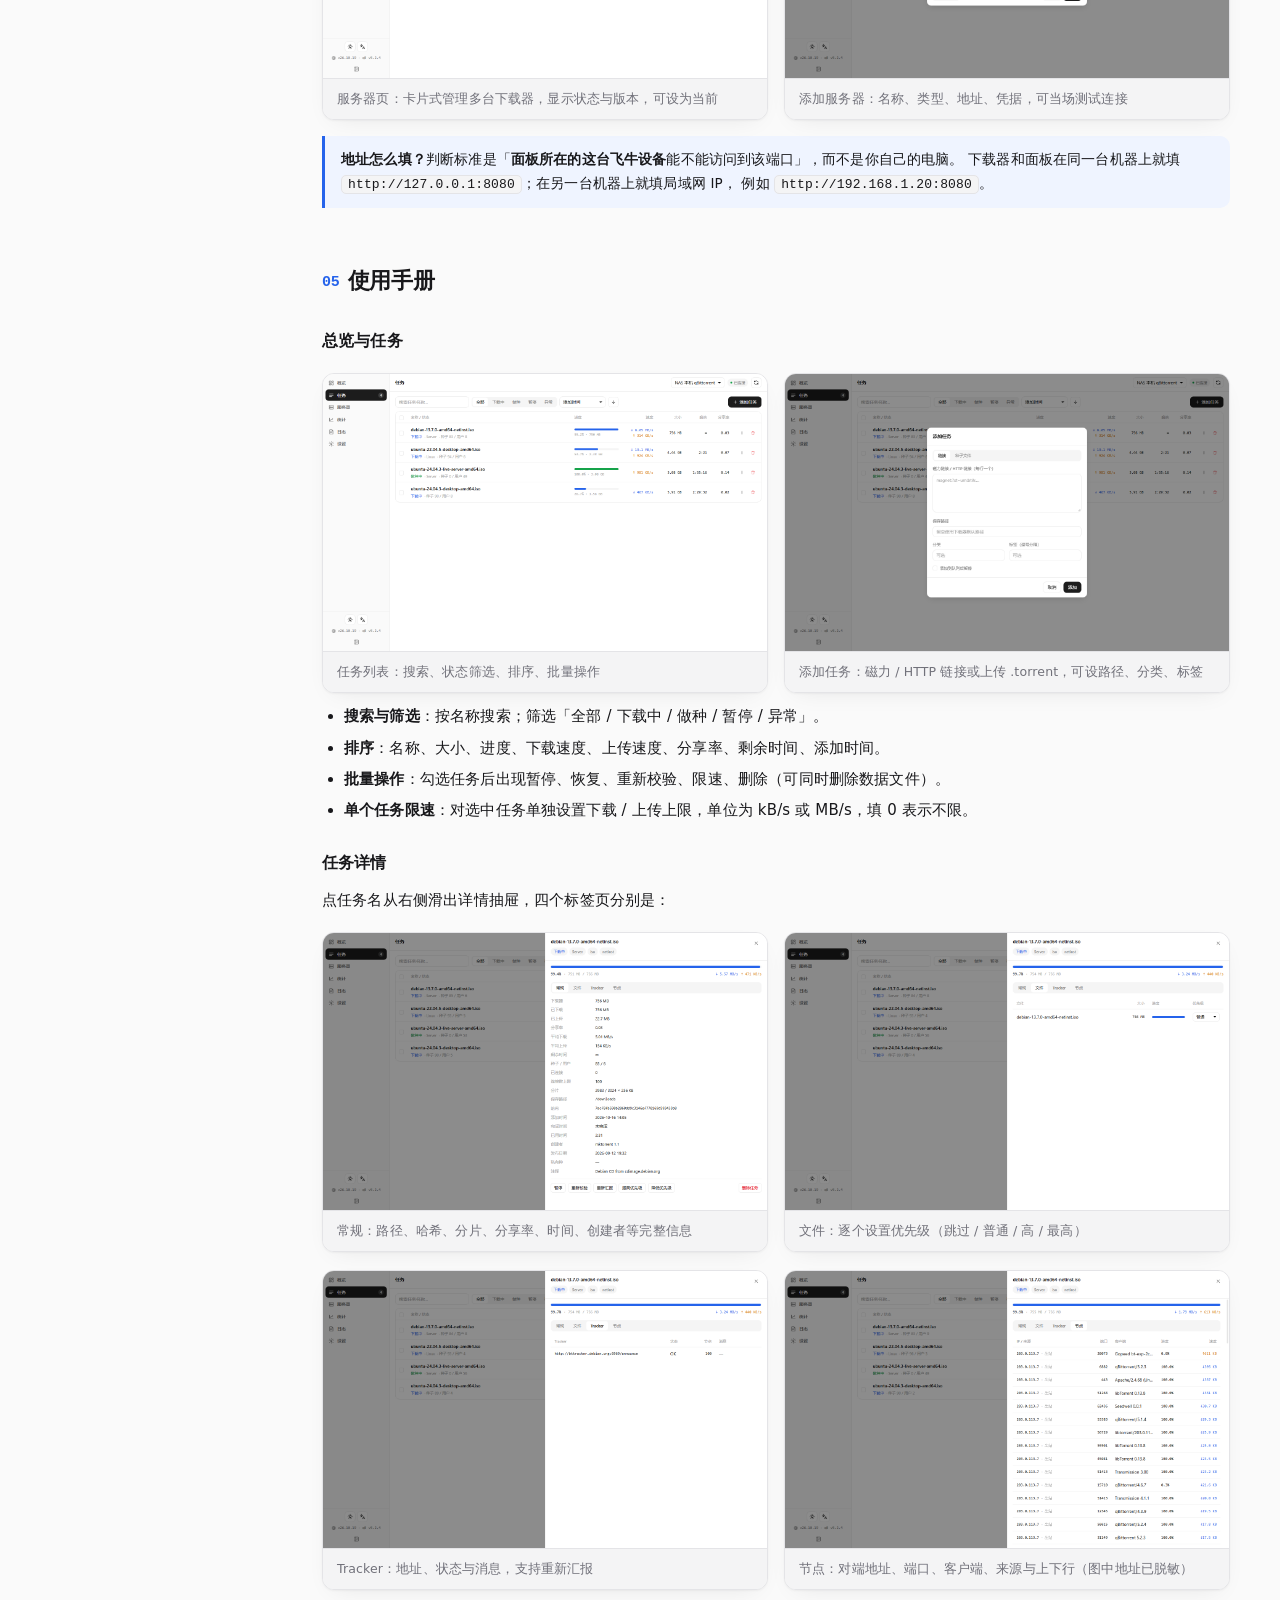
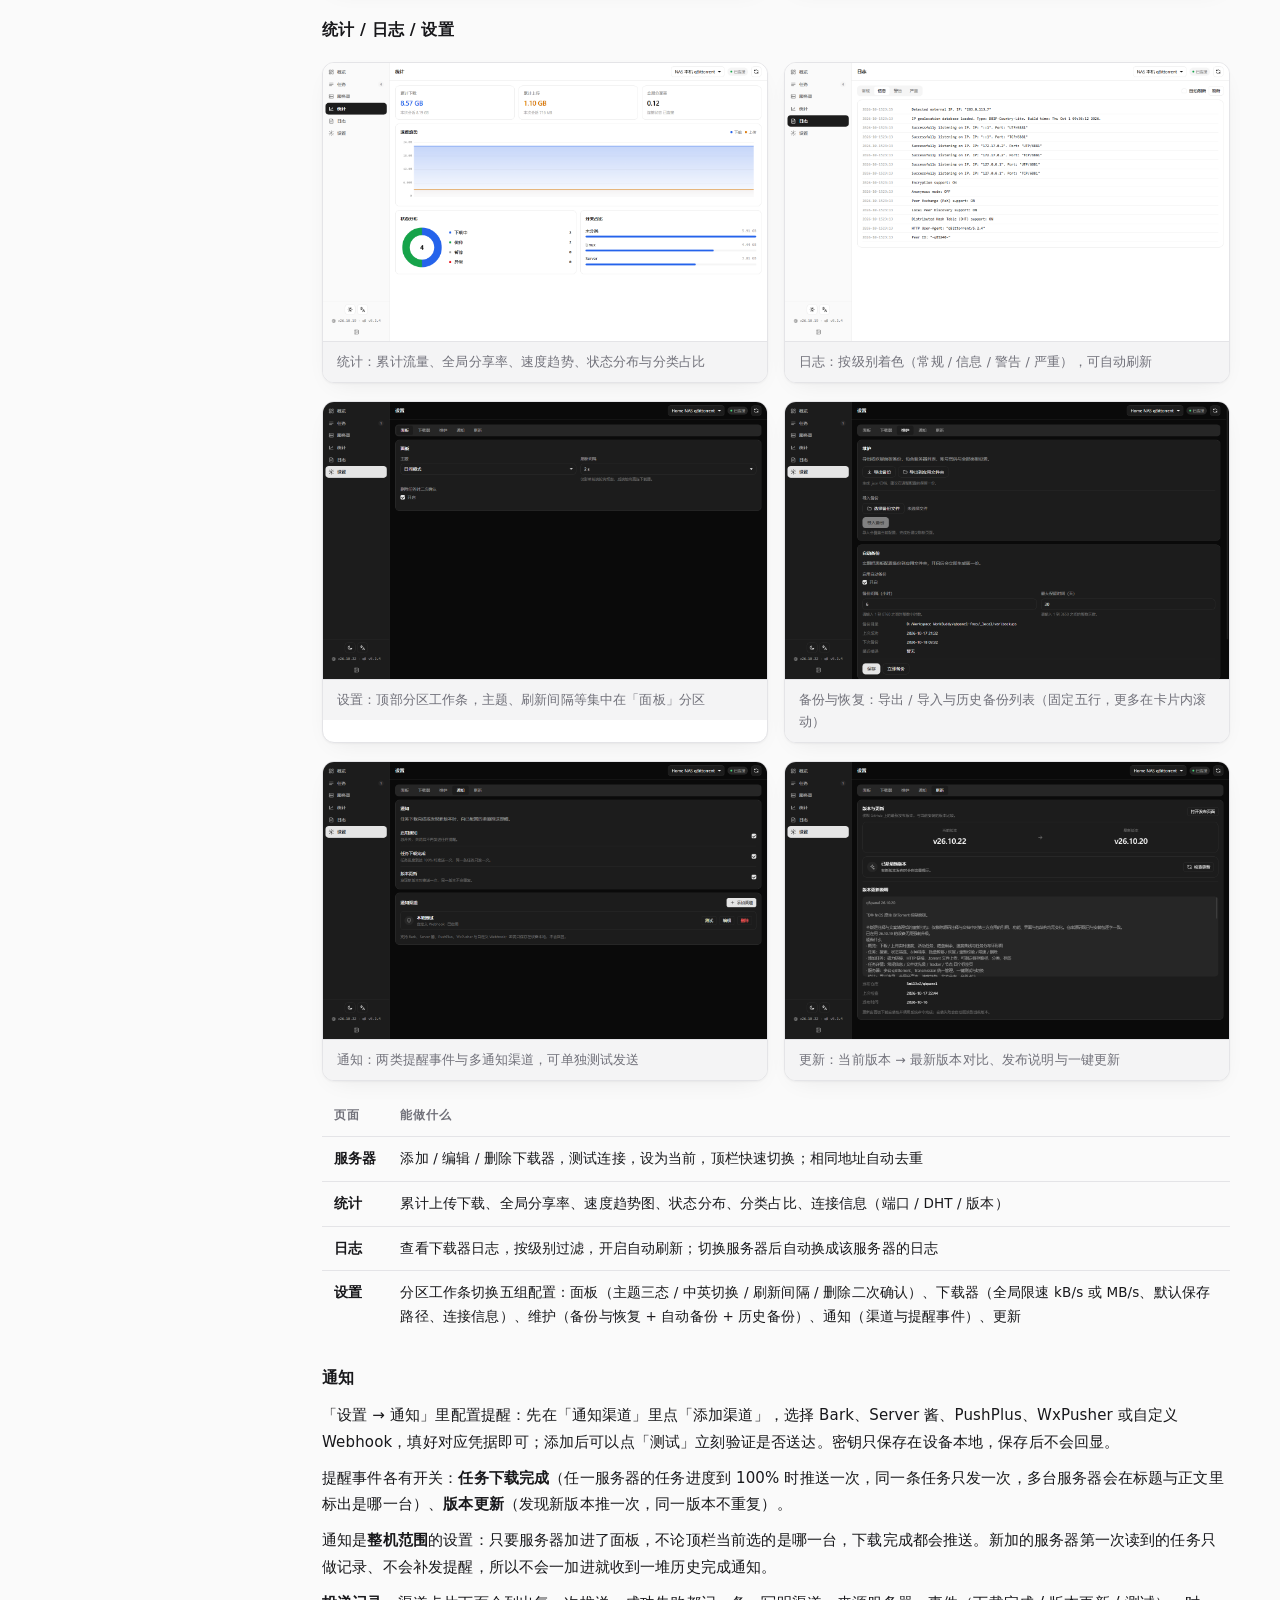
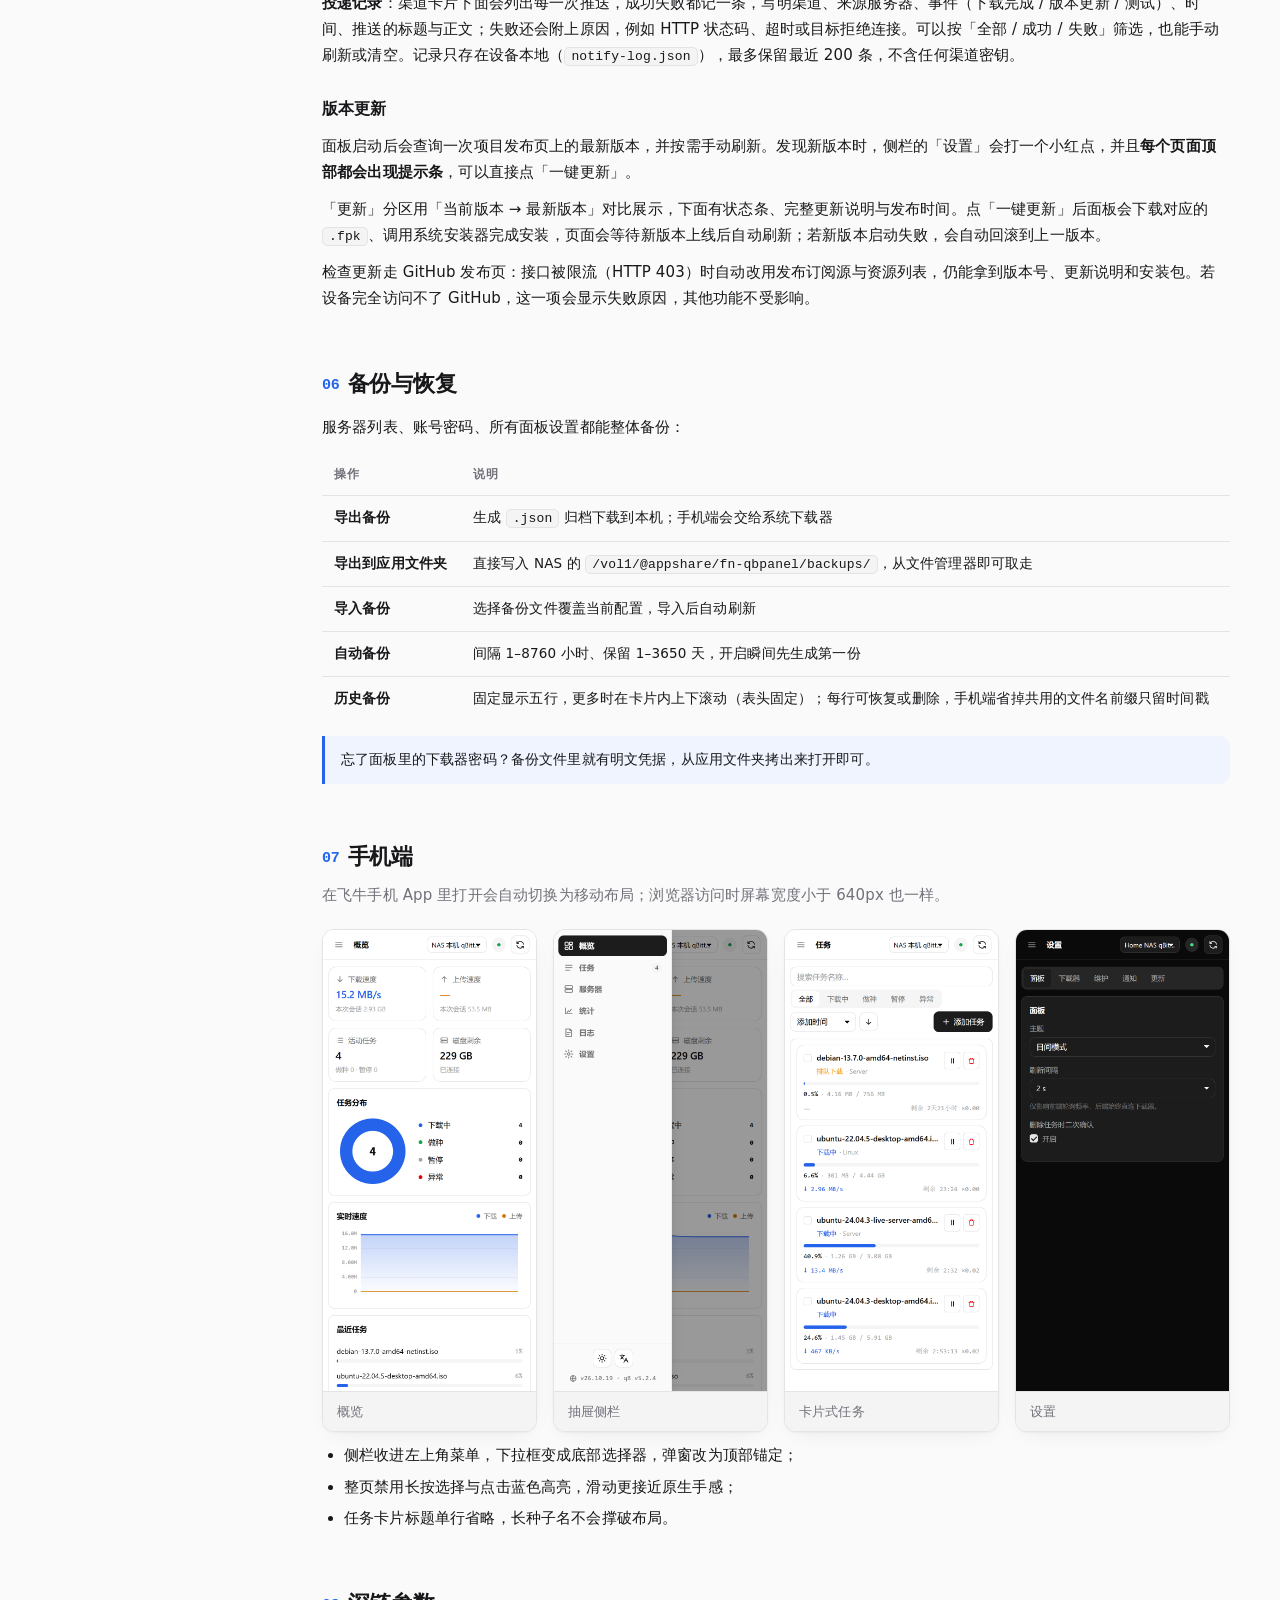
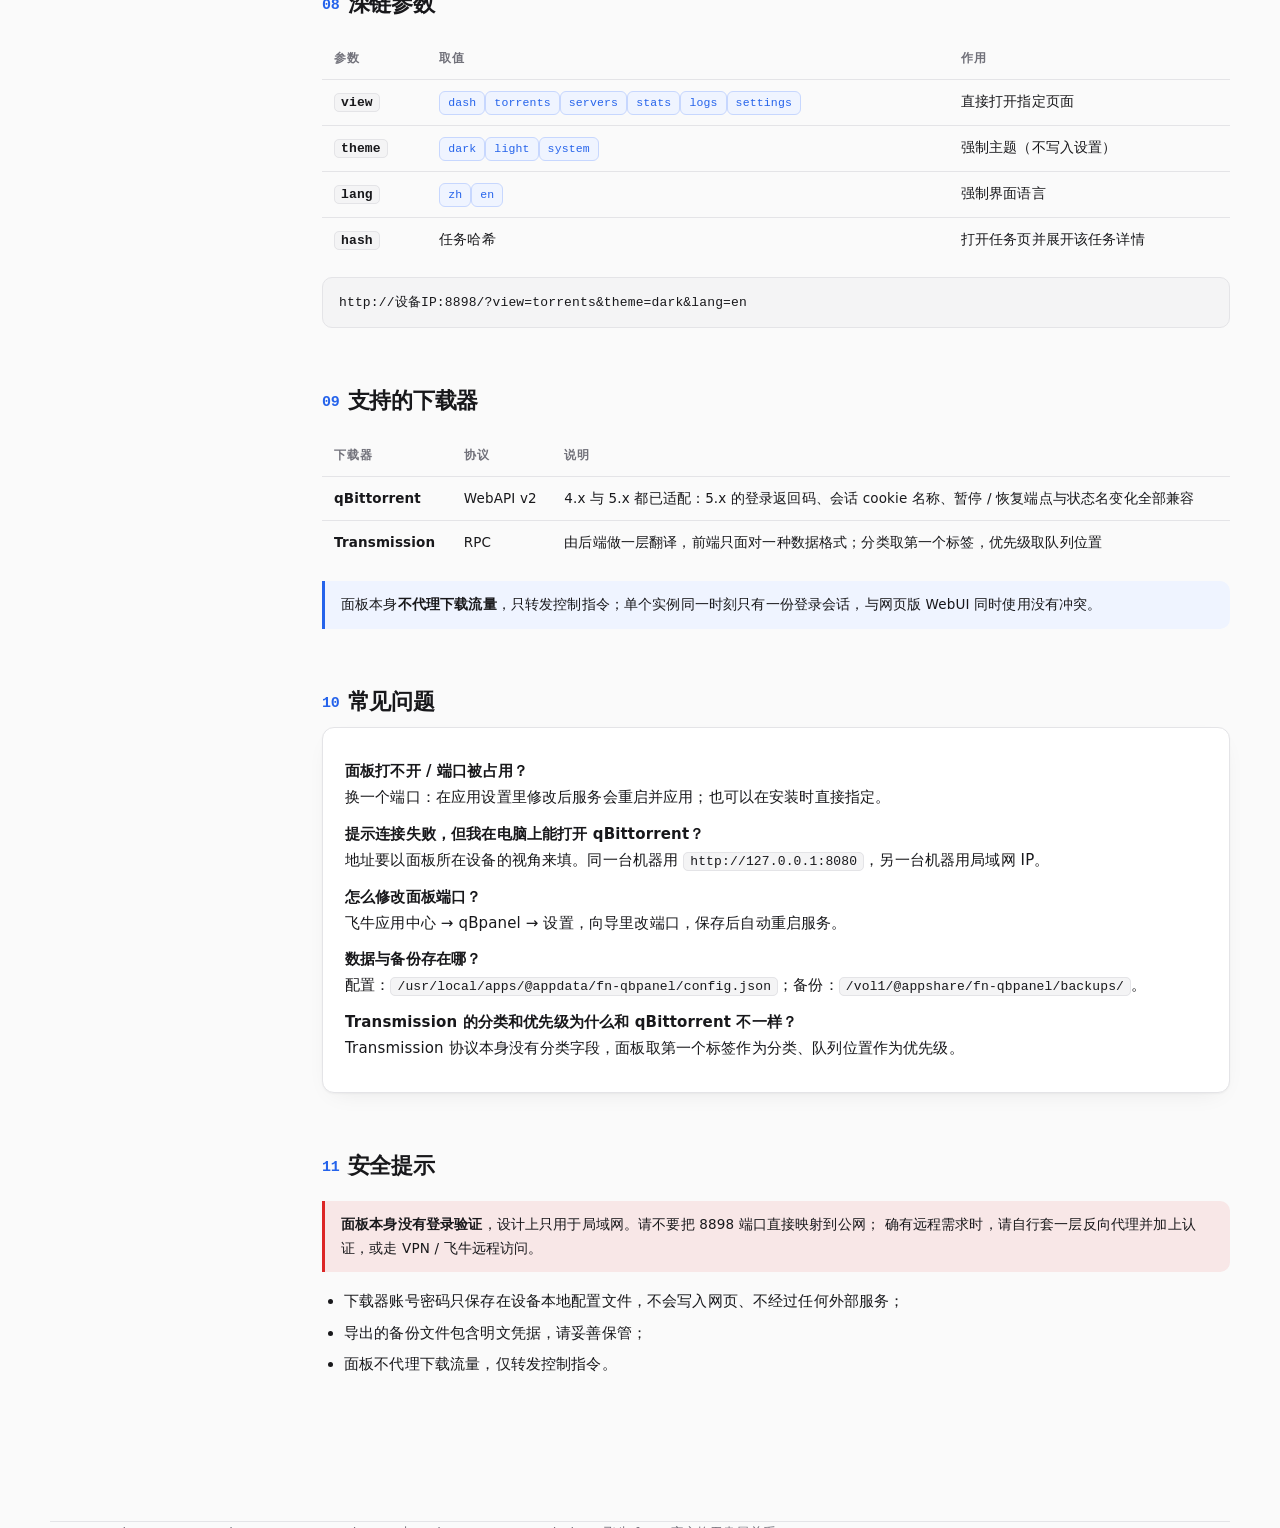
==== commit 8dc03efe: "fix(26.11.7): 手机端弹窗上下留白收紧 三处叠加导致按钮下方一大块空白： - .modal-wrap 顶部偏移 8vh（956px 屏 = 57px）太高 - .modal 自带 padd" ====
--- a/docs/使用教程.html
+++ b/docs/使用教程.html
@@ -160,7 +160,7 @@
       <h1>qBpanel 使用教程</h1>
       <p class="sub">把 qBittorrent / Transmission 装进飞牛 fnOS 的桌面 —— 一个零依赖的 BitTorrent 控制面板，桌面与手机都好用。</p>
       <div class="badges">
-        <span class="badge p">版本 26.11.6</span>
+        <span class="badge p">版本 26.11.7</span>
         <span class="badge">飞牛 fnOS 原生应用（.fpk）</span>
         <span class="badge">x86 + ARM 通用</span>
         <span class="badge">Python 3 标准库 · Vue 3</span>
@@ -249,7 +249,7 @@
       <h3>方式二：命令行安装</h3>
       <pre><code># 把 fpk 传到设备上后执行
 printf 'wizard_backend_port=8898\n' &gt; /tmp/qbpanel.env
-sudo appcenter-cli install-fpk -e /tmp/qbpanel.env /path/to/fn-qbpanel-26.11.6-fnos-all.fpk</code></pre>
+sudo appcenter-cli install-fpk -e /tmp/qbpanel.env /path/to/fn-qbpanel-26.11.7-fnos-all.fpk</code></pre>
       <div class="callout warn">
         <b>两个小坑：</b>命令行安装必须提供环境变量文件（<code class="inl">-e</code>），否则会报
         <code class="inl">Something wrong with environment variables</code>；另外
@@ -485,7 +485,7 @@
 </div>
 
 <footer class="wrap">
-  qBpanel 26.11.6 · MIT License © 2026 Smi13zZ · 与 qBittorrent、Transmission、飞牛 fnOS 官方均无隶属关系。
+  qBpanel 26.11.7 · MIT License © 2026 Smi13zZ · 与 qBittorrent、Transmission、飞牛 fnOS 官方均无隶属关系。
 </footer>
 
 </body>
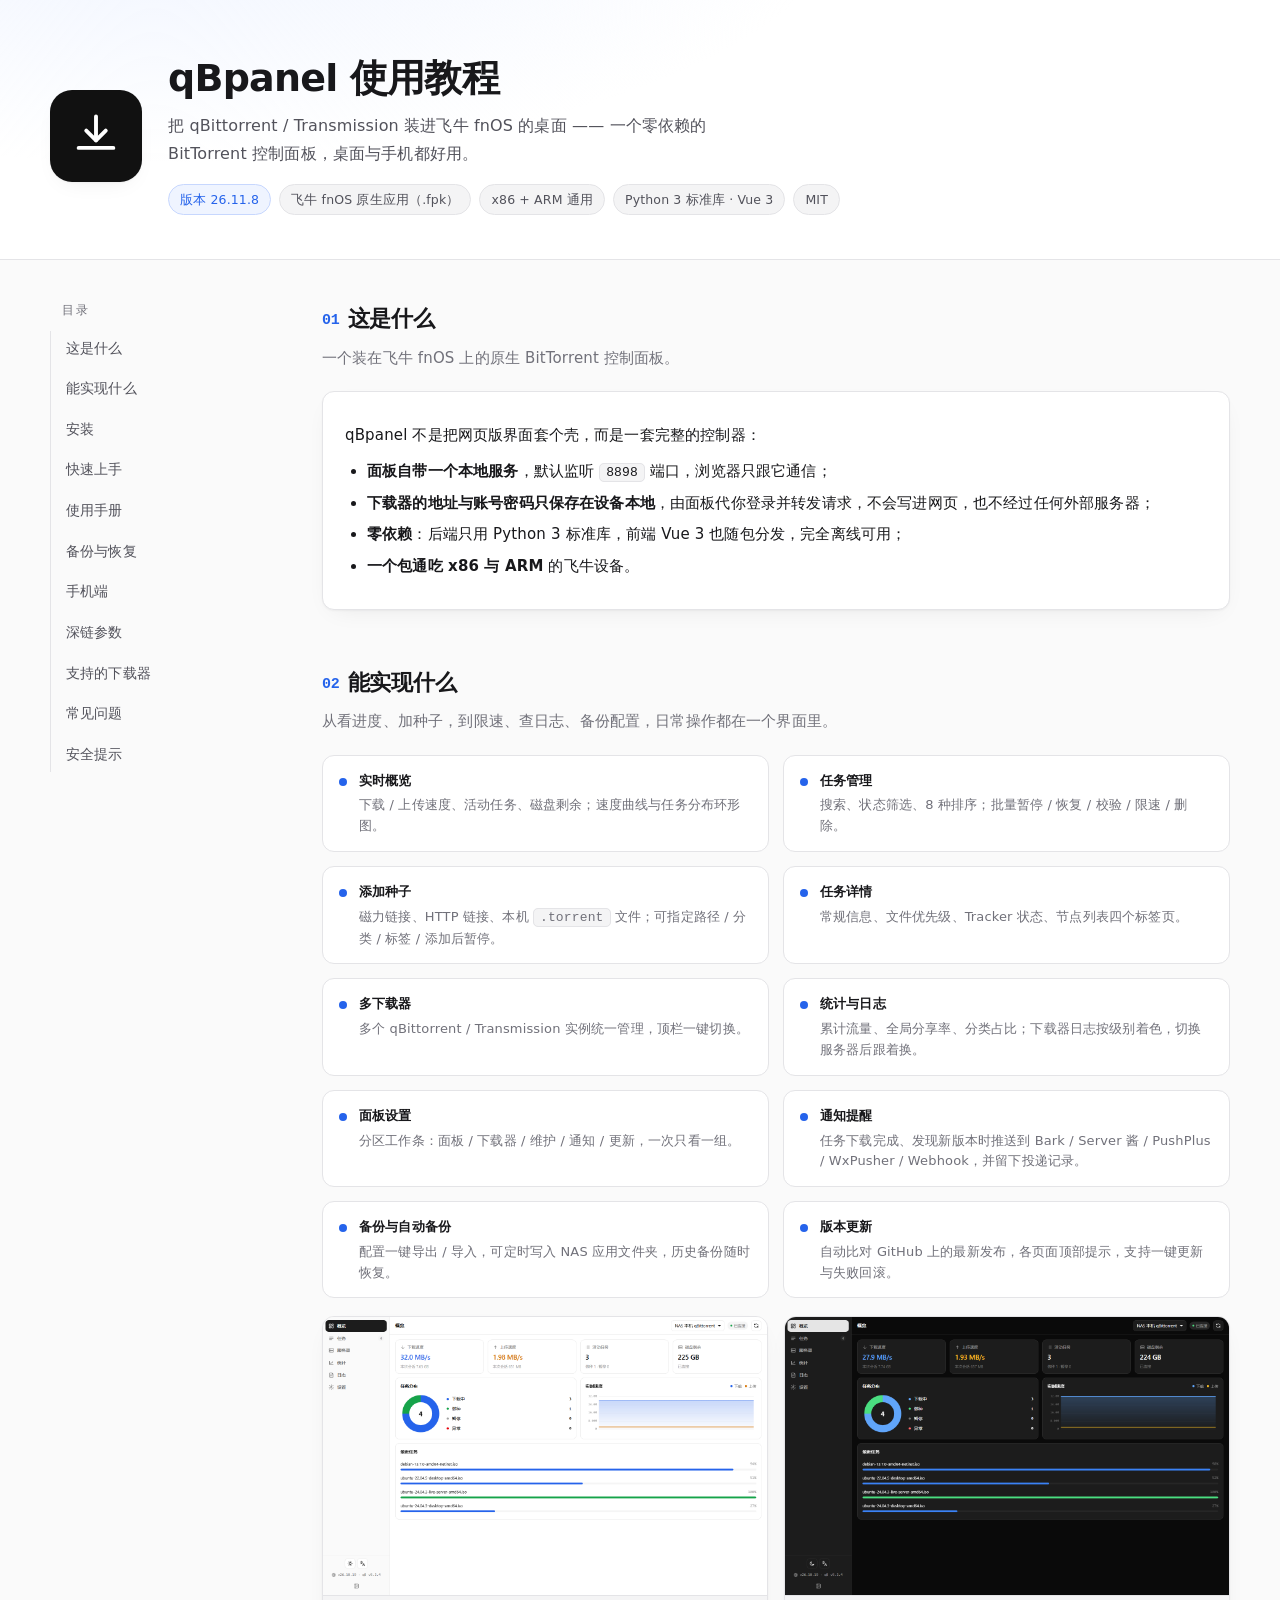
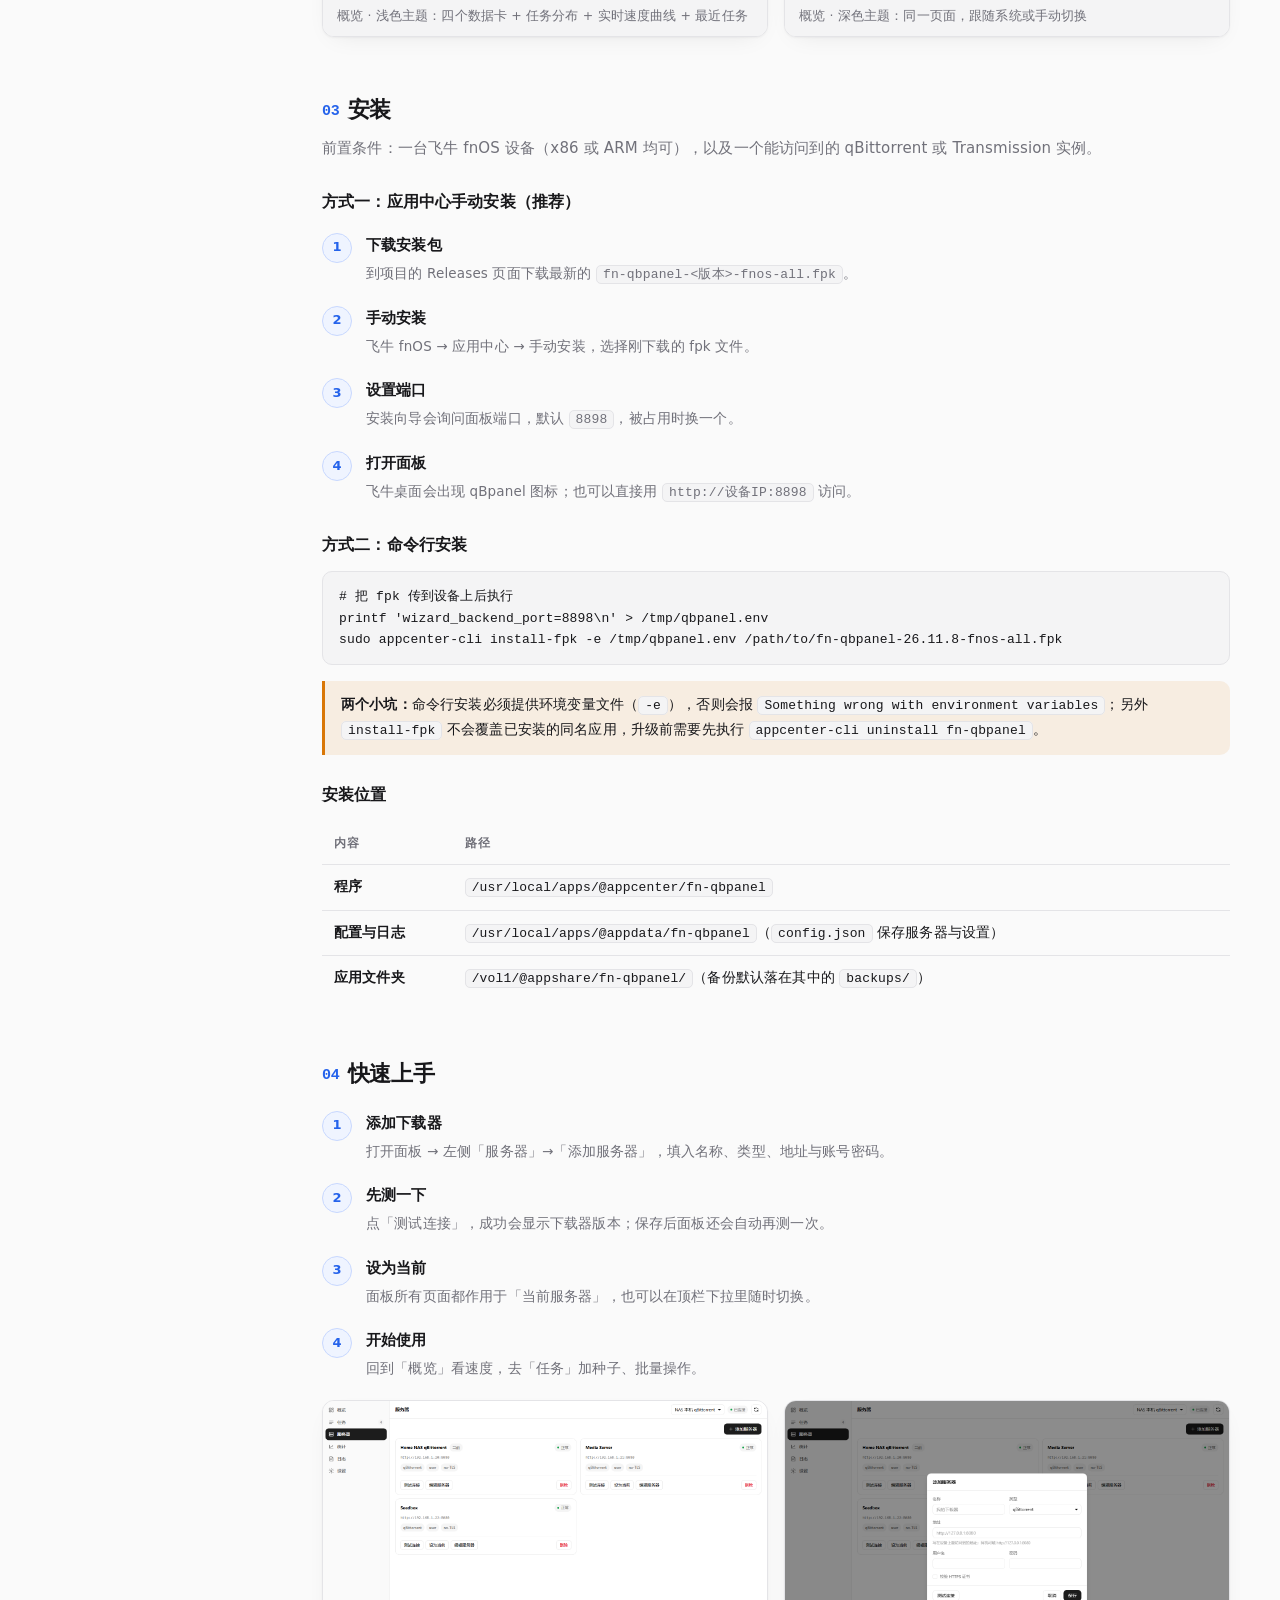
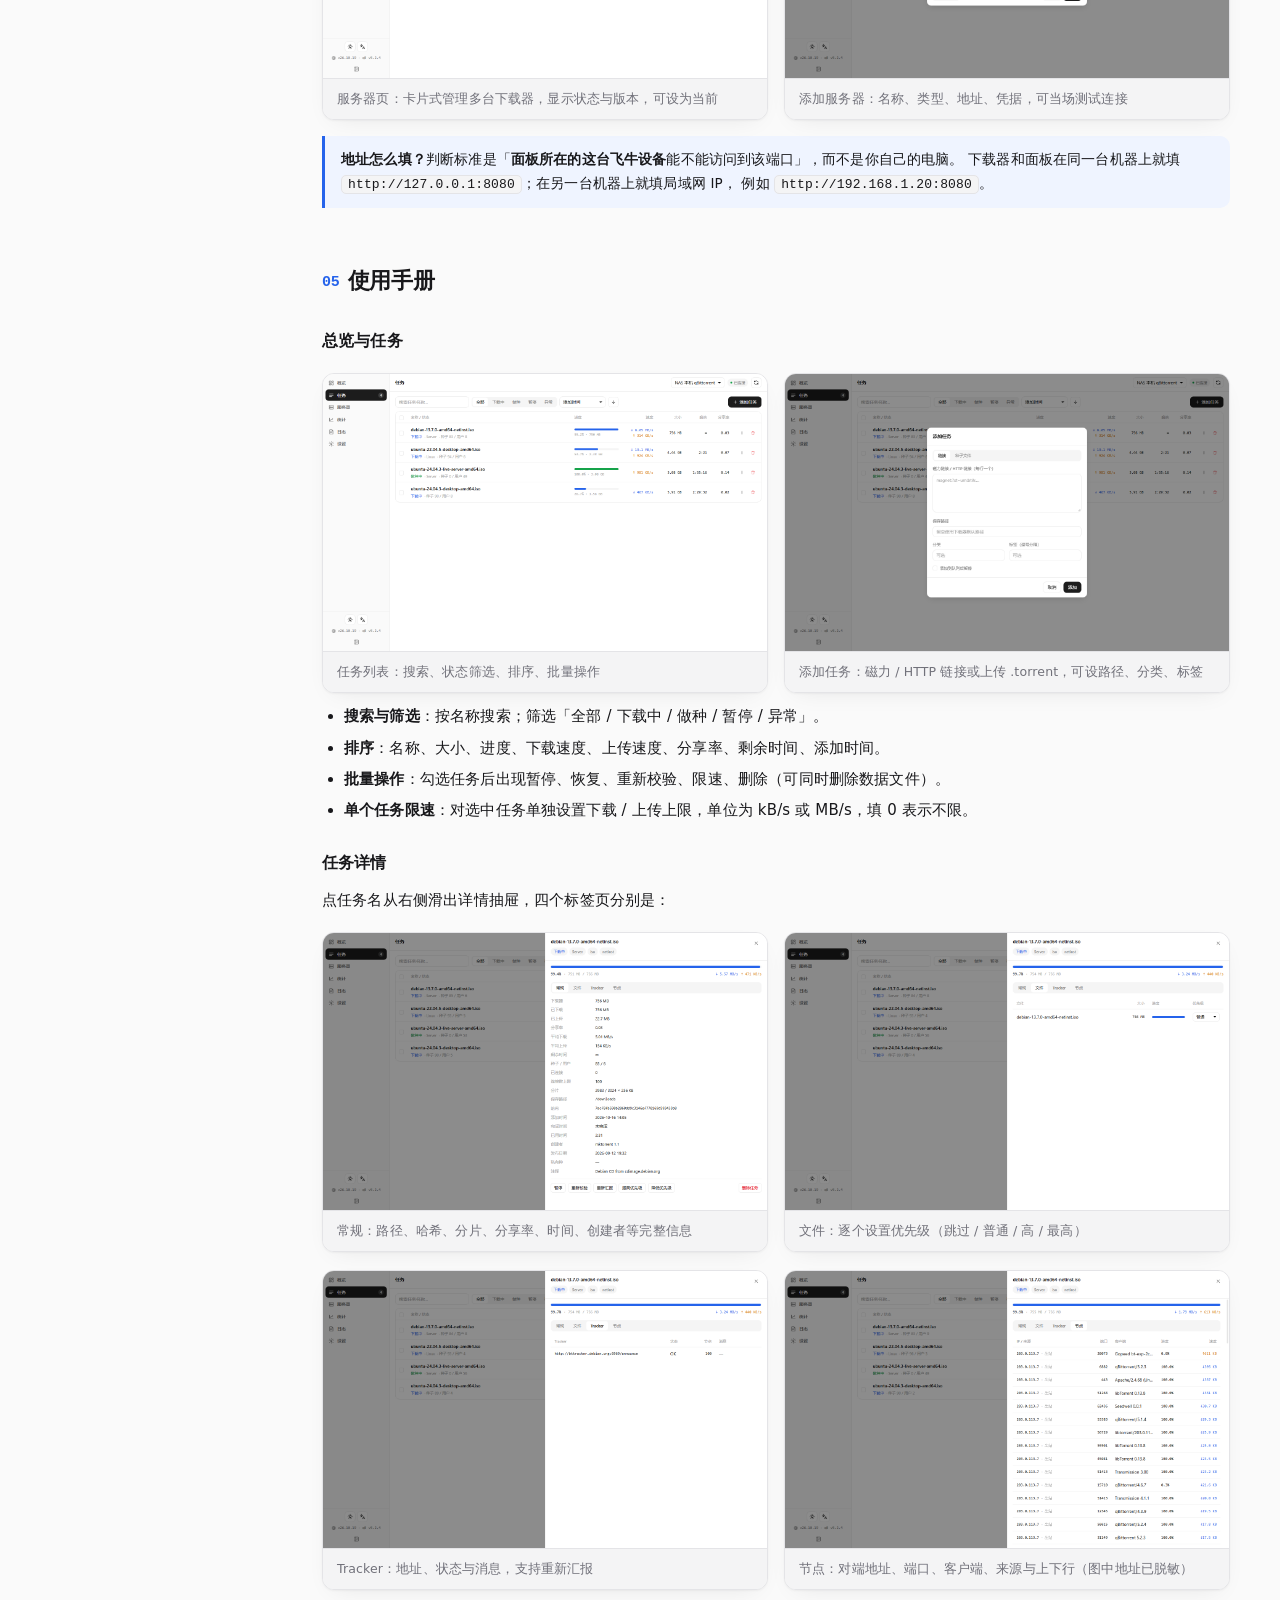
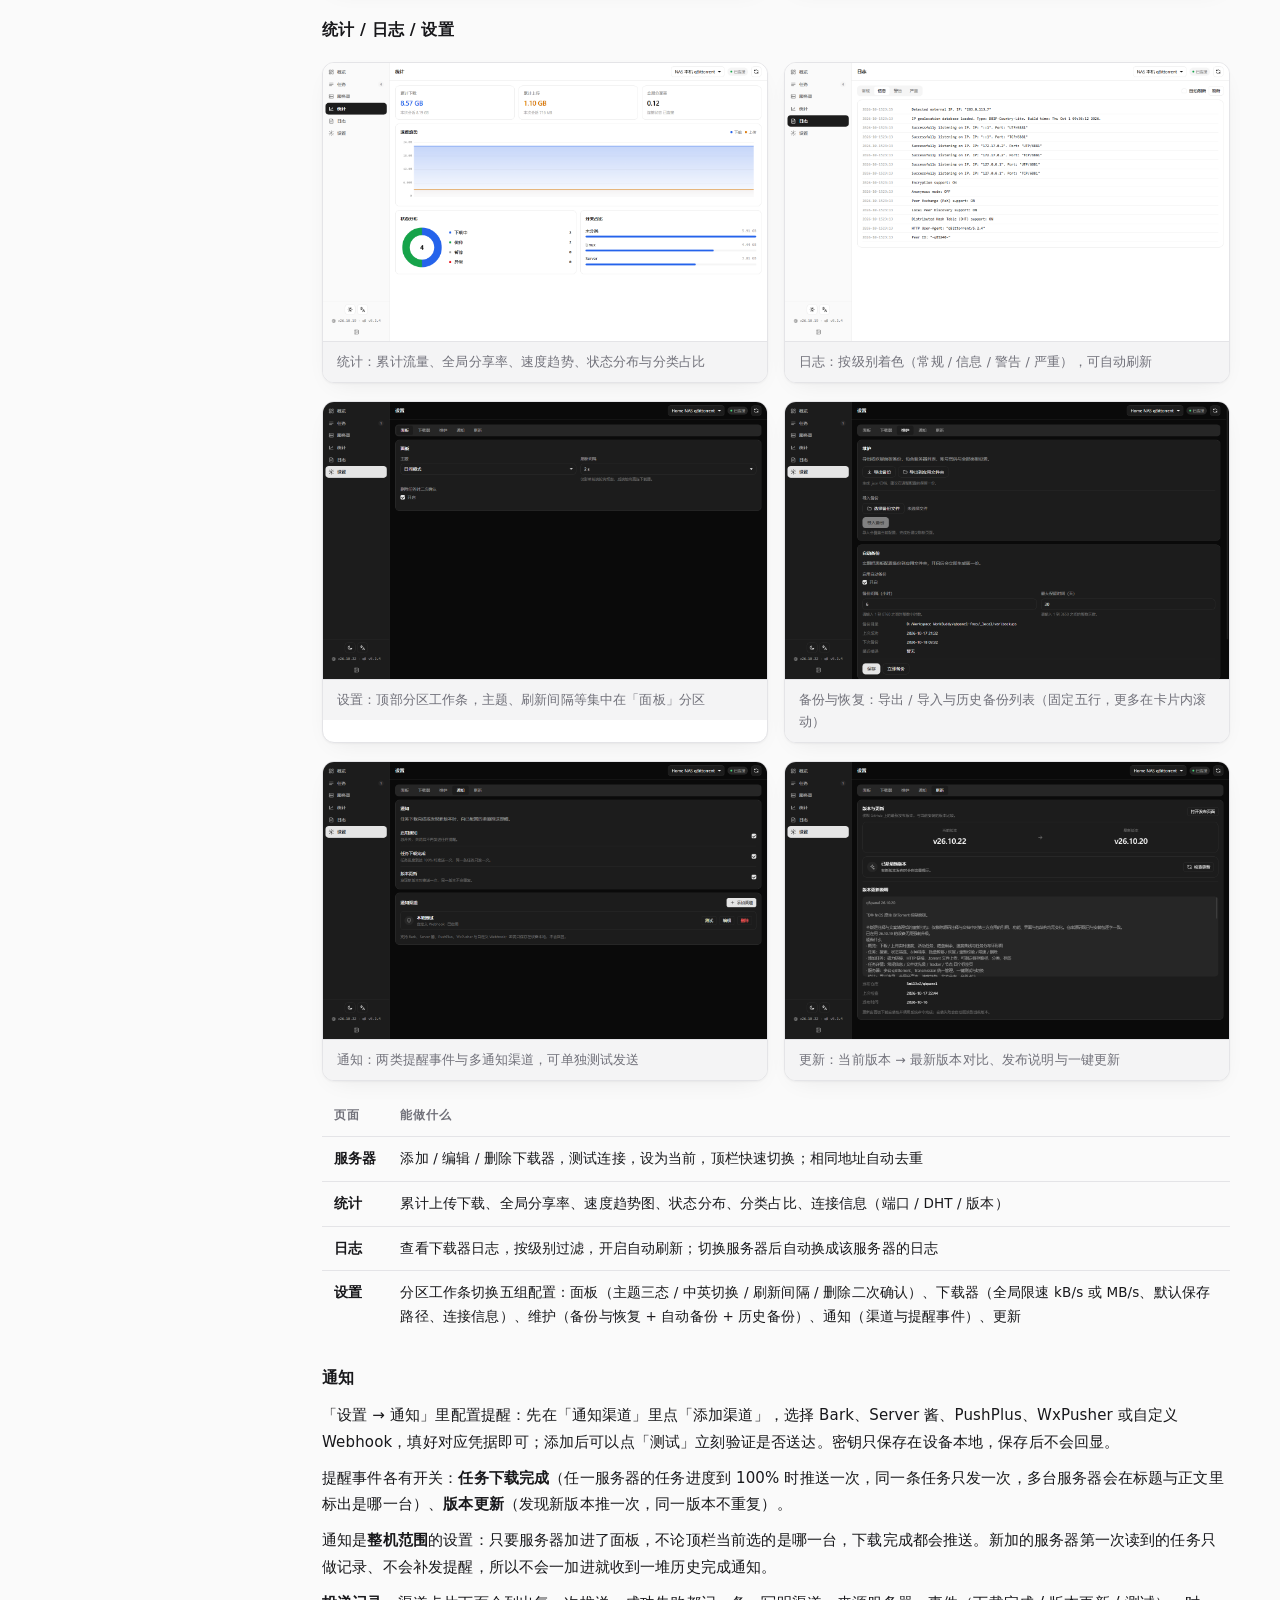
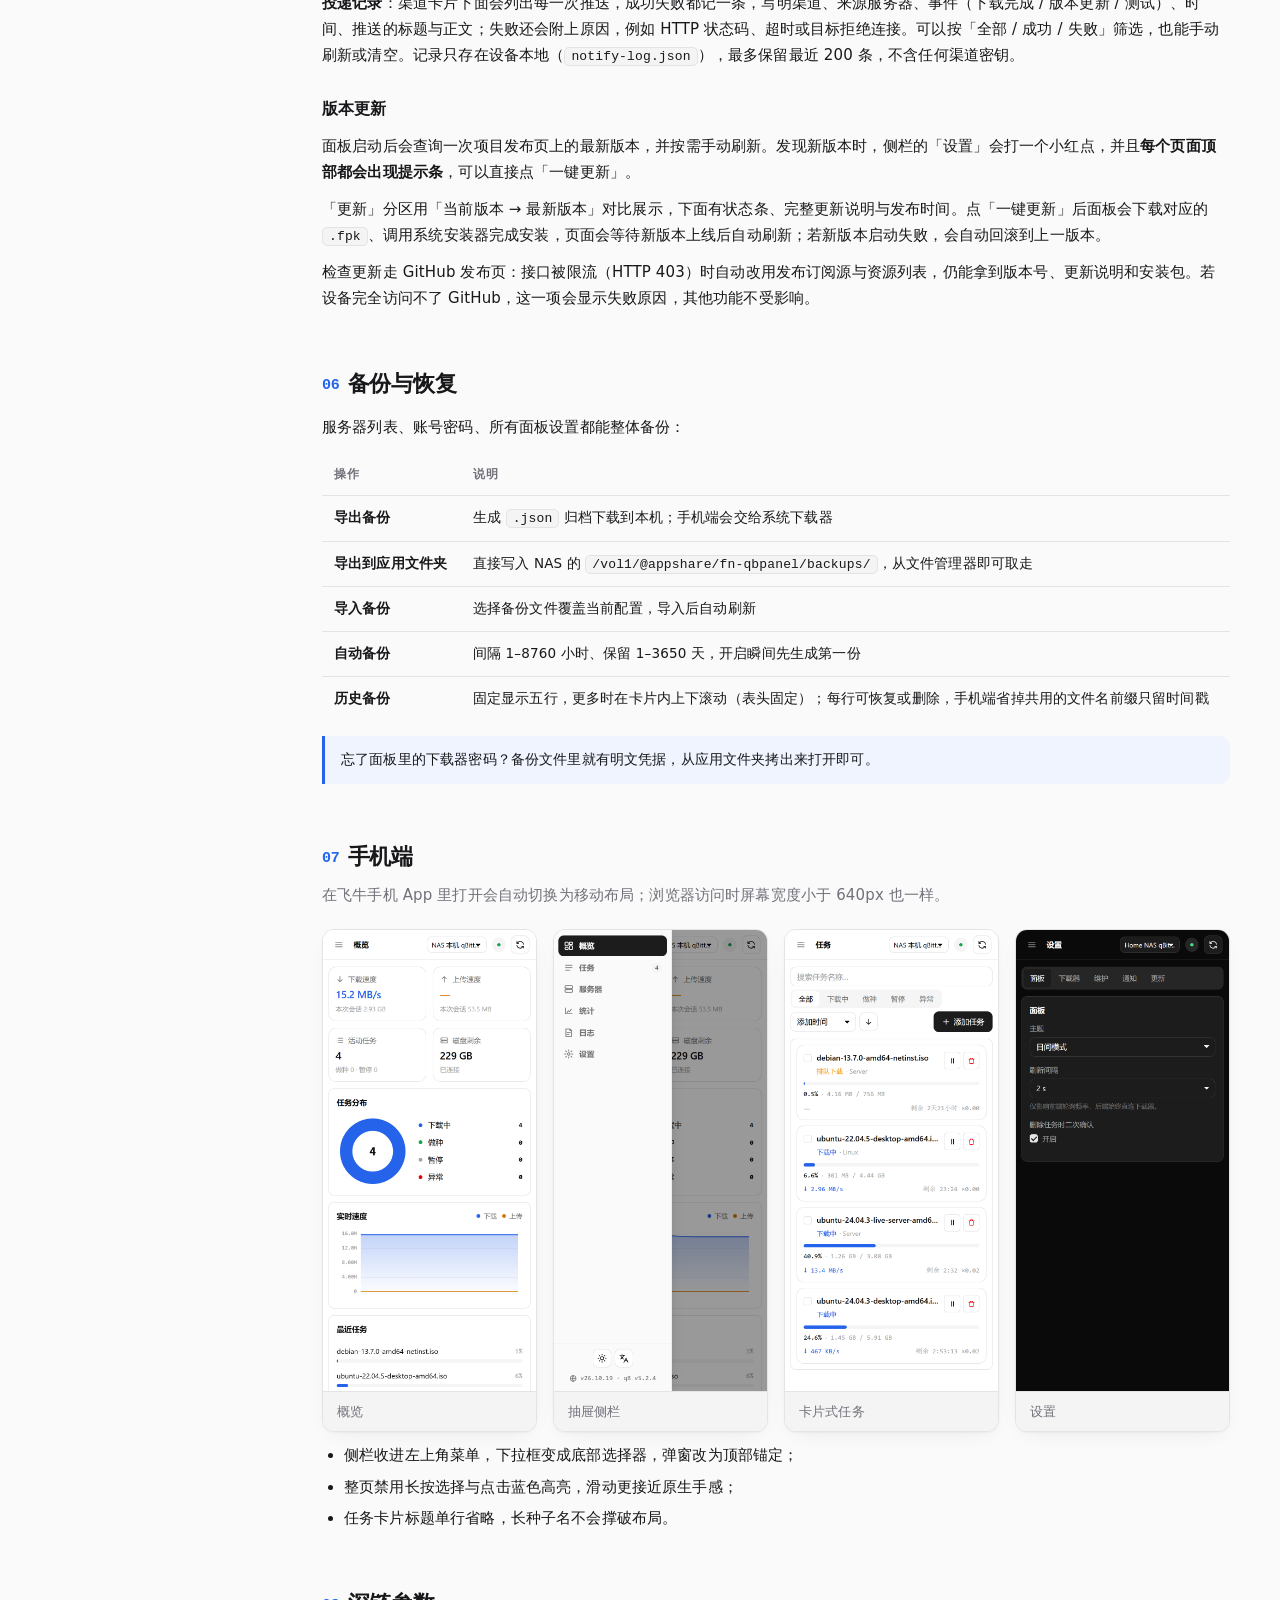
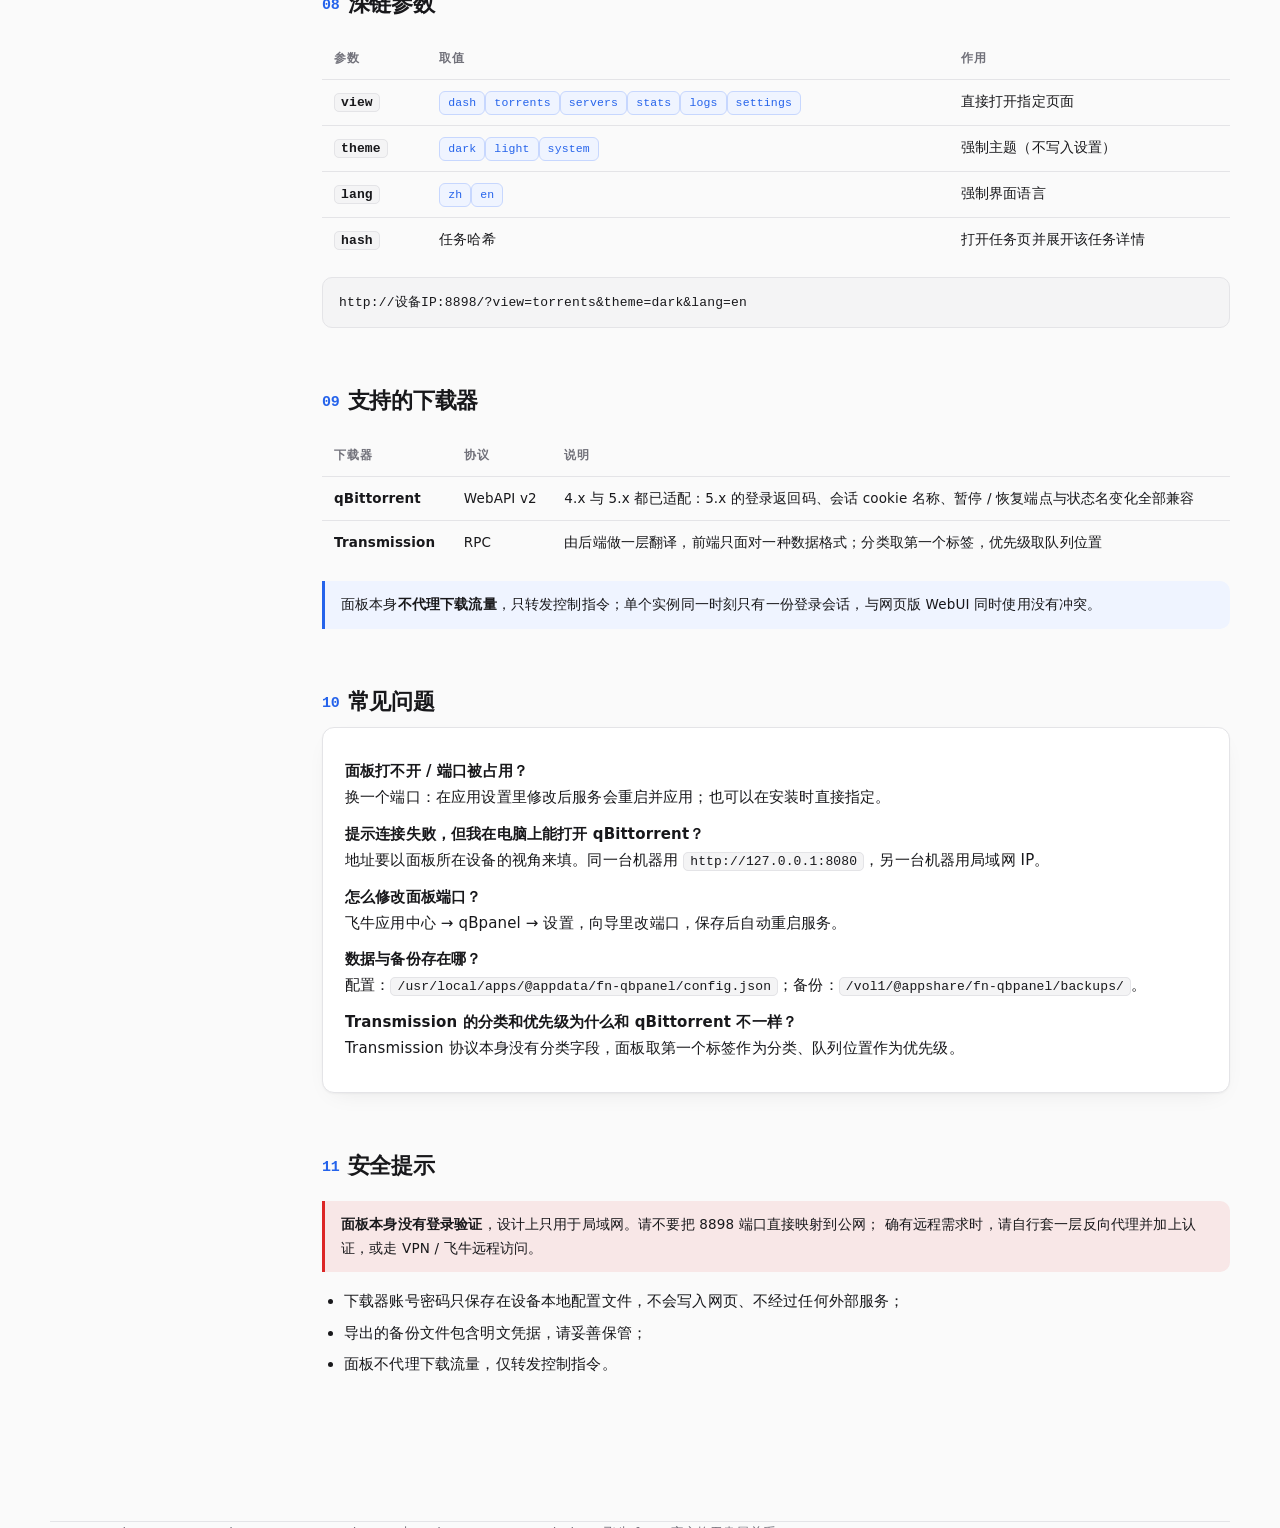
==== commit 22f4c9a5: "chore(26.11.8): 开发者/发布者显示名改为 Smi1ezZ 应用中心显示的 maintainer 与 distributor 从 Smi13zZ 改为 Smi1ezZ。 只改显示名称：d" ====
--- a/docs/使用教程.html
+++ b/docs/使用教程.html
@@ -160,7 +160,7 @@
       <h1>qBpanel 使用教程</h1>
       <p class="sub">把 qBittorrent / Transmission 装进飞牛 fnOS 的桌面 —— 一个零依赖的 BitTorrent 控制面板，桌面与手机都好用。</p>
       <div class="badges">
-        <span class="badge p">版本 26.11.7</span>
+        <span class="badge p">版本 26.11.8</span>
         <span class="badge">飞牛 fnOS 原生应用（.fpk）</span>
         <span class="badge">x86 + ARM 通用</span>
         <span class="badge">Python 3 标准库 · Vue 3</span>
@@ -249,7 +249,7 @@
       <h3>方式二：命令行安装</h3>
       <pre><code># 把 fpk 传到设备上后执行
 printf 'wizard_backend_port=8898\n' &gt; /tmp/qbpanel.env
-sudo appcenter-cli install-fpk -e /tmp/qbpanel.env /path/to/fn-qbpanel-26.11.7-fnos-all.fpk</code></pre>
+sudo appcenter-cli install-fpk -e /tmp/qbpanel.env /path/to/fn-qbpanel-26.11.8-fnos-all.fpk</code></pre>
       <div class="callout warn">
         <b>两个小坑：</b>命令行安装必须提供环境变量文件（<code class="inl">-e</code>），否则会报
         <code class="inl">Something wrong with environment variables</code>；另外
@@ -485,7 +485,7 @@
 </div>
 
 <footer class="wrap">
-  qBpanel 26.11.7 · MIT License © 2026 Smi13zZ · 与 qBittorrent、Transmission、飞牛 fnOS 官方均无隶属关系。
+  qBpanel 26.11.8 · MIT License © 2026 Smi13zZ · 与 qBittorrent、Transmission、飞牛 fnOS 官方均无隶属关系。
 </footer>
 
 </body>
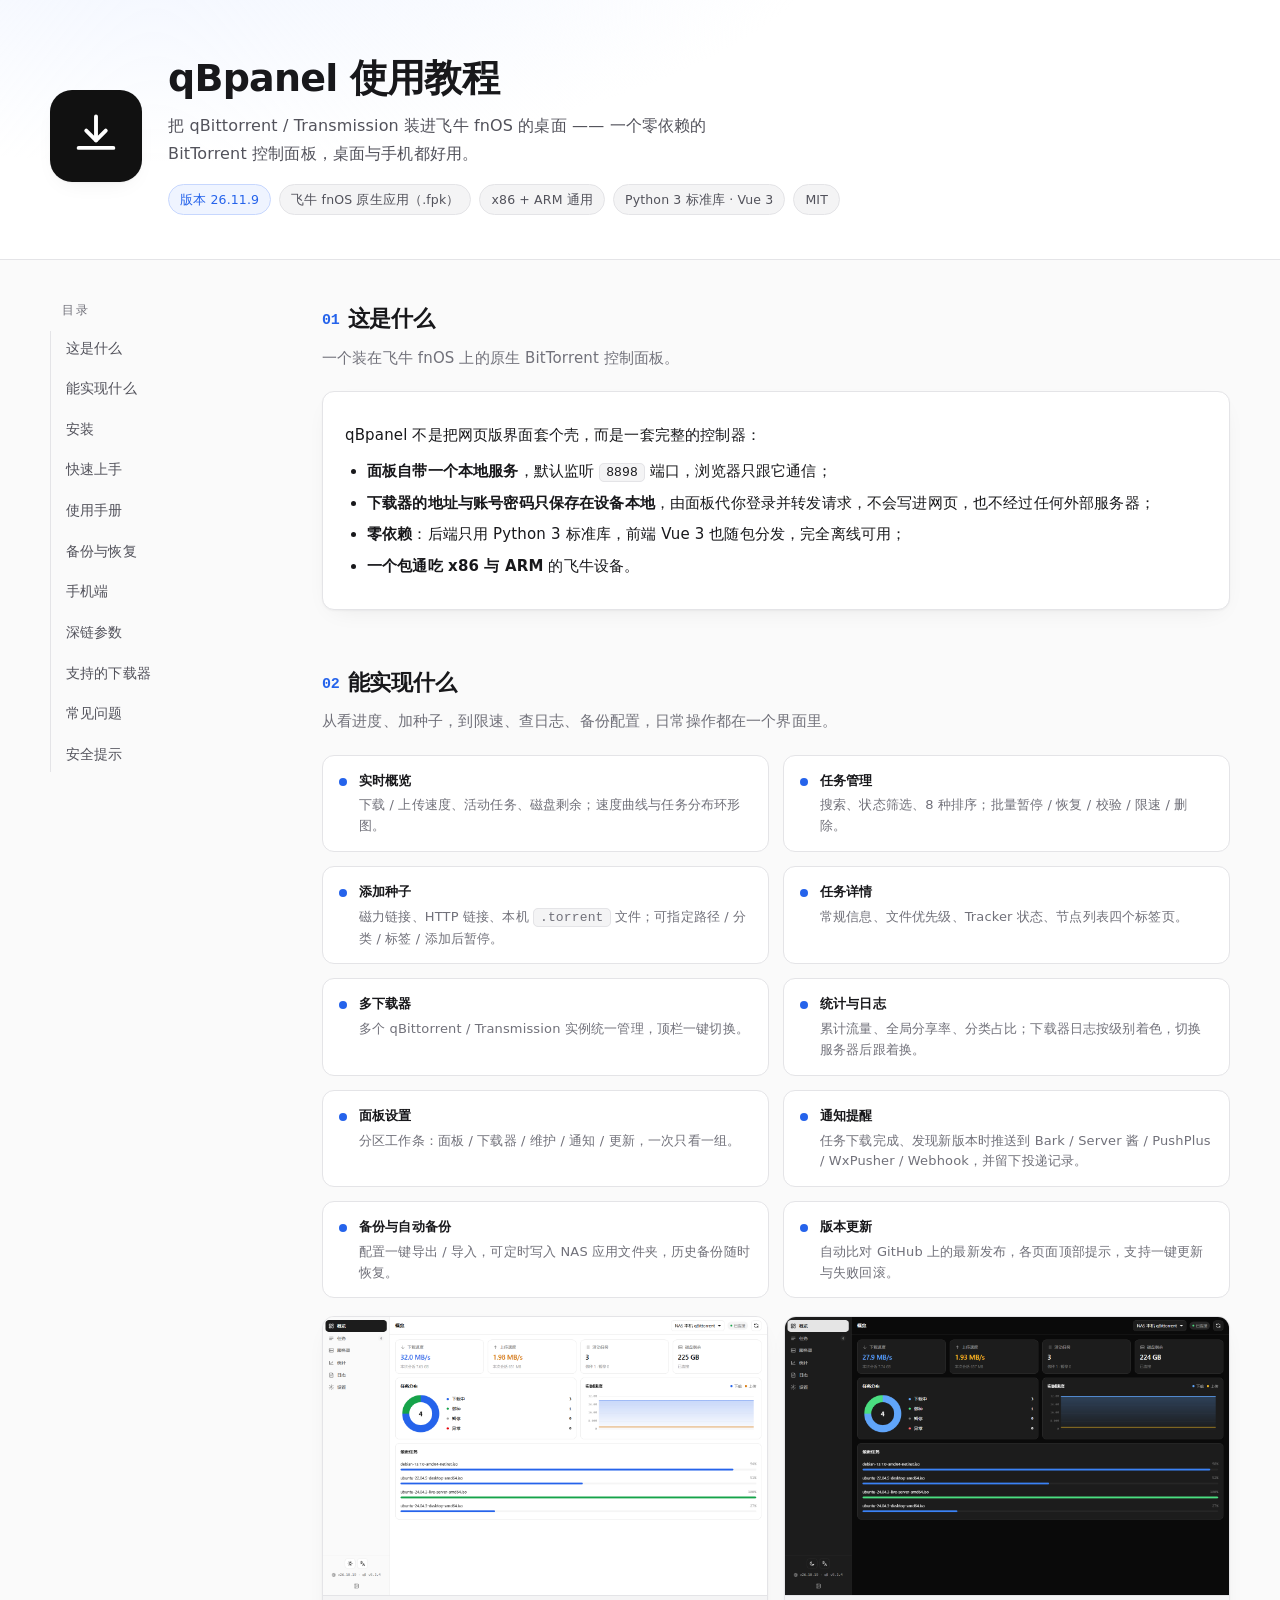
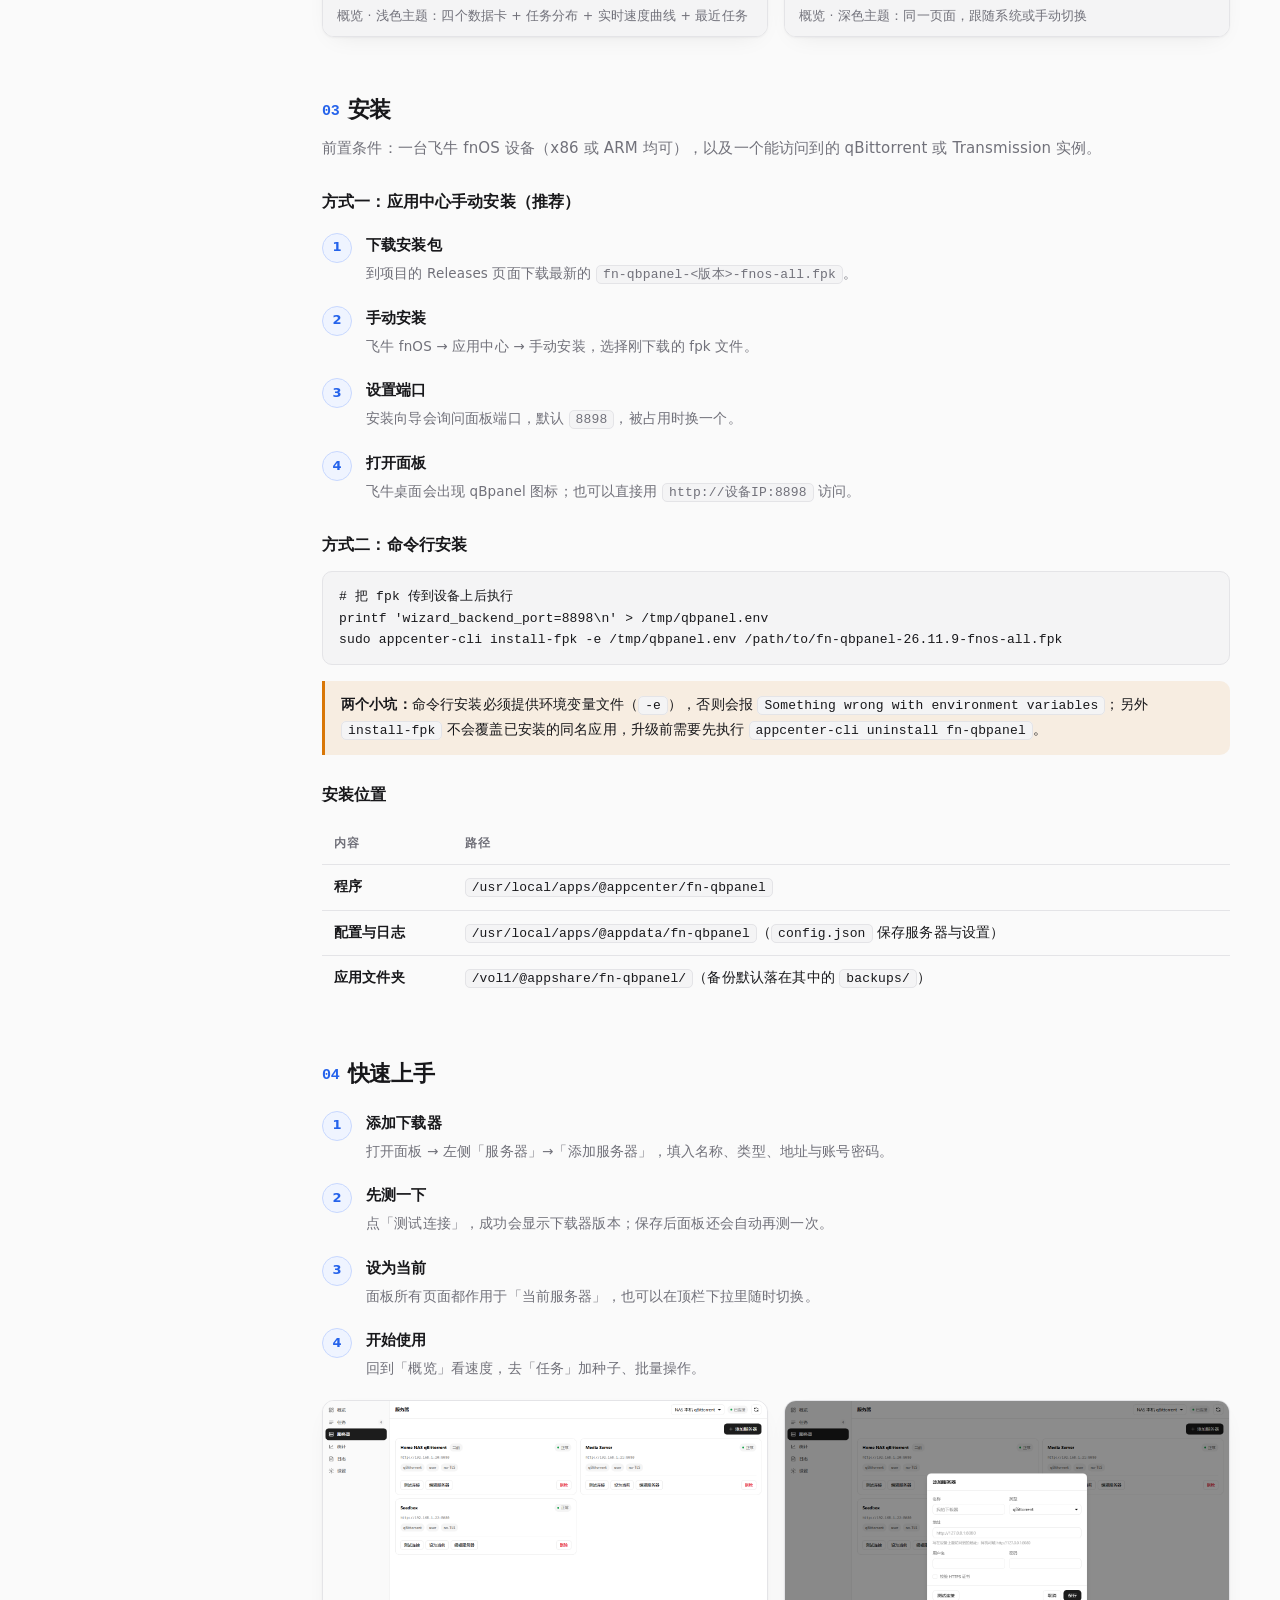
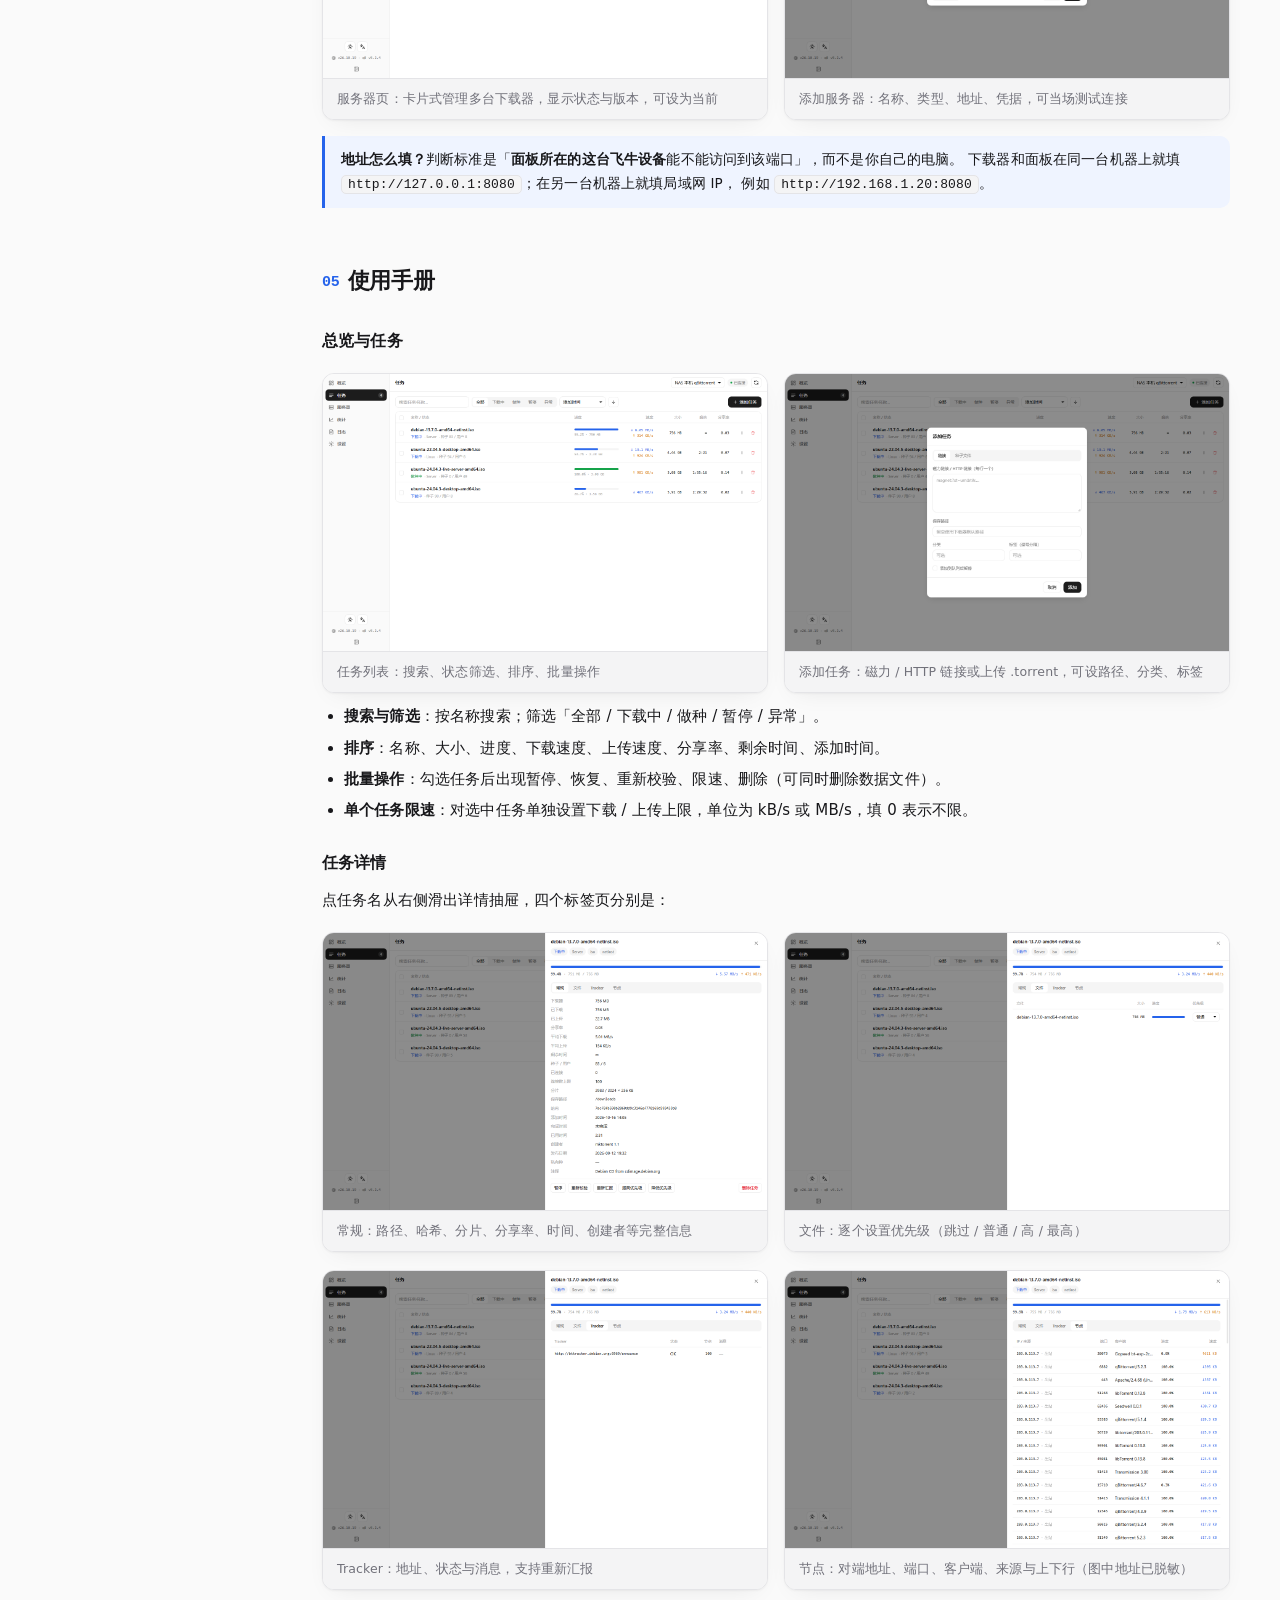
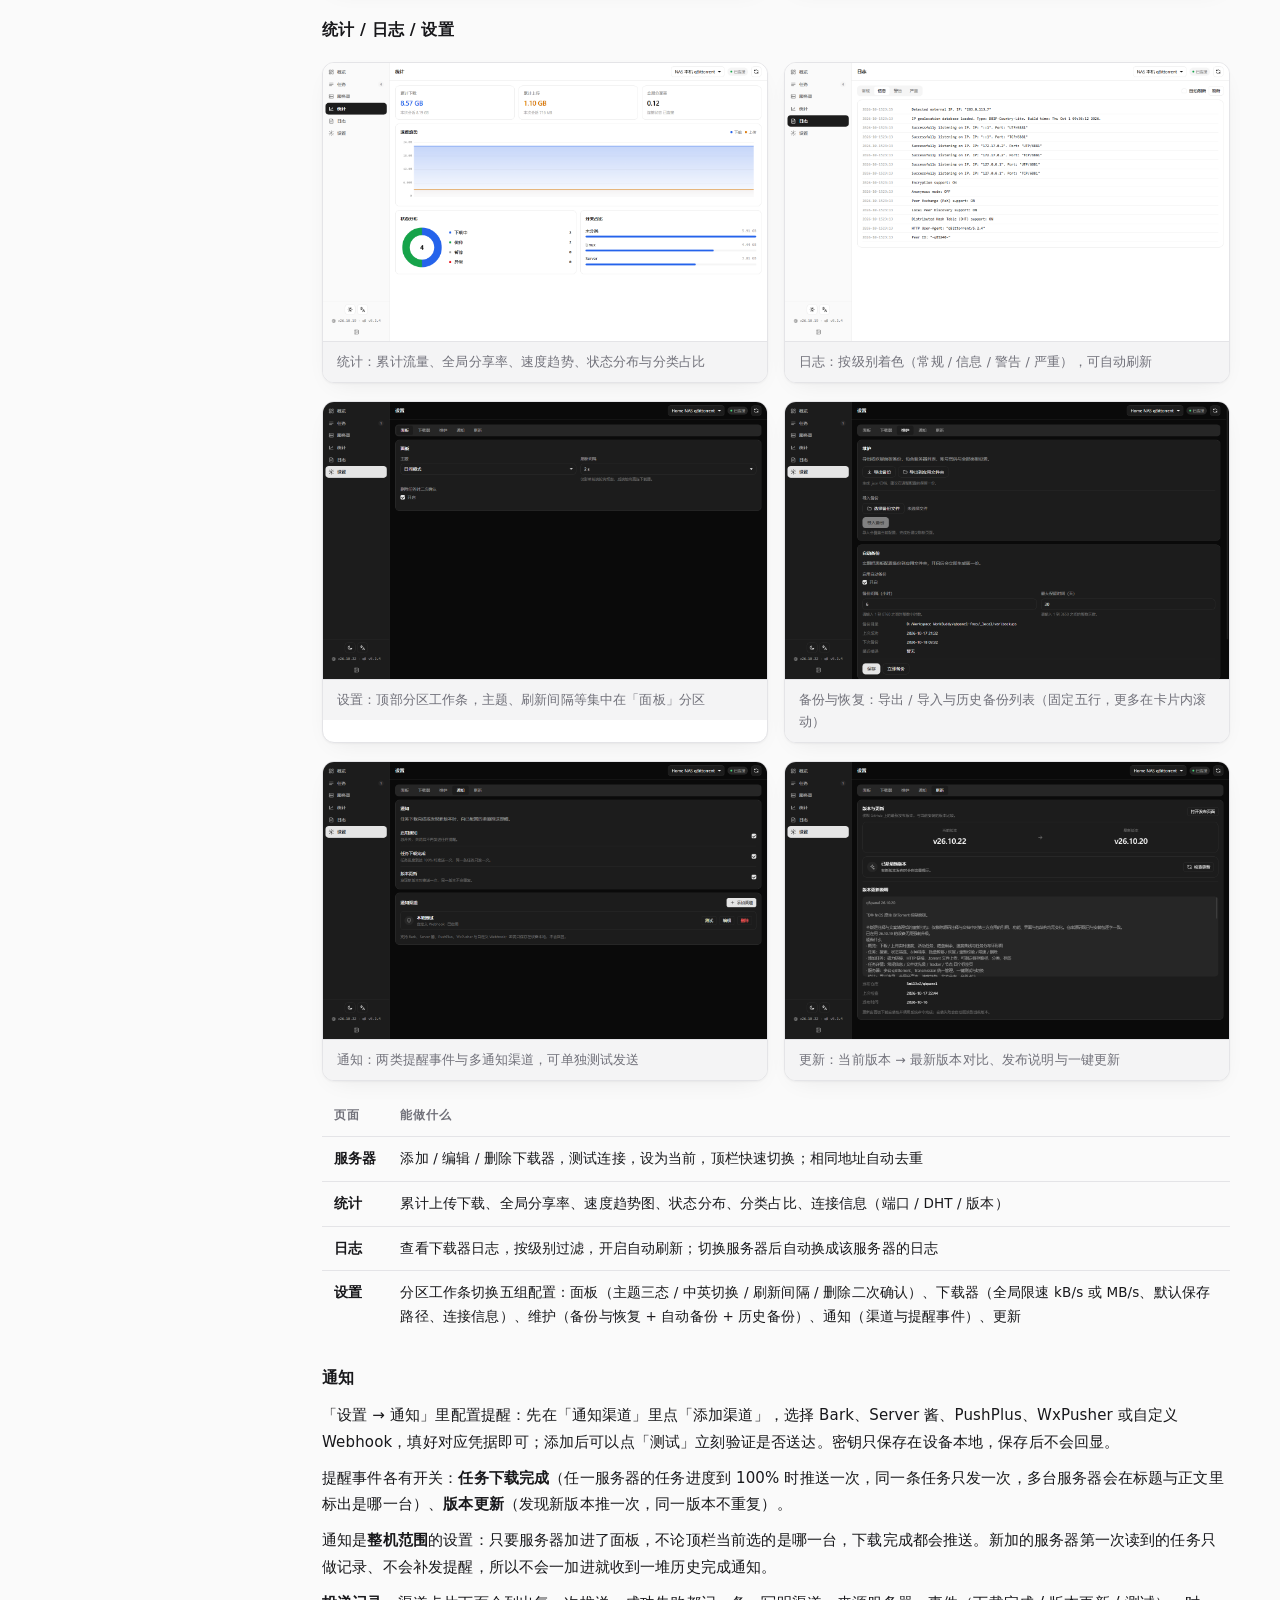
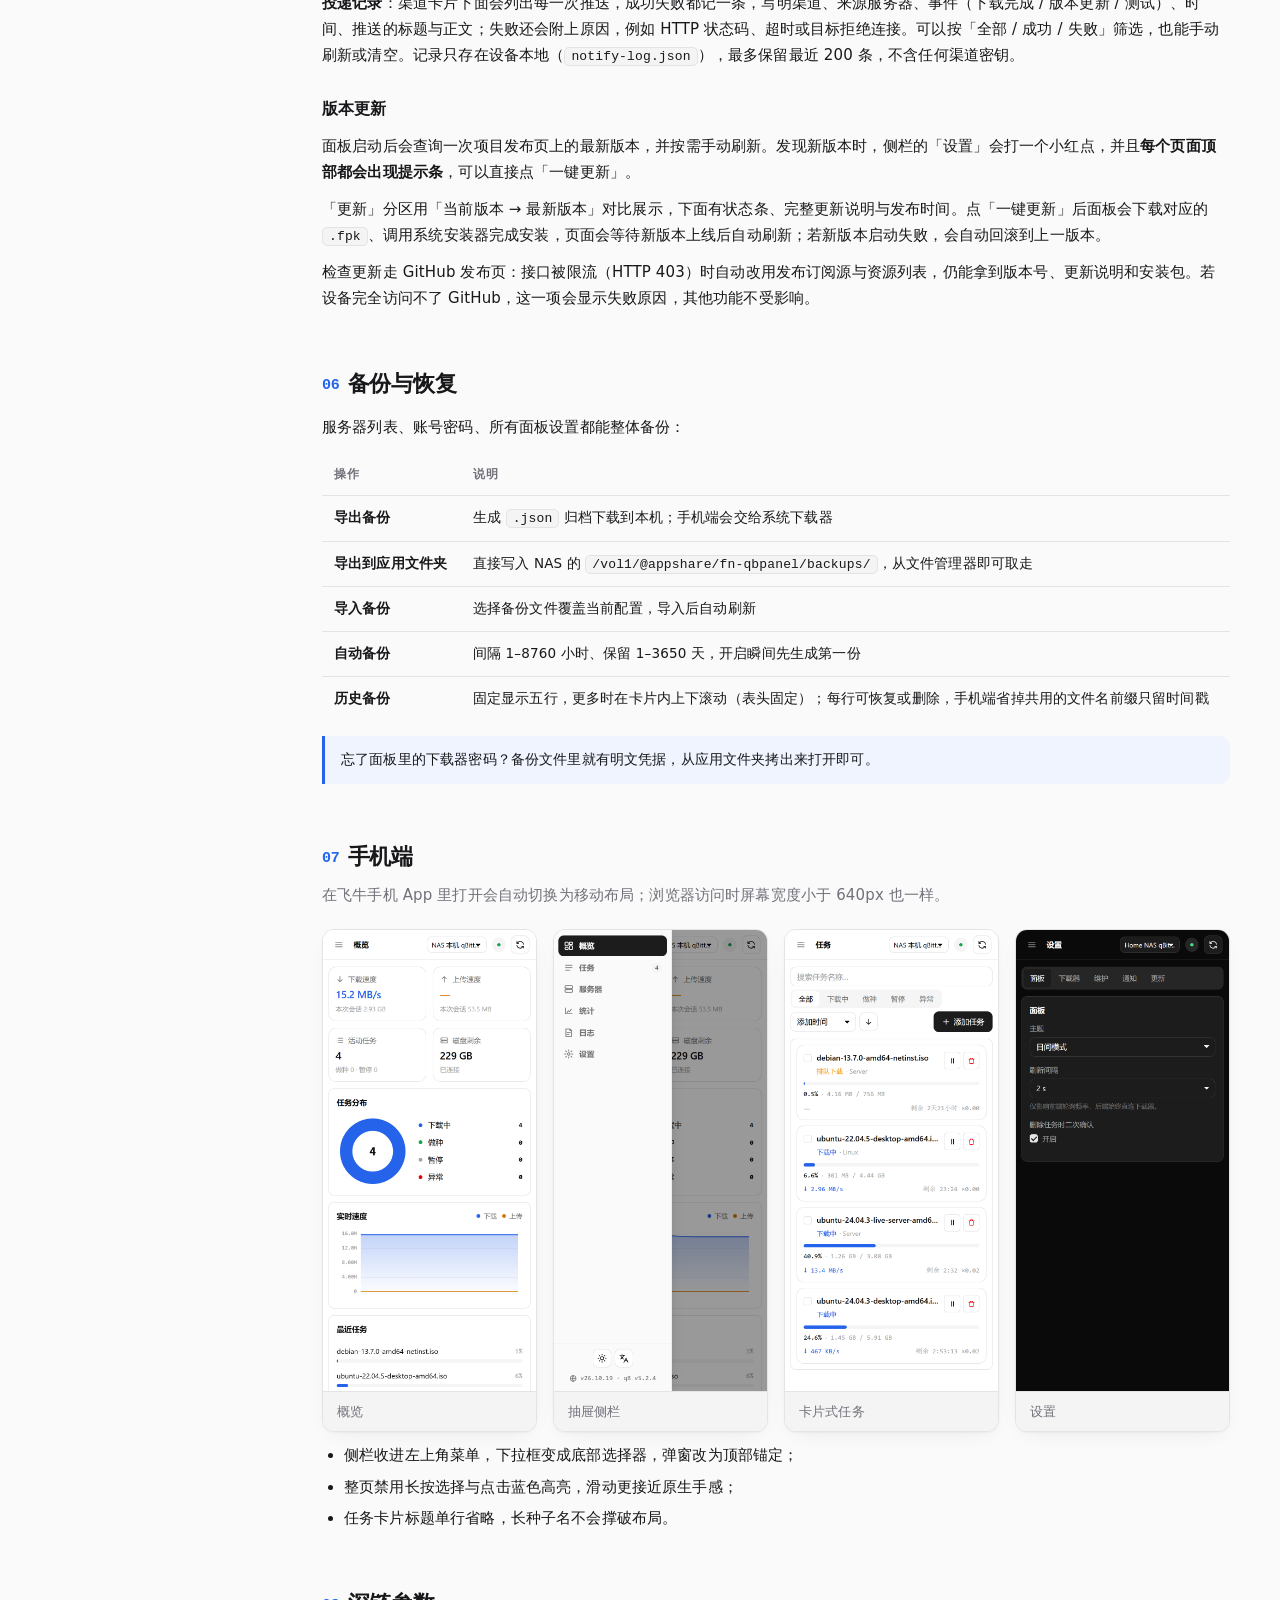
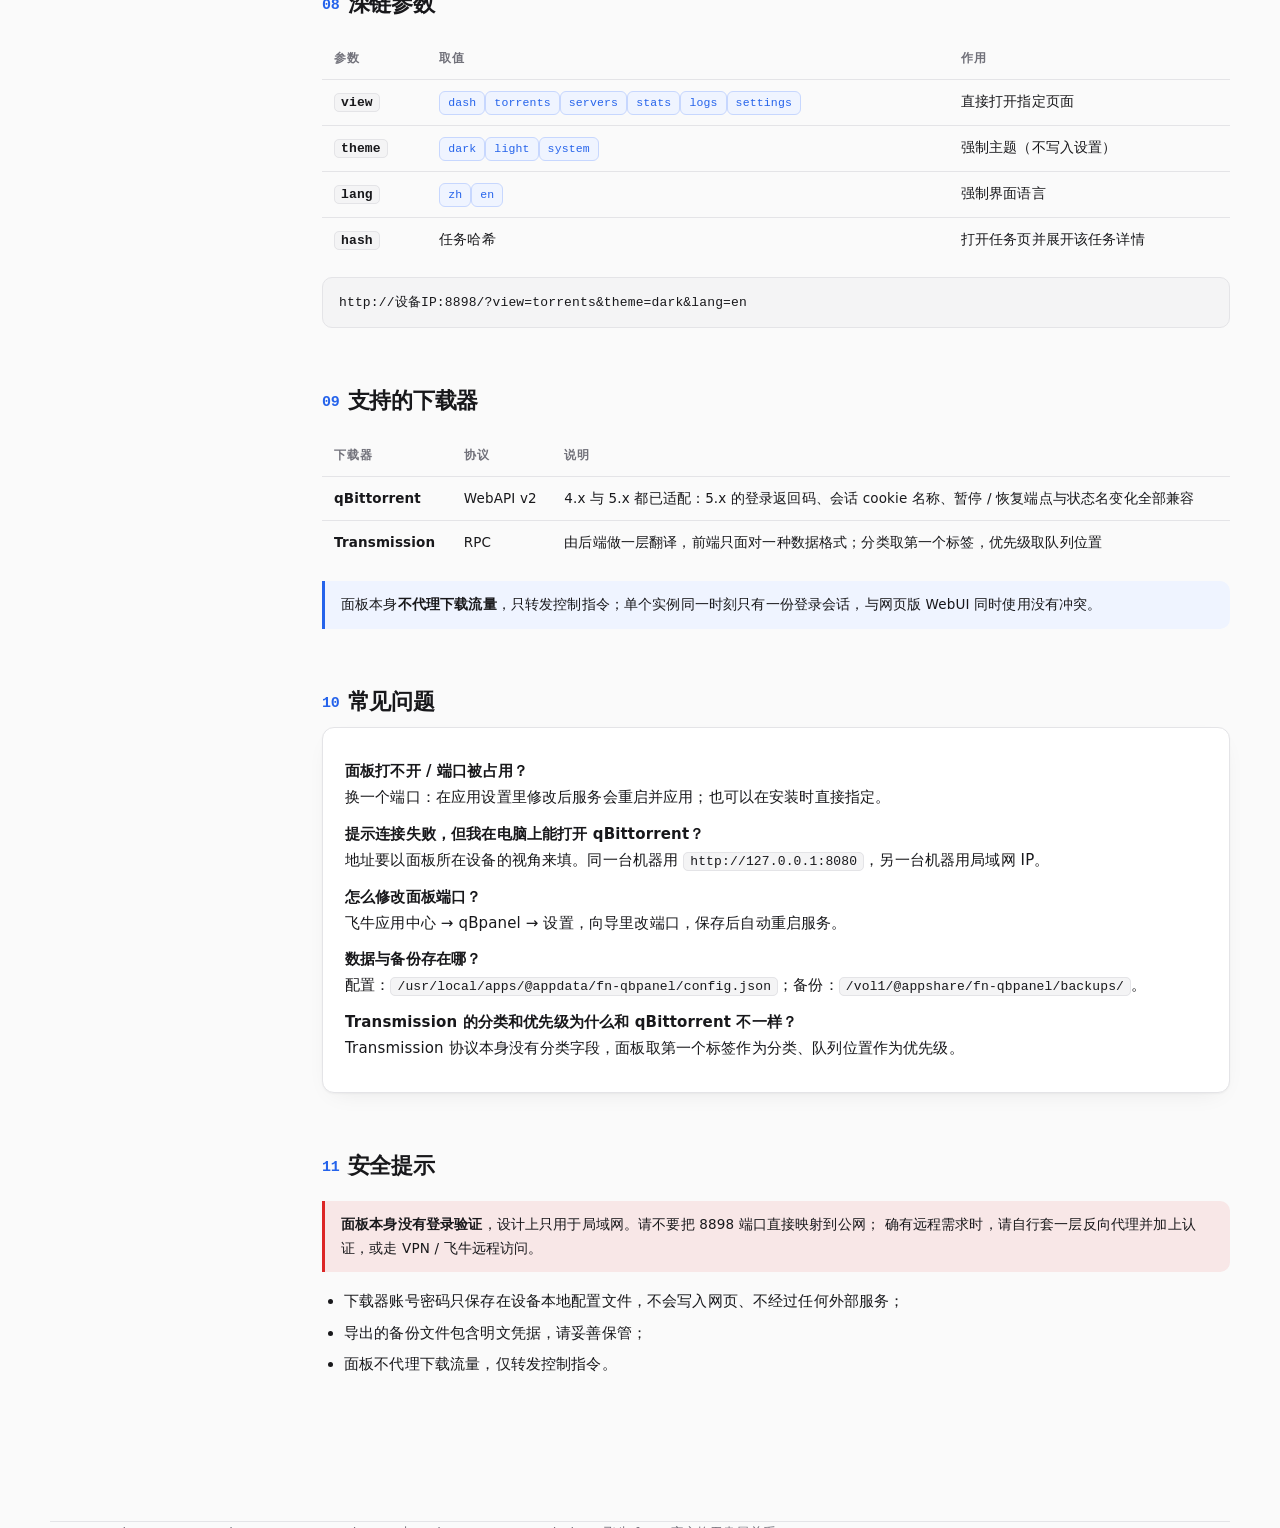
==== commit 0a47203e: "feat(26.11.9): 一键更新弹窗重做升级过程反馈 - 进度区与阶段说明预留固定高度，切阶段时弹窗不再跳高度 - 无进度可测的阶段显示「准备中…」而不是假装有百分比 - 进度显示只增不减，避免" ====
--- a/docs/使用教程.html
+++ b/docs/使用教程.html
@@ -160,7 +160,7 @@
       <h1>qBpanel 使用教程</h1>
       <p class="sub">把 qBittorrent / Transmission 装进飞牛 fnOS 的桌面 —— 一个零依赖的 BitTorrent 控制面板，桌面与手机都好用。</p>
       <div class="badges">
-        <span class="badge p">版本 26.11.8</span>
+        <span class="badge p">版本 26.11.9</span>
         <span class="badge">飞牛 fnOS 原生应用（.fpk）</span>
         <span class="badge">x86 + ARM 通用</span>
         <span class="badge">Python 3 标准库 · Vue 3</span>
@@ -249,7 +249,7 @@
       <h3>方式二：命令行安装</h3>
       <pre><code># 把 fpk 传到设备上后执行
 printf 'wizard_backend_port=8898\n' &gt; /tmp/qbpanel.env
-sudo appcenter-cli install-fpk -e /tmp/qbpanel.env /path/to/fn-qbpanel-26.11.8-fnos-all.fpk</code></pre>
+sudo appcenter-cli install-fpk -e /tmp/qbpanel.env /path/to/fn-qbpanel-26.11.9-fnos-all.fpk</code></pre>
       <div class="callout warn">
         <b>两个小坑：</b>命令行安装必须提供环境变量文件（<code class="inl">-e</code>），否则会报
         <code class="inl">Something wrong with environment variables</code>；另外
@@ -485,7 +485,7 @@
 </div>
 
 <footer class="wrap">
-  qBpanel 26.11.8 · MIT License © 2026 Smi13zZ · 与 qBittorrent、Transmission、飞牛 fnOS 官方均无隶属关系。
+  qBpanel 26.11.9 · MIT License © 2026 Smi13zZ · 与 qBittorrent、Transmission、飞牛 fnOS 官方均无隶属关系。
 </footer>
 
 </body>
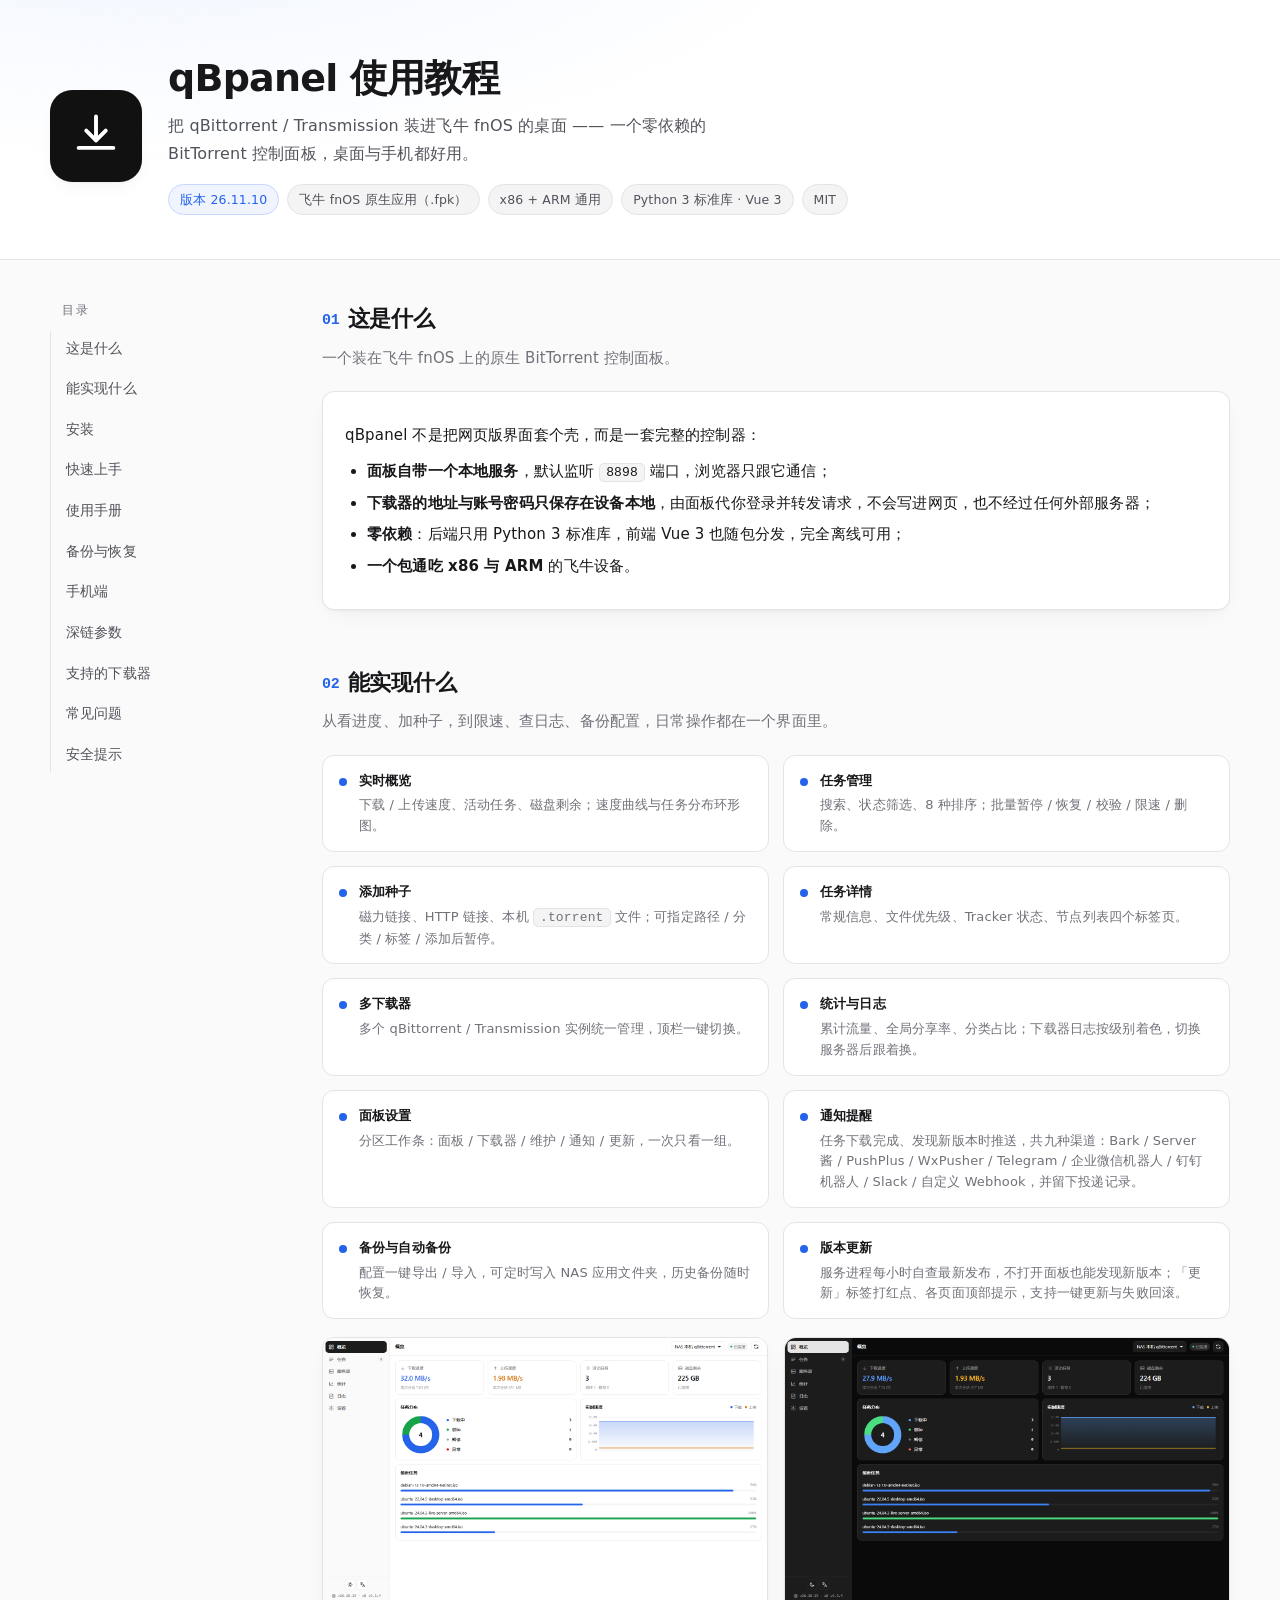
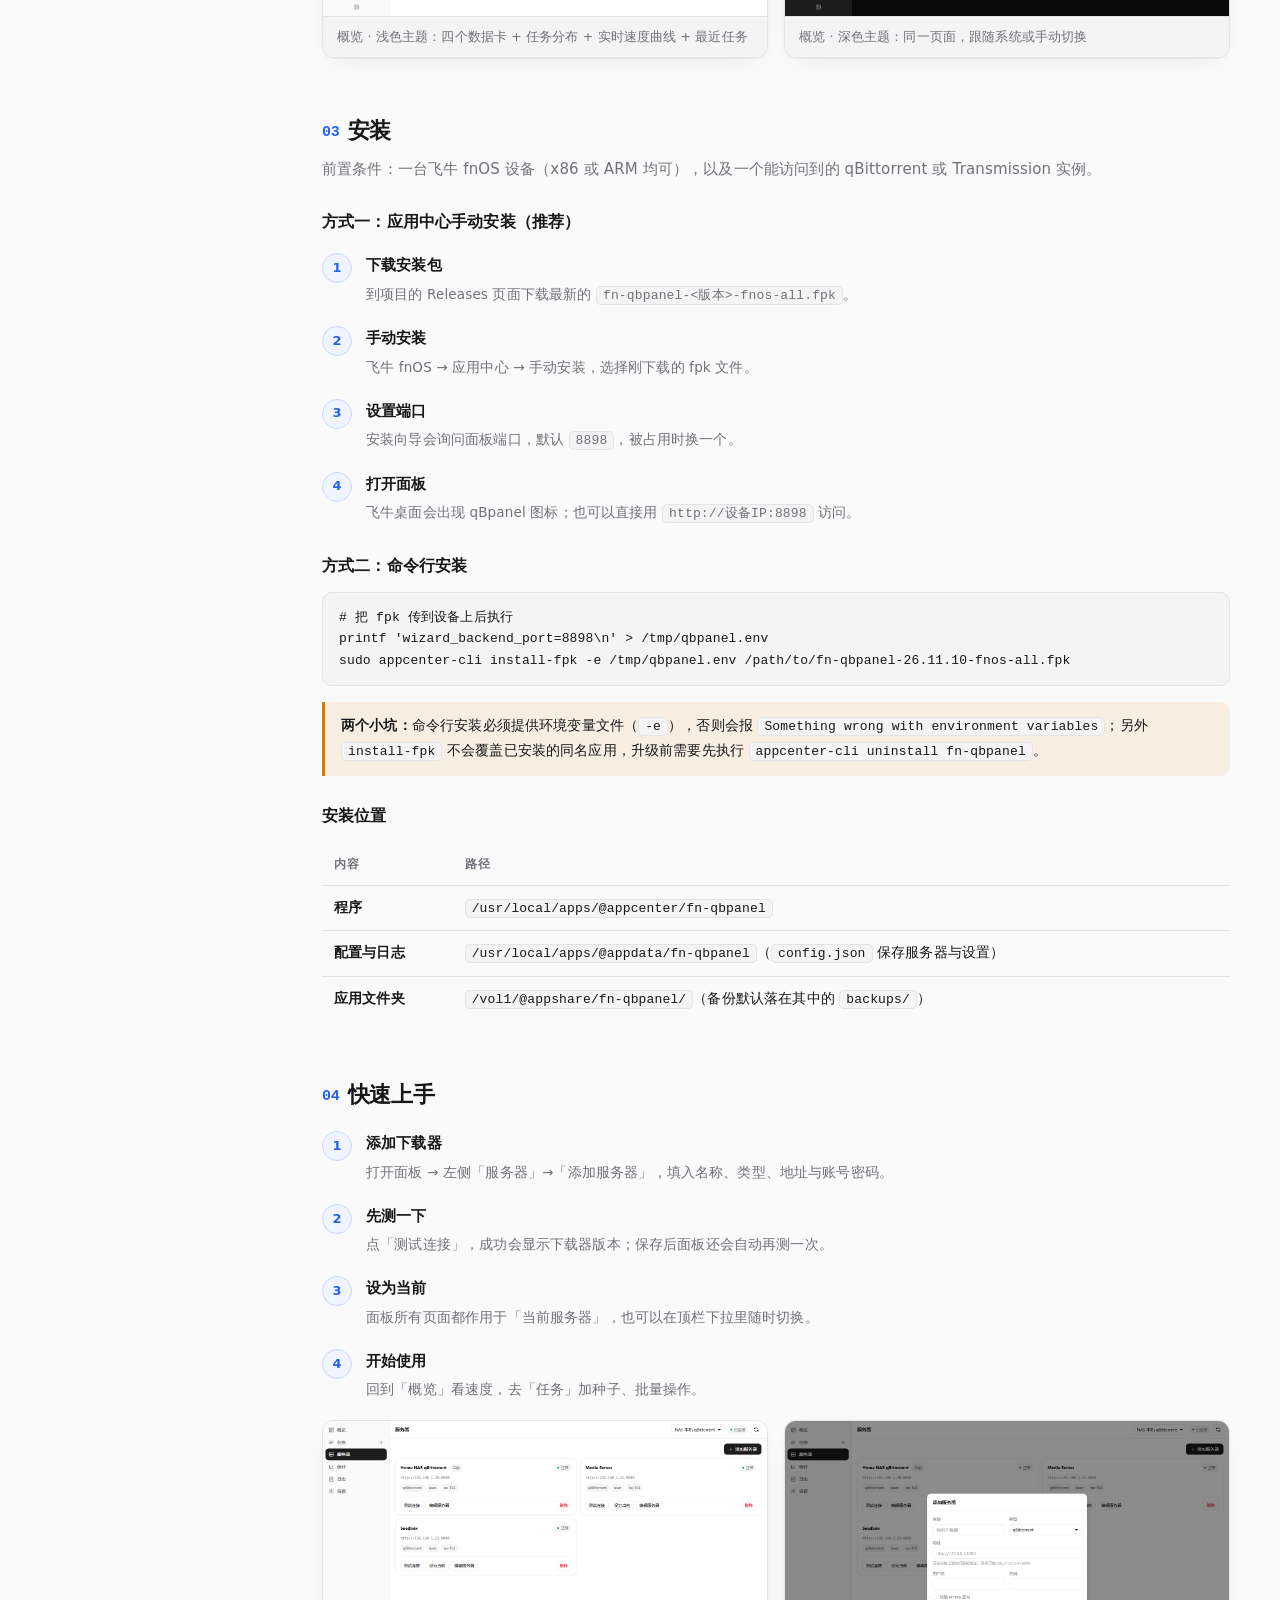
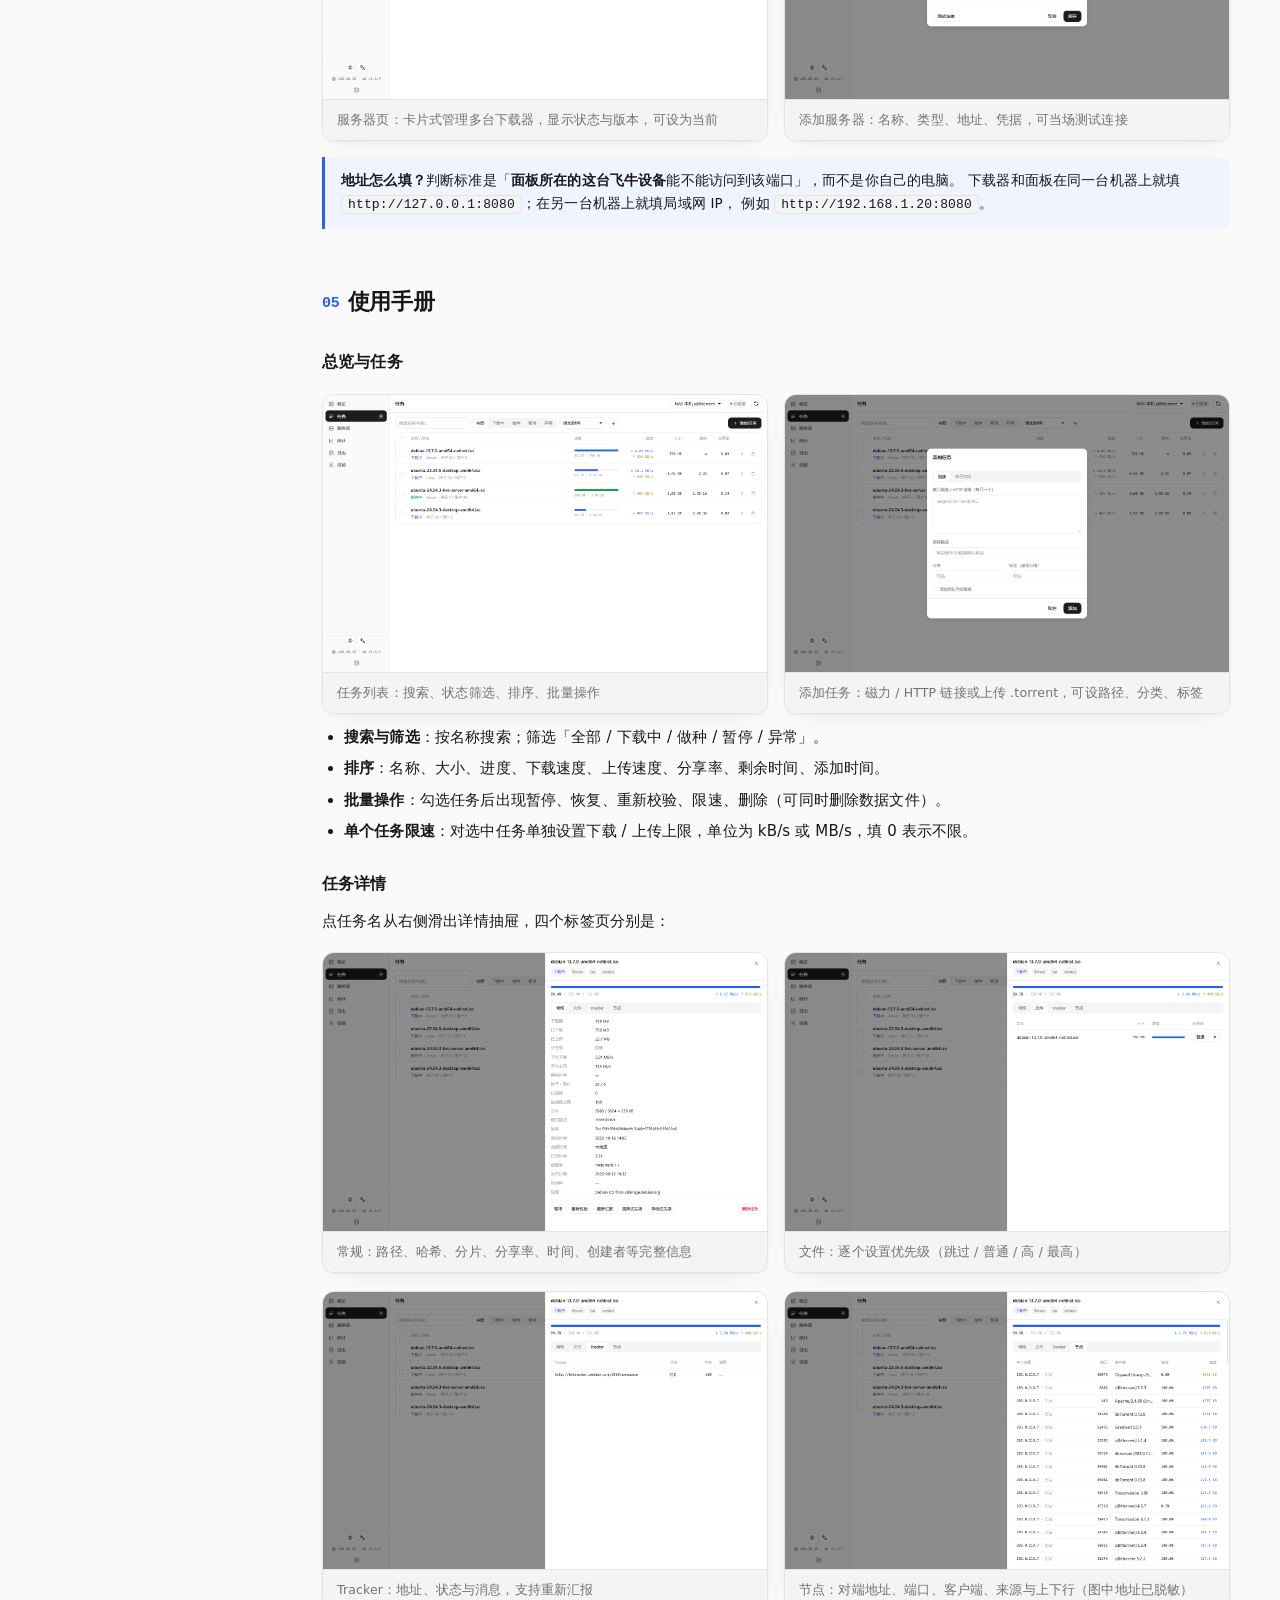
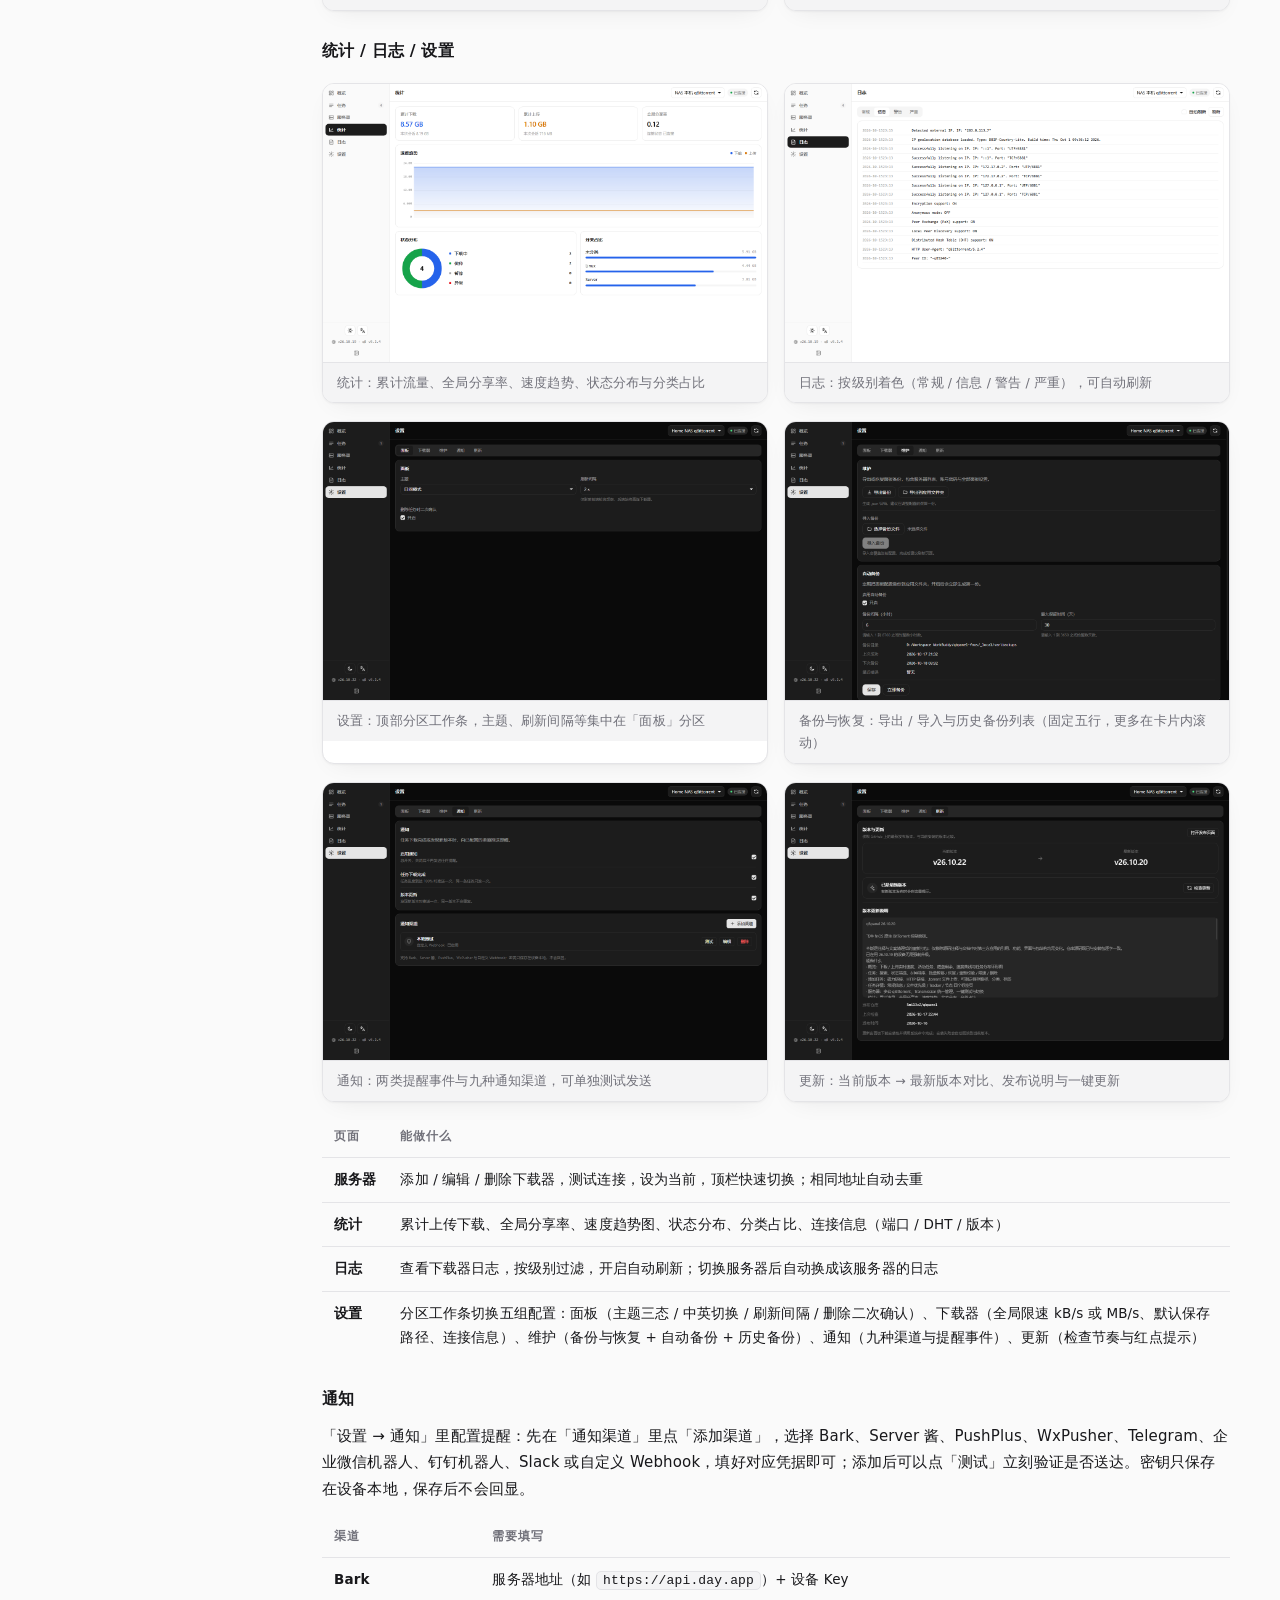
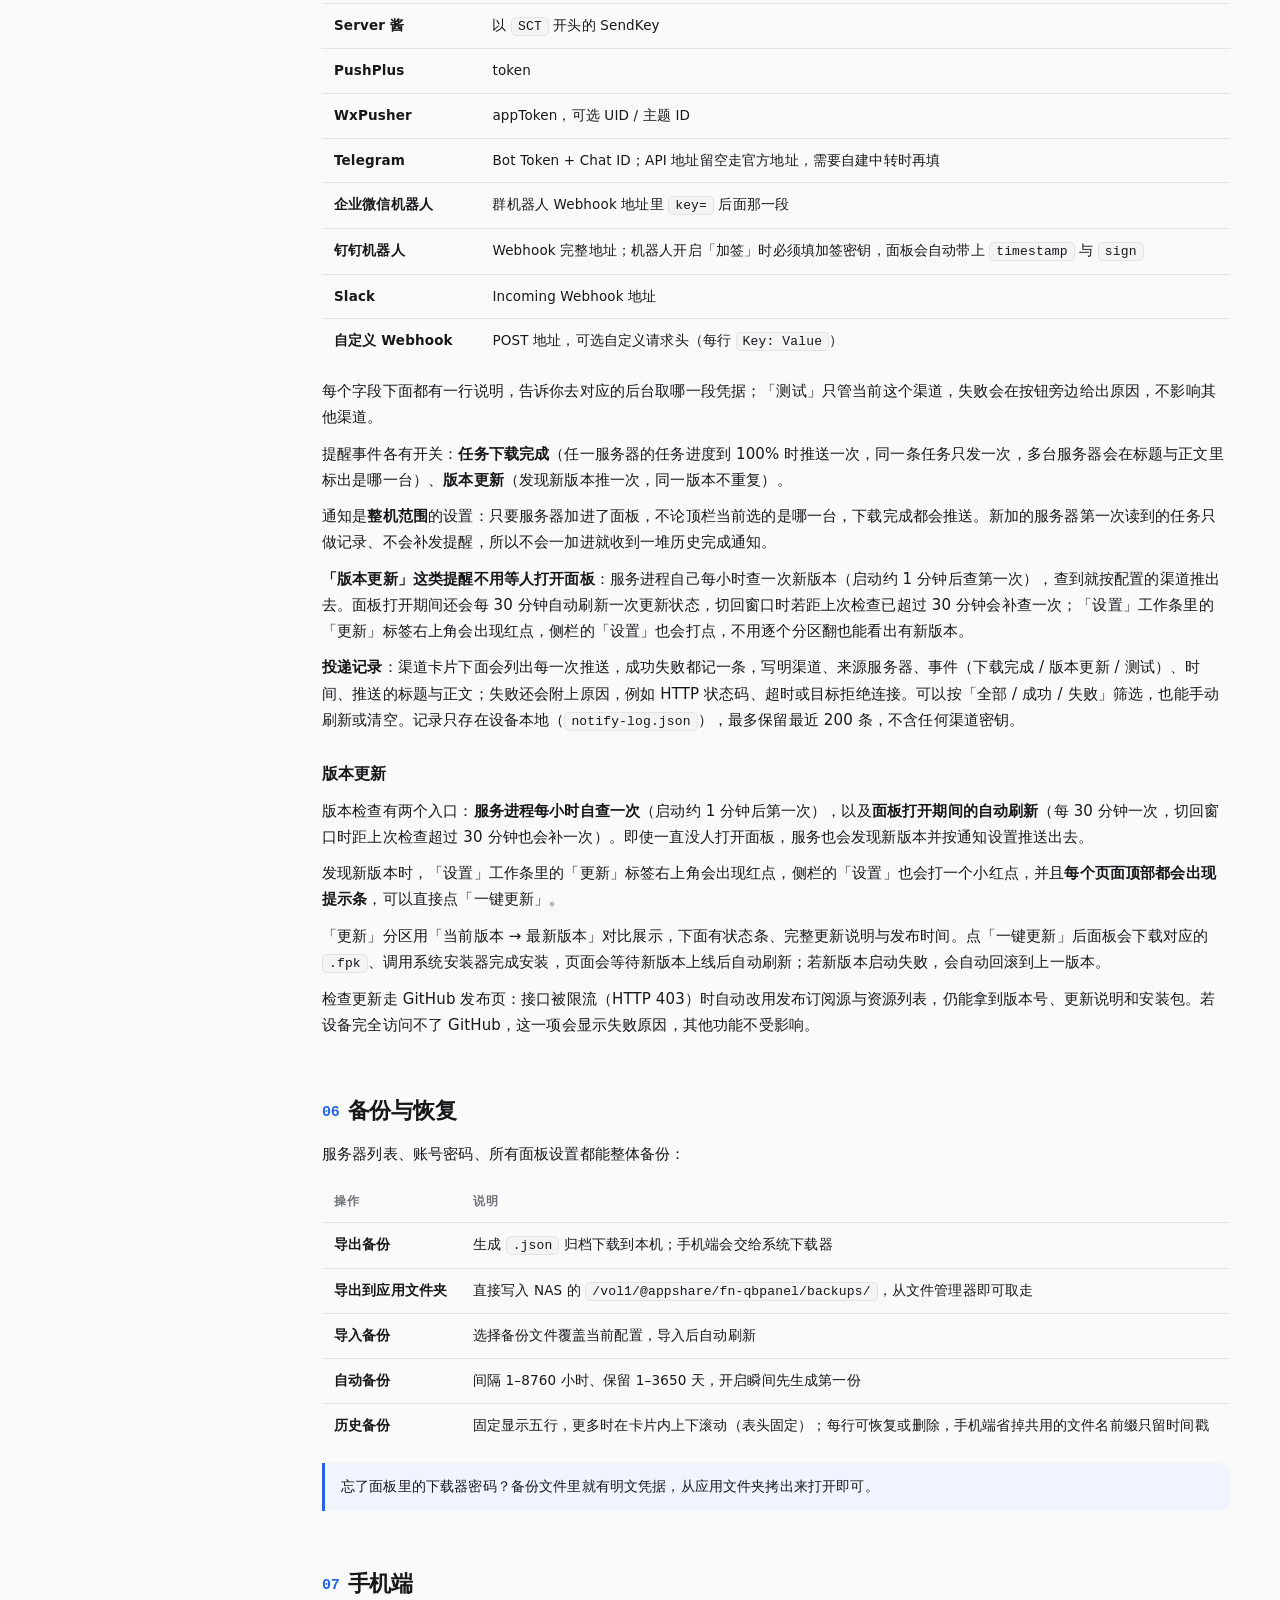
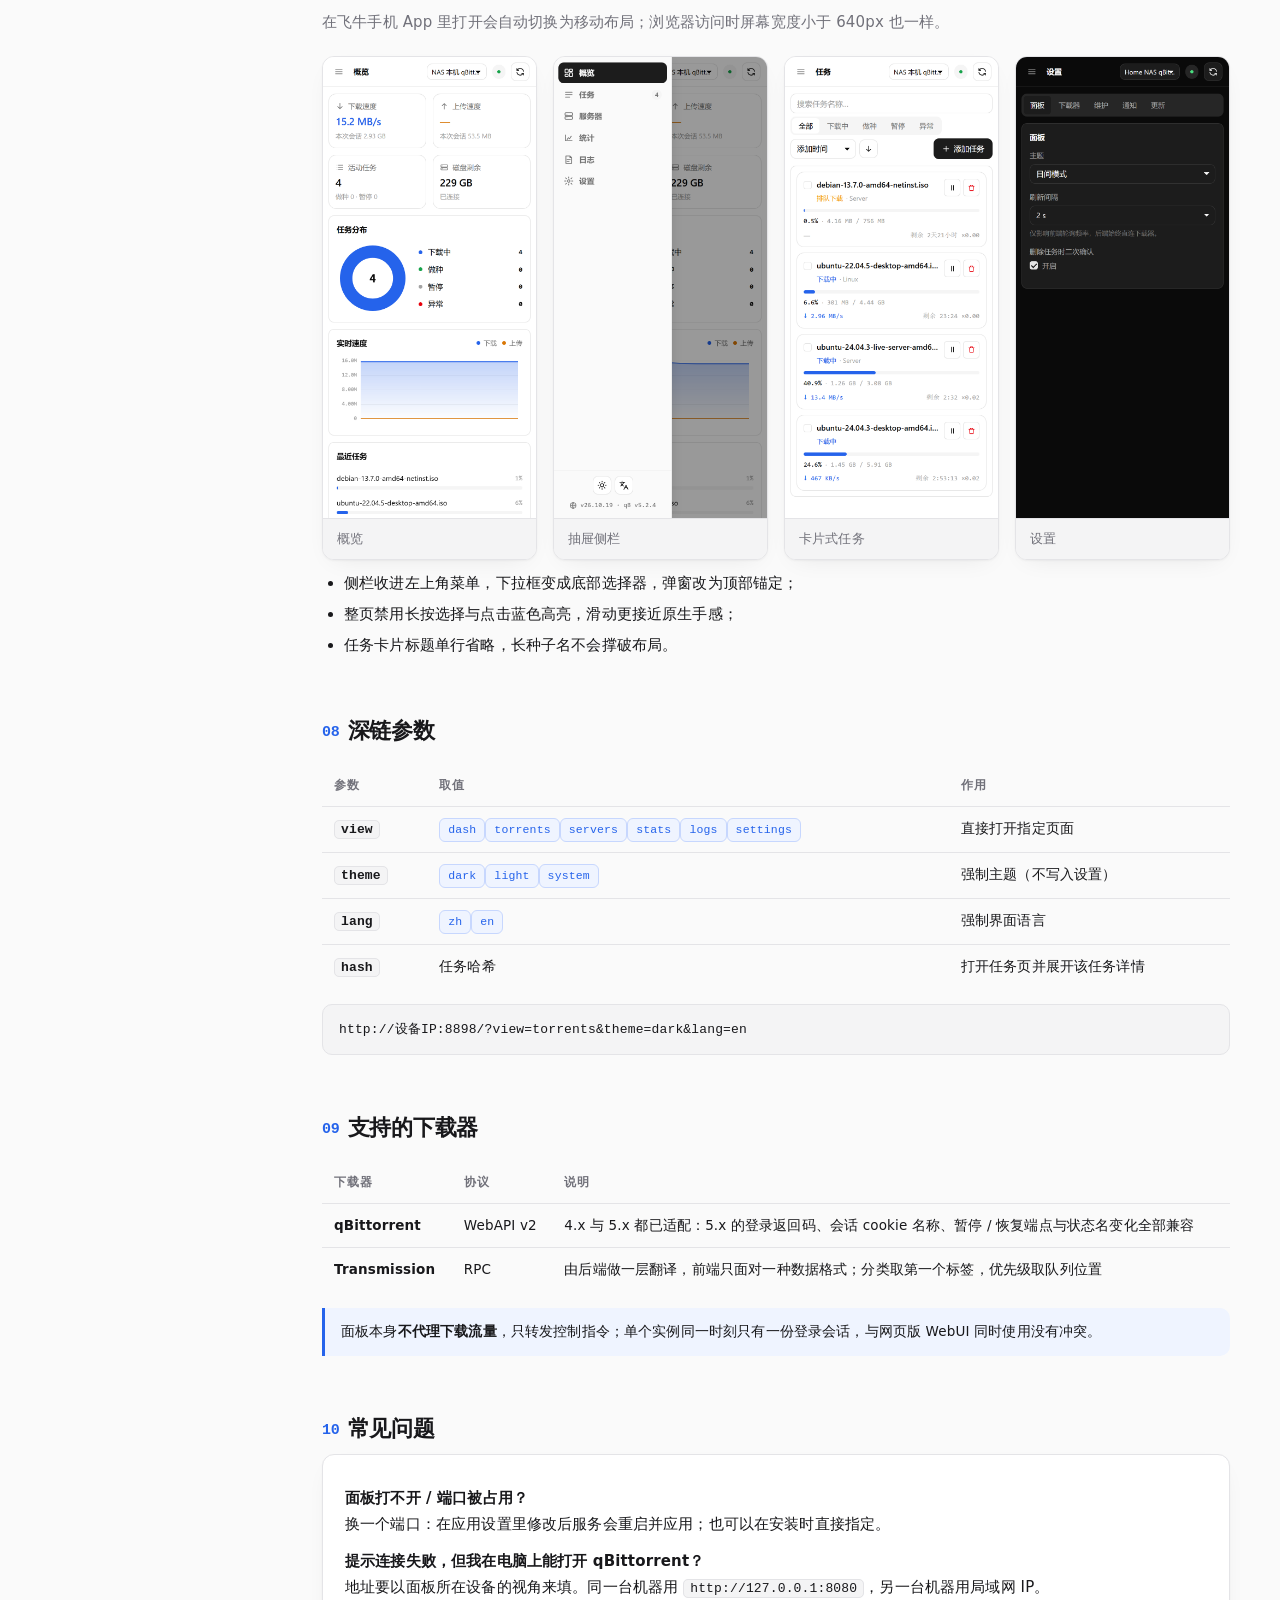
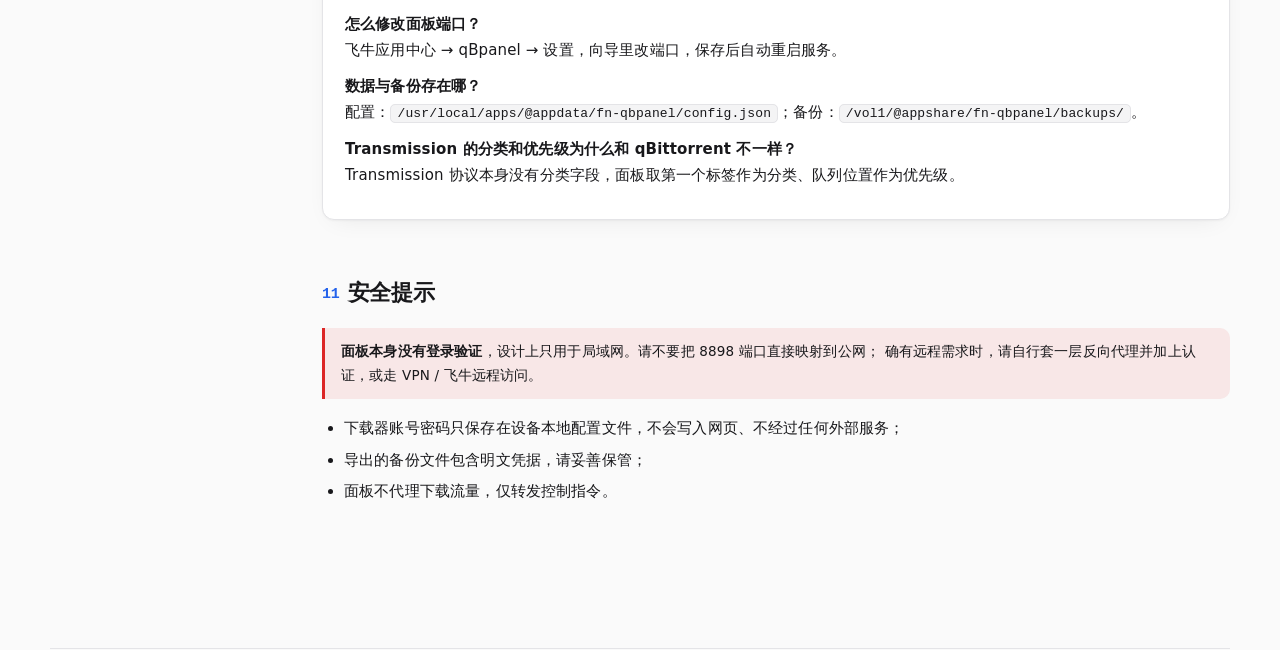
==== commit 81fb59c9: "feat(26.11.10): 通知渠道扩到九种，更新检查改为服务端每小时自查 * 通知渠道新增 Telegram / 企业微信机器人 / 钉钉机器人 / Slack，原有五种保持不变，   已保存的" ====
--- a/docs/使用教程.html
+++ b/docs/使用教程.html
@@ -160,7 +160,7 @@
       <h1>qBpanel 使用教程</h1>
       <p class="sub">把 qBittorrent / Transmission 装进飞牛 fnOS 的桌面 —— 一个零依赖的 BitTorrent 控制面板，桌面与手机都好用。</p>
       <div class="badges">
-        <span class="badge p">版本 26.11.9</span>
+        <span class="badge p">版本 26.11.10</span>
         <span class="badge">飞牛 fnOS 原生应用（.fpk）</span>
         <span class="badge">x86 + ARM 通用</span>
         <span class="badge">Python 3 标准库 · Vue 3</span>
@@ -217,9 +217,9 @@
         <div class="feat"><span class="dot"></span><div><div class="k">多下载器</div><div class="d">多个 qBittorrent / Transmission 实例统一管理，顶栏一键切换。</div></div></div>
         <div class="feat"><span class="dot"></span><div><div class="k">统计与日志</div><div class="d">累计流量、全局分享率、分类占比；下载器日志按级别着色，切换服务器后跟着换。</div></div></div>
         <div class="feat"><span class="dot"></span><div><div class="k">面板设置</div><div class="d">分区工作条：面板 / 下载器 / 维护 / 通知 / 更新，一次只看一组。</div></div></div>
-        <div class="feat"><span class="dot"></span><div><div class="k">通知提醒</div><div class="d">任务下载完成、发现新版本时推送到 Bark / Server 酱 / PushPlus / WxPusher / Webhook，并留下投递记录。</div></div></div>
+        <div class="feat"><span class="dot"></span><div><div class="k">通知提醒</div><div class="d">任务下载完成、发现新版本时推送，共九种渠道：Bark / Server 酱 / PushPlus / WxPusher / Telegram / 企业微信机器人 / 钉钉机器人 / Slack / 自定义 Webhook，并留下投递记录。</div></div></div>
         <div class="feat"><span class="dot"></span><div><div class="k">备份与自动备份</div><div class="d">配置一键导出 / 导入，可定时写入 NAS 应用文件夹，历史备份随时恢复。</div></div></div>
-        <div class="feat"><span class="dot"></span><div><div class="k">版本更新</div><div class="d">自动比对 GitHub 上的最新发布，各页面顶部提示，支持一键更新与失败回滚。</div></div></div>
+        <div class="feat"><span class="dot"></span><div><div class="k">版本更新</div><div class="d">服务进程每小时自查最新发布，不打开面板也能发现新版本；「更新」标签打红点、各页面顶部提示，支持一键更新与失败回滚。</div></div></div>
       </div>
 
       <div class="shots-2 shot">
@@ -249,7 +249,7 @@
       <h3>方式二：命令行安装</h3>
       <pre><code># 把 fpk 传到设备上后执行
 printf 'wizard_backend_port=8898\n' &gt; /tmp/qbpanel.env
-sudo appcenter-cli install-fpk -e /tmp/qbpanel.env /path/to/fn-qbpanel-26.11.9-fnos-all.fpk</code></pre>
+sudo appcenter-cli install-fpk -e /tmp/qbpanel.env /path/to/fn-qbpanel-26.11.10-fnos-all.fpk</code></pre>
       <div class="callout warn">
         <b>两个小坑：</b>命令行安装必须提供环境变量文件（<code class="inl">-e</code>），否则会报
         <code class="inl">Something wrong with environment variables</code>；另外
@@ -363,7 +363,7 @@
       <div class="shots-2 shot">
         <figure>
           <img src="images/settings-notify.png" alt="通知设置" loading="lazy">
-          <figcaption>通知：两类提醒事件与多通知渠道，可单独测试发送</figcaption>
+          <figcaption>通知：两类提醒事件与九种通知渠道，可单独测试发送</figcaption>
         </figure>
         <figure>
           <img src="images/settings-update.png" alt="版本与更新" loading="lazy">
@@ -376,17 +376,34 @@
           <tr><td class="k">服务器</td><td>添加 / 编辑 / 删除下载器，测试连接，设为当前，顶栏快速切换；相同地址自动去重</td></tr>
           <tr><td class="k">统计</td><td>累计上传下载、全局分享率、速度趋势图、状态分布、分类占比、连接信息（端口 / DHT / 版本）</td></tr>
           <tr><td class="k">日志</td><td>查看下载器日志，按级别过滤，开启自动刷新；切换服务器后自动换成该服务器的日志</td></tr>
-          <tr><td class="k">设置</td><td>分区工作条切换五组配置：面板（主题三态 / 中英切换 / 刷新间隔 / 删除二次确认）、下载器（全局限速 kB/s 或 MB/s、默认保存路径、连接信息）、维护（备份与恢复 + 自动备份 + 历史备份）、通知（渠道与提醒事件）、更新</td></tr>
+          <tr><td class="k">设置</td><td>分区工作条切换五组配置：面板（主题三态 / 中英切换 / 刷新间隔 / 删除二次确认）、下载器（全局限速 kB/s 或 MB/s、默认保存路径、连接信息）、维护（备份与恢复 + 自动备份 + 历史备份）、通知（九种渠道与提醒事件）、更新（检查节奏与红点提示）</td></tr>
         </tbody>
       </table>
       <h3>通知</h3>
-      <p>「设置 → 通知」里配置提醒：先在「通知渠道」里点「添加渠道」，选择 Bark、Server 酱、PushPlus、WxPusher 或自定义 Webhook，填好对应凭据即可；添加后可以点「测试」立刻验证是否送达。密钥只保存在设备本地，保存后不会回显。</p>
+      <p>「设置 → 通知」里配置提醒：先在「通知渠道」里点「添加渠道」，选择 Bark、Server 酱、PushPlus、WxPusher、Telegram、企业微信机器人、钉钉机器人、Slack 或自定义 Webhook，填好对应凭据即可；添加后可以点「测试」立刻验证是否送达。密钥只保存在设备本地，保存后不会回显。</p>
+      <table>
+        <thead><tr><th>渠道</th><th>需要填写</th></tr></thead>
+        <tbody>
+          <tr><td class="k">Bark</td><td>服务器地址（如 <code class="inl">https://api.day.app</code>）+ 设备 Key</td></tr>
+          <tr><td class="k">Server 酱</td><td>以 <code class="inl">SCT</code> 开头的 SendKey</td></tr>
+          <tr><td class="k">PushPlus</td><td>token</td></tr>
+          <tr><td class="k">WxPusher</td><td>appToken，可选 UID / 主题 ID</td></tr>
+          <tr><td class="k">Telegram</td><td>Bot Token + Chat ID；API 地址留空走官方地址，需要自建中转时再填</td></tr>
+          <tr><td class="k">企业微信机器人</td><td>群机器人 Webhook 地址里 <code class="inl">key=</code> 后面那一段</td></tr>
+          <tr><td class="k">钉钉机器人</td><td>Webhook 完整地址；机器人开启「加签」时必须填加签密钥，面板会自动带上 <code class="inl">timestamp</code> 与 <code class="inl">sign</code></td></tr>
+          <tr><td class="k">Slack</td><td>Incoming Webhook 地址</td></tr>
+          <tr><td class="k">自定义 Webhook</td><td>POST 地址，可选自定义请求头（每行 <code class="inl">Key: Value</code>）</td></tr>
+        </tbody>
+      </table>
+      <p>每个字段下面都有一行说明，告诉你去对应的后台取哪一段凭据；「测试」只管当前这个渠道，失败会在按钮旁边给出原因，不影响其他渠道。</p>
       <p>提醒事件各有开关：<b>任务下载完成</b>（任一服务器的任务进度到 100% 时推送一次，同一条任务只发一次，多台服务器会在标题与正文里标出是哪一台）、<b>版本更新</b>（发现新版本推一次，同一版本不重复）。</p>
       <p>通知是<b>整机范围</b>的设置：只要服务器加进了面板，不论顶栏当前选的是哪一台，下载完成都会推送。新加的服务器第一次读到的任务只做记录、不会补发提醒，所以不会一加进就收到一堆历史完成通知。</p>
+      <p><b>「版本更新」这类提醒不用等人打开面板</b>：服务进程自己每小时查一次新版本（启动约 1 分钟后查第一次），查到就按配置的渠道推出去。面板打开期间还会每 30 分钟自动刷新一次更新状态，切回窗口时若距上次检查已超过 30 分钟会补查一次；「设置」工作条里的「更新」标签右上角会出现红点，侧栏的「设置」也会打点，不用逐个分区翻也能看出有新版本。</p>
       <p><b>投递记录</b>：渠道卡片下面会列出每一次推送，成功失败都记一条，写明渠道、来源服务器、事件（下载完成 / 版本更新 / 测试）、时间、推送的标题与正文；失败还会附上原因，例如 HTTP 状态码、超时或目标拒绝连接。可以按「全部 / 成功 / 失败」筛选，也能手动刷新或清空。记录只存在设备本地（<code class="inl">notify-log.json</code>），最多保留最近 200 条，不含任何渠道密钥。</p>
 
       <h3>版本更新</h3>
-      <p>面板启动后会查询一次项目发布页上的最新版本，并按需手动刷新。发现新版本时，侧栏的「设置」会打一个小红点，并且<b>每个页面顶部都会出现提示条</b>，可以直接点「一键更新」。</p>
+      <p>版本检查有两个入口：<b>服务进程每小时自查一次</b>（启动约 1 分钟后第一次），以及<b>面板打开期间的自动刷新</b>（每 30 分钟一次，切回窗口时距上次检查超过 30 分钟也会补一次）。即使一直没人打开面板，服务也会发现新版本并按通知设置推送出去。</p>
+      <p>发现新版本时，「设置」工作条里的「更新」标签右上角会出现红点，侧栏的「设置」也会打一个小红点，并且<b>每个页面顶部都会出现提示条</b>，可以直接点「一键更新」。</p>
       <p>「更新」分区用「当前版本 → 最新版本」对比展示，下面有状态条、完整更新说明与发布时间。点「一键更新」后面板会下载对应的 <code class="inl">.fpk</code>、调用系统安装器完成安装，页面会等待新版本上线后自动刷新；若新版本启动失败，会自动回滚到上一版本。</p>
       <p>检查更新走 GitHub 发布页：接口被限流（HTTP 403）时自动改用发布订阅源与资源列表，仍能拿到版本号、更新说明和安装包。若设备完全访问不了 GitHub，这一项会显示失败原因，其他功能不受影响。</p>
     </section>
@@ -485,7 +502,7 @@
 </div>
 
 <footer class="wrap">
-  qBpanel 26.11.9 · MIT License © 2026 Smi13zZ · 与 qBittorrent、Transmission、飞牛 fnOS 官方均无隶属关系。
+  qBpanel 26.11.10 · MIT License © 2026 Smi13zZ · 与 qBittorrent、Transmission、飞牛 fnOS 官方均无隶属关系。
 </footer>
 
 </body>
